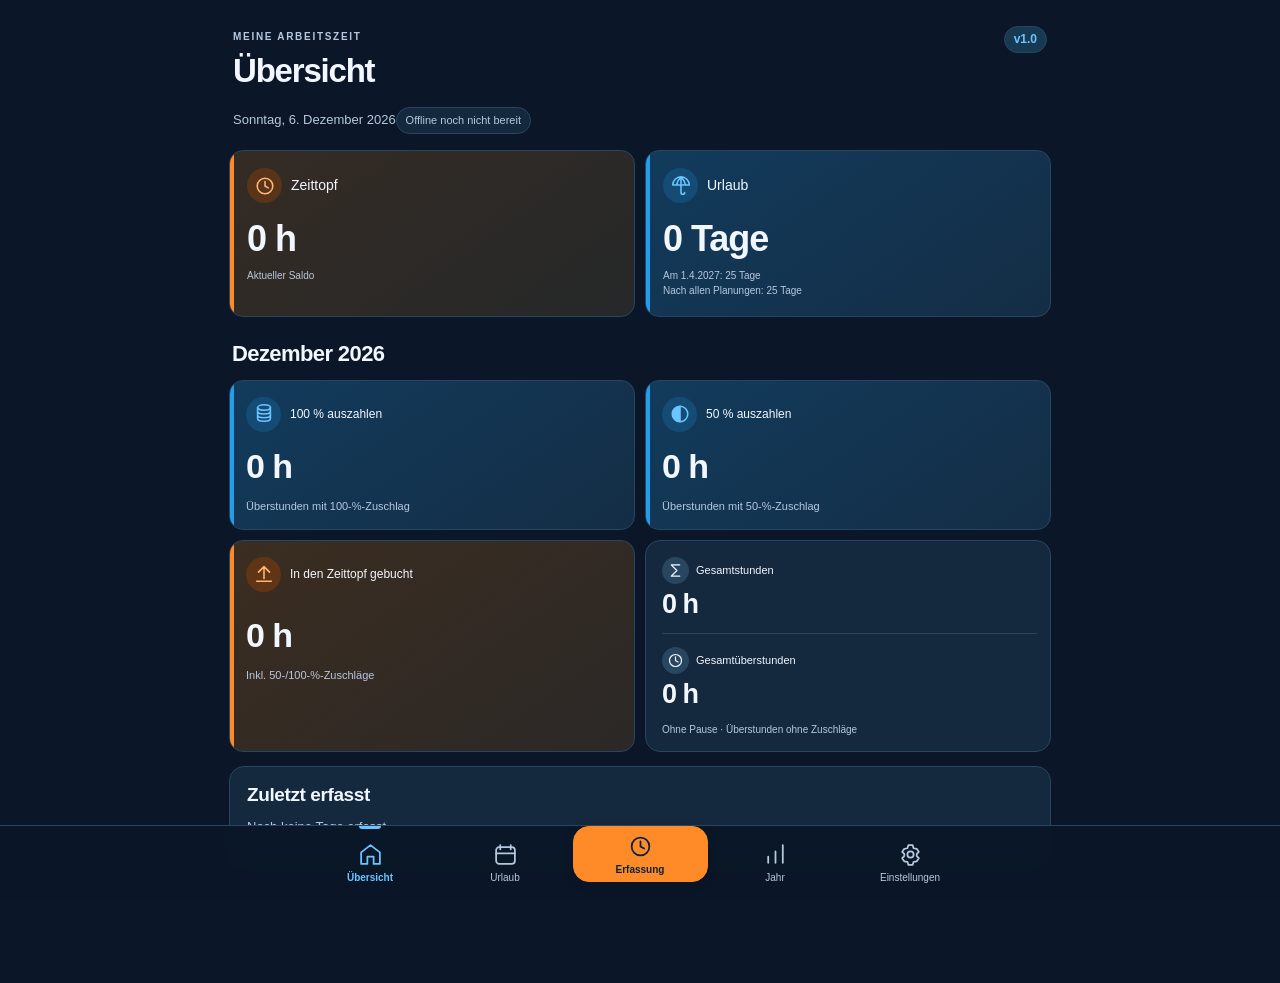
==== index.html @ 36e24fa6 "Add files via upload" ====
<!doctype html><html lang="de"><head><meta charset="utf-8"><meta name="viewport" content="width=device-width,initial-scale=1,viewport-fit=cover"><meta name="theme-color" content="#0b1728"><title>Meine Arbeitszeit</title><link rel="stylesheet" href="style.css?v=2acd9553e2eb"><meta name="apple-mobile-web-app-capable" content="yes"><meta name="mobile-web-app-capable" content="yes"><meta name="apple-mobile-web-app-title" content="Meine Arbeitszeit"><meta name="apple-mobile-web-app-status-bar-style" content="default"><link rel="manifest" href="manifest.webmanifest"><link rel="apple-touch-icon" sizes="180x180" href="apple-touch-icon.png"><link rel="icon" type="image/svg+xml" href="icon.svg"></head><body><header><small>MEINE ARBEITSZEIT</small><span class="app-version" id="appVersion" aria-label="App-Version"></span><h1 id="heading">Übersicht</h1><small id="today"></small><div id="offlineSummary" class="offline-summary" role="status" aria-live="polite">Offline-Einrichtung wird geprüft</div></header><main><div id="pwaUpdate" class="notice pwa-update" hidden><p id="pwaUpdateText" role="status" aria-live="polite"></p><button type="button" id="applyPwaUpdate">Jetzt aktualisieren</button></div><div id="backupReminder" class="notice warning backup-reminder" hidden><p id="backupReminderText"></p><button type="button" class="secondary" id="openBackupReminder">Zur Datensicherung</button></div><div id="deleteStatus" class="notice success" role="status" aria-live="polite" hidden></div>
<section id="overview"><div class="grid"><div class="card balance-card"><div class="metric-title"><span class="icon-badge"><svg class="icon" viewBox="0 0 24 24" fill="none" stroke="currentColor" stroke-width="1.7" stroke-linecap="round" stroke-linejoin="round" aria-hidden="true"><circle cx="12" cy="12" r="8.5"/><path d="M12 7v5l3.5 2"/></svg></span>Zeittopf</div><div class="big" id="balance">0 h</div><div class="mini">Aktueller Saldo</div></div><div class="card balance-card vacation-balance"><div class="metric-title"><span class="icon-badge"><svg class="icon" viewBox="0 0 24 24" fill="none" stroke="currentColor" stroke-width="1.7" stroke-linecap="round" stroke-linejoin="round" aria-hidden="true"><path d="M3 11a9 9 0 0 1 18 0H3Zm9-9v17a2 2 0 0 0 4 0M7 11a17 17 0 0 1 5-9 17 17 0 0 1 5 9"/></svg></span>Urlaub</div><div class="big" id="vacCurrent">0 Tage</div><div class="mini" id="vacApril">01.04.: —</div><div class="mini" id="vacAfter">Nach allen Planungen: —</div></div></div>
<div class="month-summary" aria-labelledby="summaryMonth">
  <h2 id="summaryMonth">Dieser Monat</h2>
  <p class="mini">Geleistete Arbeitszeit und Überstunden im aktuellen Monat</p>
  <div class="grid" aria-live="polite">
    <div class="card pay-card"><div class="metric-title"><span class="icon-badge"><svg class="icon" viewBox="0 0 24 24" fill="none" stroke="currentColor" stroke-width="1.7" stroke-linecap="round" stroke-linejoin="round" aria-hidden="true"><ellipse cx="12" cy="5" rx="7" ry="3"/><path d="M5 5v12c0 1.7 3.1 3 7 3s7-1.3 7-3V5M5 9c0 1.7 3.1 3 7 3s7-1.3 7-3M5 13c0 1.7 3.1 3 7 3s7-1.3 7-3"/></svg></span><span>100 % auszahlen</span></div><div class="big" id="monthPay100">0 h</div><div class="mini">Überstunden mit 100-%-Zuschlag</div></div>
    <div class="card pay-card"><div class="metric-title"><span class="icon-badge"><svg class="icon" viewBox="0 0 24 24" fill="none" stroke="currentColor" stroke-width="1.7" stroke-linecap="round" stroke-linejoin="round" aria-hidden="true"><circle cx="12" cy="12" r="8.5"/><path d="M12 3.5v17"/><path d="M12 3.5a8.5 8.5 0 0 0 0 17Z" fill="currentColor" stroke="none"/></svg></span><span>50 % auszahlen</span></div><div class="big" id="monthPay50">0 h</div><div class="mini">Überstunden mit 50-%-Zuschlag</div></div>
    <div class="card credit-card"><div class="metric-title"><span class="icon-badge"><svg class="icon" viewBox="0 0 24 24" fill="none" stroke="currentColor" stroke-width="1.7" stroke-linecap="round" stroke-linejoin="round" aria-hidden="true"><path d="M12 17V4m-6 6 6-6 6 6M4 20h16"/></svg></span><span>In den Zeittopf gebucht</span></div><div class="big" id="monthTimeCredit">0 h</div><div class="mini">Inkl. 50-/100-%-Zuschläge</div></div>
    <div class="card totals-card"><div class="total-hours"><div><div class="metric-title"><span class="icon-badge"><svg class="icon" viewBox="0 0 24 24" fill="none" stroke="currentColor" stroke-width="1.7" stroke-linecap="round" stroke-linejoin="round" aria-hidden="true"><path d="M18 4H6l8 8-8 8h12"/></svg></span><span>Gesamtstunden</span></div><div class="big" id="monthWorked">0 h</div></div><div><div class="metric-title"><span class="icon-badge"><svg class="icon" viewBox="0 0 24 24" fill="none" stroke="currentColor" stroke-width="1.7" stroke-linecap="round" stroke-linejoin="round" aria-hidden="true"><circle cx="12" cy="12" r="8.5"/><path d="M12 7v5l3.5 2"/></svg></span><span>Gesamtüberstunden</span></div><div class="big" id="monthOvertime">0 h</div></div></div><div class="mini">Ohne Pause · Überstunden ohne Zuschläge</div></div>
  </div>
</div><div id="overviewWarning"></div><div class="card recent-card"><strong>Zuletzt erfasst</strong><div id="recent"></div></div></section>
<section id="entry" hidden><div class="card"><h3>Arbeitszeit erfassen</h3><form id="entryForm"><label>Datum</label><input type="date" id="entryDate" required><label>Tagesart</label><select id="entryType"><option value="Arbeit">Arbeit</option><option value="TU">TU – Urlaub</option><option value="ZA">ZA – Zeitausgleich</option><option value="KK">KK – Krankenstand</option><option value="KU">KU – Krankstand/Arbeitsunfall</option><option value="Feiertag">Feiertag</option><option value="Frei">Frei</option></select><div id="workFields"><div id="entryShiftHint" class="mini" aria-live="polite"></div><label>Arbeitsplatz</label><select id="entryWorkplace"></select><div class="split"><div><label>Beginn</label><input id="entryStart" type="time" value="06:00"></div><div><label>Ende</label><input id="entryEnd" type="time" value="14:00"></div></div><label>Pause (Minuten)</label><input type="number" min="0" max="600" id="entryBreak" value="18"><p class="mini">Ohne Häkchen: vollständige Gutschrift im Zeittopf inklusive Zuschlag. Bei 50:50 wird die ursprüngliche Stundenmenge halbiert.</p><div class="split payout-options"><fieldset><legend>Überstunden 50 %</legend><label><input type="checkbox" id="entryPay50"> Auszahlen</label><label><input type="checkbox" id="entrySplit50"> 50:50</label></fieldset><fieldset><legend>Überstunden 100 %</legend><label><input type="checkbox" id="entryPay100"> Auszahlen</label><label><input type="checkbox" id="entrySplit100"> 50:50</label></fieldset></div><details id="premiumRules" class="notice premium-rules"><summary>Deine Zuschlagsregeln</summary><div>Vor der Schicht vor 06:00 und nach der Schicht ab 22:00: 100 %. Die 11. und 12. Nettoarbeitsstunde: 100 %. Samstag: 50 %, über 50 Netto-Wochenstunden: 100 %. Sonntag und österreichische Feiertage: 100 %.<br>Montag bis Freitag ohne Feiertag: Die ersten 7 h 42 min Nettozeit sind Normalarbeitszeit, unabhängig vom Schichtbeginn. Nur darüber hinausgehende Zeit sind Überstunden; frühe Überstunden vor 06:00 erhalten 100 %. Unter 7 h 42 min wird die Fehlzeit vom Zeittopf abgezogen. An Samstagen, Sonntagen und Feiertagen gilt diese Mindestzeit nicht. Die Pause wird vorrangig innerhalb der regulären Schicht abgezogen. Freitag 22:00 bis Samstag 06:00 bleibt normale Freitagsarbeit. Samstag auf Sonntag gilt ab 00:00 ein Zuschlag von 100 %. Eine am Sonntag begonnene Schicht zählt bis zu ihrem Ende vollständig mit 100 %.</div></details><div class="split"><div><label>Überstunden 50 % (h)</label><input id="entry50" type="number" step="0.01" min="0" placeholder="Automatisch"></div><div><label>Überstunden 100 % (h)</label><input id="entry100" type="number" step="0.01" min="0" placeholder="Automatisch"></div></div></div><div id="entryCalculation" class="notice" aria-live="polite"></div><label>Bemerkung</label><textarea id="entryNote" rows="2"></textarea><div class="row" style="margin-top:14px"><button type="submit" id="entrySave">Tag speichern</button><button type="button" class="secondary" id="entryReset">Neu</button></div><div id="entryInfo" class="notice" hidden></div></form></div><div class="card"><h3>Gespeicherte Tage</h3><div id="entryList"></div></div></section>
<section id="vacation" hidden><div class="card" id="calendarCard"><div class="calendar-head"><button class="secondary" id="monthPrev" aria-label="Vorheriger Monat">‹</button><strong id="monthLabel"></strong><button class="secondary" id="monthNext" aria-label="Nächster Monat">›</button></div><div class="calendar-selection-toolbar"><button type="button" class="secondary" id="calendarMulti" aria-pressed="false">Mehrere Tage auswählen</button><button type="button" class="secondary" id="clearCalendarSelection" disabled>Auswahl leeren</button></div><p class="mini calendar-selection-help" id="calendarSelectionHelp"></p><div class="calendar" id="calendar"></div><div class="legend"><span><i style="background:var(--plan-bg)"></i>Geplant</span><span><i style="background:var(--used-bg)"></i>Erfasst</span><span><i style="background:var(--holiday-bg)"></i>Feiertag / arbeitsfrei</span><span>Markierung = aktuelle Auswahl</span></div><div id="calendarSelectionSummary" class="calendar-selection-summary" role="status" aria-live="polite"></div><div class="row" style="margin-top:12px"><button type="button" id="planSelected" disabled>Auswahl übernehmen</button><button type="button" class="secondary" id="removeSelected" disabled>Planungen entfernen</button></div><div id="calendarHolidays" class="calendar-holidays"></div><div id="chosenDate" class="notice">Wähle einen Tag im Kalender.</div></div><div class="card"><h3>Zeitraum auswählen</h3><div class="split"><div><label>Von</label><input type="date" id="planFrom"></div><div><label>Bis</label><input type="date" id="planTo"></div></div><fieldset class="plan-weekdays"><legend>Wochentage für die Zeitraum-Auswahl</legend><div class="plan-weekday-grid"><label><input type="checkbox" data-plan-weekday value="1" checked><span>Mo</span></label><label><input type="checkbox" data-plan-weekday value="2" checked><span>Di</span></label><label><input type="checkbox" data-plan-weekday value="3" checked><span>Mi</span></label><label><input type="checkbox" data-plan-weekday value="4" checked><span>Do</span></label><label><input type="checkbox" data-plan-weekday value="5" checked><span>Fr</span></label></div><div class="plan-weekday-presets"><button type="button" class="secondary" id="planWeekdaysAll">Mo–Fr</button><button type="button" class="secondary" id="planWeekdaysNone">Keine</button></div></fieldset><p class="mini">Wähle zuerst einen Zeitraum und die gewünschten Wochentage. Feiertage, Wochenenden sowie der 24. und 31. Dezember werden ausgenommen. Der Josefitag bleibt ein Arbeitstag. Passe die Auswahl anschließend im Kalender an und speichere sie mit „Auswahl übernehmen“. Vergangene Tage werden als Urlaub gebucht; zukünftige Tage werden geplant.</p><button type="button" id="planRange">Zeitraum auswählen</button><div id="planInfo" role="status" aria-live="polite"></div></div><div class="card"><strong>Deine Urlaubsprognosen</strong><div class="item"><span>Aktuell verfügbar</span><strong id="planCurrent"></strong></div><div class="item"><span id="aprilLabel">Zum nächsten 1. April</span><strong id="planApril"></strong></div><div class="item"><span>Nach allen Planungen</span><strong id="planAfter"></strong></div><div id="vacWarnings"></div></div></section>
<section id="year" hidden>
<div class="year-picker"><label for="yearSelect">Jahr auswählen</label><select id="yearSelect"></select></div>
<div class="card year-hero"><div class="metric-title" id="yearTotalLabel">Arbeitsstunden im Jahr</div><div class="big" id="yearTotalWorked">0 h</div><div class="muted" id="yearTotalOvertime">0 h Überstunden im Jahr</div><div class="mini" style="margin-top:10px">Gespeicherte Einträge · Arbeitsstunden ohne Pause · Überstunden ohne Zuschläge</div></div>
<div id="yearStats" class="year-stats"></div>
<div class="card"><h3>Monatsvergleich</h3><div class="year-switch" role="group" aria-label="Stundenart für den Monatsvergleich"><button type="button" id="yearMeasureWorked" data-year-measure="worked" aria-pressed="true">Arbeitsstunden</button><button type="button" id="yearMeasureOvertime" data-year-measure="overtime" aria-pressed="false">Überstunden</button></div><div id="yearBars" role="group" aria-label="Monate vergleichen"></div><div class="year-axis" aria-hidden="true"><span>0 h</span><span id="yearAxisMax">0 h</span></div><p class="mini">Tippe auf einen Monat für seine Details.</p><div id="yearMonthSummary" class="year-selection" aria-live="polite"></div></div>
<div class="card"><div class="year-details-head"><h3 id="yearEntriesHeading">Erfasste Tage</h3><span id="yearEntryCount" class="pill"></span></div><div id="yearEntries"></div></div>
</section>
<section id="settings" hidden><details class="card settings-panel" id="pwaCard"><summary><h3>App und Offline-Nutzung</h3></summary><div class="settings-panel-content"><p id="pwaLaunchMode" class="mini"></p><p id="pwaStatus" role="status" aria-live="polite">Offline-Einrichtung wird geprüft.</p><button type="button" class="secondary" id="checkPwaUpdates">Offline-Stand und Aktualisierung prüfen</button><h4>Auf dem iPhone einrichten</h4><ol class="pwa-instructions"><li>Vor dem ersten Wechsel eine Sicherungsdatei erstellen.</li><li>Die veröffentlichte App in Safari mit Internet öffnen und „Offline bereit“ abwarten.</li><li>In Safari über „Teilen“ → „Zum Home-Bildschirm“ hinzufügen. Falls angeboten, „Als Web-App öffnen“ aktivieren.</li><li>„Meine Arbeitszeit“ über das blau-orange Uhrsymbol einmal mit Internet öffnen und den Offline-Stand prüfen.</li><li>Gespeicherte Tage prüfen. Falls sie hier fehlen, die zuvor erstellte Sicherung wiederherstellen.</li></ol><p class="mini">Danach im Flugmodus schließen und erneut öffnen. Die Daten bleiben auf diesem Gerät. Datensicherung und Synchronisierung mit anderen Geräten sind davon unabhängig.</p></div></details><details class="card settings-panel"><summary><h3>Grundeinstellungen</h3></summary><div class="settings-panel-content"><label>Urlaubssaldo zum Startdatum (Tage)</label><input type="number" id="initialVacation" step="0.5" required><label>Startdatum der Salden</label><input type="date" id="startDate" required><label>Zeittopf zum Startdatum (Stunden)</label><input type="number" id="initialTime" step="0.01" required><label>Standardpause (Minuten)</label><input type="number" id="defaultBreak" min="0" max="600" required><label>Jährliche Urlaubsgutschrift am 1. April (Tage)</label><input type="number" id="annualVacation" min="0" step="0.5" required><label>Darstellung</label><select id="theme"><option value="light">Hell</option><option value="dark">Dunkel</option></select><button id="saveSettings" style="margin-top:14px">Einstellungen speichern</button></div></details><details class="card settings-panel"><summary><h3>Arbeitsplätze</h3></summary><div class="settings-panel-content"><div class="row"><input id="newWorkplace" placeholder="Neuer Arbeitsplatz"><button id="addWorkplace">Hinzufügen</button></div><div id="workplaceList"></div></div></details><details class="card settings-panel" id="shiftCard"><summary><h3>Wöchentlicher Schichtplan</h3></summary><div class="settings-panel-content">
<p class="muted">Wochenschicht wählen und bei Bedarf einzelne Tage anpassen. Beginn und Ende werden in der Zeiterfassung automatisch vorgeschlagen.</p>
<label for="shiftDate">Kalenderwoche auswählen – Datum in der Woche</label><input id="shiftDate" type="date" required>
<div class="calendar-head" style="margin-top:12px"><button type="button" class="secondary" id="shiftPrev" aria-label="Vorherige Woche">‹</button><strong id="shiftWeekLabel"></strong><button type="button" class="secondary" id="shiftNext" aria-label="Nächste Woche">›</button></div>
<div id="shiftRange" class="mini"></div>
<label for="shiftWorkplace">Arbeitsplatz für die gesamte Woche</label><select id="shiftWorkplace"></select><p class="mini">Vorgabe für neue Einträge; bereits erfasste Tage bleiben unverändert. Im einzelnen Eintrag änderbar.</p><label for="shiftSelect">Schicht für die gesamte Woche</label><select id="shiftSelect"></select>
<details style="margin-top:16px"><summary style="cursor:pointer;min-height:44px;padding:10px 0">Einzelne Wochentage anpassen</summary><div id="shiftDayFields"></div></details>
<button type="button" id="saveShift" style="margin-top:12px">Wochenplan speichern</button><div id="shiftInfo" class="notice" role="status"></div>
<h4>Eigene Schicht hinzufügen</h4><div class="split"><div><label for="customShiftStart">Beginn</label><input type="time" id="customShiftStart"></div><div><label for="customShiftEnd">Ende</label><input type="time" id="customShiftEnd"></div></div>
<button type="button" class="secondary" id="addCustomShift" style="margin-top:12px">Schicht hinzufügen</button><div id="customShiftInfo" class="mini" role="status" style="margin-top:8px"></div>
<h4>Gespeicherte Wochen</h4><div id="shiftList"></div></div></details><details class="card settings-panel"><summary><h3>Zusätzliche Urlaubsgutschrift</h3></summary><div class="settings-panel-content"><div class="split"><div><label>Datum</label><input type="date" id="creditDate"></div><div><label>Tage (+/−)</label><input type="number" step="0.5" id="creditDays" value="1"></div></div><button id="addCredit" style="margin-top:12px">Buchen</button><div id="creditList"></div></div></details><details class="card settings-panel" id="reportCard"><summary><h3>Export und Drucken</h3></summary><div class="settings-panel-content">
<p class="mini">Arbeitszeiten, Überstunden, Urlaub, Zeitausgleich und Zeittopf für den gewünschten Zeitraum ausgeben.</p>
<label for="reportPeriod">Zeitraum</label><select id="reportPeriod"><option value="week">Woche</option><option value="month" selected>Monat</option><option value="year">Jahr</option><option value="range">Freier Zeitraum</option><option value="all">Alle gespeicherten Daten</option></select>
<div class="report-controls" id="reportControls-week" hidden><label for="reportWeekDate">Ein Tag in der gewünschten Kalenderwoche</label><input type="date" id="reportWeekDate"></div>
<div class="report-controls" id="reportControls-month"><label for="reportMonth">Monat auswählen</label><input type="month" id="reportMonth"></div>
<div class="report-controls" id="reportControls-year" hidden><label for="reportYear">Jahr auswählen</label><input type="number" id="reportYear" min="1900" max="9999" step="1"></div>
<div class="report-controls" id="reportControls-range" hidden><div class="split"><div><label for="reportFrom">Von</label><input type="date" id="reportFrom"></div><div><label for="reportTo">Bis</label><input type="date" id="reportTo"></div></div></div>
<div class="mini report-range-info" id="reportRangeInfo" aria-live="polite"></div>
<label for="reportCsvFormat">CSV-Format für Excel</label><select id="reportCsvFormat"><option value="at">Österreich: Dezimalkomma, Semikolon</option><option value="international">International: Dezimalpunkt, Komma</option></select>
<div class="row" style="margin-top:14px"><button type="button" id="exportExcel">Excel exportieren (.xlsx)</button><button type="button" class="secondary" id="exportCsv">CSV exportieren</button><button type="button" class="secondary" id="printData">Drucken</button></div>
<p class="mini">Excel enthält gestaltete Monatsblätter und eine Jahresübersicht nach deiner Vorlage. CSV bleibt für eigene Auswertungen verfügbar. Für eine vollständige Wiederherstellung verwende weiterhin „Alle Daten sichern“.</p>
<div id="reportStatus" class="notice" role="status" aria-live="polite" hidden></div>
</div></details><details class="card settings-panel" id="backupCard"><summary><h3>Datensicherung und Wiederherstellung</h3></summary><div class="settings-panel-content"><div class="backup-created"><span>Sicherungsdatei zuletzt erstellt</span><strong id="lastBackupCreatedAt" role="status" aria-live="polite">Noch kein Zeitpunkt gespeichert</strong><p class="mini backup-folder-display" id="lastBackupFolderHint">Ordnerhinweis: Noch nicht hinterlegt</p><p class="mini">Zeigt die Erstellung und Übergabe zum Download oder an die Teilenfunktion an. Bitte den Download abschließen; die App kann die dauerhafte Ablage in Dateien oder iCloud nicht bestätigen.</p></div>
<p class="mini">Die Sicherung enthält alle gespeicherten Einträge, Planungen und Einstellungen.</p>
<button type="button" class="backup-create" id="exportData">Datensicherung erstellen</button>
<details class="backup-folder-editor"><summary>Ordnerhinweis bearbeiten</summary><label for="backupFolderHint">Hinweis zum Sicherungsordner</label><input type="text" id="backupFolderHint" maxlength="240" placeholder="z. B. iCloud Drive → Arbeitszeit → Sicherung"><button type="button" class="secondary" id="saveBackupFolder">Ordnerhinweis speichern</button><p class="mini">Dieser Hinweis merkt deinen gewünschten Speicherort. Beim Sichern wählst du den Ordner selbst unter „Dateien“; die App hat keinen direkten Zugriff darauf.</p></details>

<p class="mini">Auf dem iPhone „In Dateien sichern“ wählen. Die Datei heißt „arbeitszeit-sicherung.json“. Falls Teilen nicht verfügbar ist, wird sie heruntergeladen. Den Zielordner wählst du selbst; gegebenenfalls das Ersetzen bestätigen.</p>
<label for="importData">Sicherung wiederherstellen</label>
<input id="importData" type="file" accept="application/json,.json">
<p class="mini">Die Datei wird zuerst geprüft. Erst nach deiner Bestätigung ersetzt sie die aktuellen Daten. Auch bisherige Sicherungsdateien dieser App werden unterstützt.</p>
<h4>Interne Wiederherstellung</h4><p class="mini">Zwei Stände auf diesem Gerät: aktueller und vorheriger gespeicherter Stand. Sie schützen vor einzelnen Änderungen, ersetzen aber keine externe Sicherungsdatei. Werden Website-Daten gelöscht oder geht das Gerät verloren, können auch diese Stände verloren gehen.</p><p id="recoveryStatus" role="status" aria-live="polite">Zusätzlicher Speicher wird geprüft.</p><p class="mini" id="recoverycurrentDate"></p><button type="button" class="secondary" id="restorecurrent" disabled>Aktuellen internen Stand wiederherstellen</button><p class="mini" id="recoverypreviousDate"></p><button type="button" class="secondary" id="restoreprevious" disabled>Vorherigen internen Stand wiederherstellen</button><button type="button" class="secondary backup-download" id="checkRecoveryStorage">Interne Stände prüfen</button><div id="backupStatus" class="notice" role="status" aria-live="polite" hidden></div>
</div></details><details class="card reset-card settings-panel"><summary><h3>Alle Daten löschen</h3></summary><div class="settings-panel-content">
<p class="mini">Entfernt sämtliche Einstellungen und Eingaben dieser App auf diesem Gerät: auch bereits gebuchte Tage, Überstunden, Urlaub, Zeitausgleich, Urlaubsplanungen, Salden, Arbeitsplätze und alle Schichtpläne.</p>
<p class="mini">Auch beide internen Wiederherstellungsstände und der Ordnerhinweis werden entfernt. Danach startet die App mit den ursprünglichen Standardwerten. Bereits heruntergeladene Sicherungsdateien bleiben erhalten.</p>
<button type="button" class="danger" id="resetData">Daten löschen</button>
</div></details><footer class="app-credit" id="appCredit"><p>Erstellt mit ChatGPT durch Christopher Rottensteiner</p><small id="creatorVersion">Version v1.0</small></footer></section>
</main><nav class="tabs"><button data-tab="overview" class="active"><span><svg class="icon" viewBox="0 0 24 24" fill="none" stroke="currentColor" stroke-width="1.7" stroke-linecap="round" stroke-linejoin="round" aria-hidden="true"><path d="m3 10 9-7 9 7v11h-6v-7H9v7H3Z"/></svg></span>Übersicht</button><button data-tab="vacation"><span><svg class="icon" viewBox="0 0 24 24" fill="none" stroke="currentColor" stroke-width="1.7" stroke-linecap="round" stroke-linejoin="round" aria-hidden="true"><rect x="3" y="5" width="18" height="16" rx="3"/><path d="M7 3v4m10-4v4M3 11h18"/></svg></span>Urlaub</button><button class="entry-primary" data-tab="entry"><span><svg class="icon" viewBox="0 0 24 24" fill="none" stroke="currentColor" stroke-width="1.7" stroke-linecap="round" stroke-linejoin="round" aria-hidden="true"><circle cx="12" cy="12" r="8.5"/><path d="M12 7v5l3.5 2"/></svg></span>Erfassung</button><button data-tab="year"><span><svg class="icon" viewBox="0 0 24 24" fill="none" stroke="currentColor" stroke-width="1.7" stroke-linecap="round" stroke-linejoin="round" aria-hidden="true"><path d="M5 20v-6m7 6V9m7 11V3"/></svg></span>Jahr</button><button data-tab="settings"><span><svg class="icon" viewBox="0 0 24 24" fill="none" stroke="currentColor" stroke-width="1.7" stroke-linecap="round" stroke-linejoin="round" aria-hidden="true"><path d="m10 3-1 3-3 .5-2 3 2 2v2l-2 2 2 3 3 .5 1 3h4l1-3 3-.5 2-3-2-2v-2l2-2-2-3-3-.5-1-3Z"/><circle cx="12" cy="12" r="3"/></svg></span>Einstellungen</button></nav><dialog class="reset-dialog" id="resetDataDialog" aria-labelledby="resetDataTitle" aria-describedby="resetDataDescription">
<h3 id="resetDataTitle">Wirklich alles löschen?</h3>
<p id="resetDataDescription">Möchtest du wirklich alle Einstellungen und eingegebenen Daten inklusive bereits gebuchter Tage sowie beide internen Wiederherstellungsstände löschen?</p>
<p>Auch Urlaub, Zeitausgleich, Überstunden, Urlaubsplanungen, Salden, Urlaubsgutschriften, Arbeitsplätze sowie Wochen-, Tages- und eigene Schichten werden entfernt. Die App wird auf ihre Standardwerte zurückgesetzt.</p>
<p>Das Löschen kann nur mit einer zuvor gespeicherten Sicherungsdatei rückgängig gemacht werden.</p>
<div id="resetDataError" class="notice warning" role="alert" hidden></div>
<div class="row"><button type="button" class="secondary" id="cancelResetData" autofocus>Abbrechen</button><button type="button" class="danger" id="confirmResetData">Alles löschen</button></div>
</dialog><div id="printToolbar" hidden><div class="row"><button type="button" id="closePrintPreview" class="secondary">Zurück</button><button type="button" id="nativePrint">Drucken / PDF</button><button type="button" id="savePdf" class="secondary">PDF speichern</button><button type="button" id="sharePdf" class="secondary">PDF teilen</button></div><p id="printPreviewInfo"></p><p class="mini">Auf dem iPhone kannst du die PDF speichern oder über „PDF teilen“ weitergeben und drucken. Falls der Druckdialog in der Home-Bildschirm-App nicht öffnet, nutze die PDF oder öffne die App in Safari.</p><div id="pdfStatus" role="status" aria-live="polite"></div></div><article id="printReport" aria-label="Arbeitszeitnachweis"></article><script src="vendor/pdf-lib.min.js"></script><script src="app.js?v=7159957ecab4"></script></body></html>
---- style.css ----
:root{font-family:-apple-system,BlinkMacSystemFont,'Segoe UI',sans-serif;color-scheme:light;
--bg:#f3f6fa;--card:#fff;--ink:#073f75;--sub:#4d6682;--line:#d5e2ee;
--accent:#00549b;--soft:#e5f1fc;--green:#166244;--red:#ad2941;--button-ink:#fff;
--plan-bg:#ddecff;--plan-ink:#154b83;--used-bg:#ffead8;--used-ink:#884000;
--warning-bg:#fff0df;--warning-ink:#823c04;--success-bg:#eaf4ff;--success-ink:#174b7c;
--danger-bg:#ffeaee;--danger-ink:#ae2344;
--balance-bg:linear-gradient(145deg,#fff3e7,#fffaf5);--pay-bg:linear-gradient(145deg,#eaf5ff,#f8fcff);--credit-bg:linear-gradient(145deg,#fff0df,#fffbf5);
--icon-bg:#ffdfbf;--pay-icon-bg:#cce8ff;--credit-icon-bg:#ffe0bd;
--edge:#e56700;--pay-edge:#167bc3;--credit-edge:#e56700;
--nav-bg:rgba(255,255,255,.97);--field-bg:#f8fafd;--shadow:0 5px 20px rgba(7,63,117,.035);
--orange:#f47708;--orange-ink:#8f3f00;--orange-button-ink:#08223d;--blue-icon:#00549b}
*{box-sizing:border-box}body{margin:0;background:var(--bg);color:var(--ink);-webkit-tap-highlight-color:transparent}body.dark{color-scheme:dark;
--bg:#0b1728;--card:#14283e;--ink:#f2f7ff;--sub:#b6c8df;--line:#294660;
--accent:#6ac5ff;--soft:#173951;--green:#a2e7c4;--red:#ff9db1;--button-ink:#08223d;
--plan-bg:#173e67;--plan-ink:#d1e7ff;--used-bg:#50351f;--used-ink:#ffdab2;
--warning-bg:#493020;--warning-ink:#ffdab3;--success-bg:#183951;--success-ink:#c9e8ff;
--danger-bg:#47283b;--danger-ink:#ffb4c5;
--balance-bg:linear-gradient(145deg,#352b24,#252829);--pay-bg:linear-gradient(145deg,#123b5c,#142d45);--credit-bg:linear-gradient(145deg,#3b2d20,#2b2827);
--icon-bg:#5a3418;--pay-icon-bg:#144c76;--credit-icon-bg:#5f3515;
--edge:#ff8b28;--pay-edge:#229eea;--credit-edge:#ff8b28;
--nav-bg:rgba(11,23,40,.97);--field-bg:#102338;--shadow:none;
--orange:#ff8b28;--orange-ink:#ffb875;--orange-button-ink:#08223d;--blue-icon:#6ac5ff}
header{max-width:850px;margin:auto;padding:max(26px,env(safe-area-inset-top)) 18px 16px}header small{color:var(--sub);font-size:13px}header>small:first-child{font-size:10px;letter-spacing:1.7px;font-weight:650}h1{font-size:33px;letter-spacing:-1.2px;line-height:1.15;margin:8px 0 7px;font-weight:750}h3{font-size:19px;margin:0 0 16px;letter-spacing:-.3px}h4{font-size:16px}main{max-width:850px;margin:auto;padding:0 14px calc(106px + env(safe-area-inset-bottom))}.card{background:var(--card);border:1px solid var(--line);border-radius:15px;padding:17px;margin:12px 0;box-shadow:var(--shadow)}.grid{display:grid;grid-template-columns:repeat(2,minmax(0,1fr));gap:10px}.grid .card{margin:0;min-width:0}.muted{color:var(--sub);font-size:13px}.big{font-size:33px;line-height:1.15;letter-spacing:-1px;font-weight:750;font-variant-numeric:tabular-nums;margin:12px 0}.mini{font-size:11px;color:var(--sub);line-height:1.55}.section-title{font-size:19px;margin:24px 4px 12px}.icon{width:24px;height:24px;flex-shrink:0;vertical-align:middle}.icon-badge{display:inline-flex;align-items:center;justify-content:center;width:35px;height:35px;border-radius:50%;background:var(--icon-bg);color:var(--ink);flex-shrink:0}.icon-badge .icon{width:22px;height:22px}.metric-title{display:flex;gap:9px;align-items:center;font-size:12px;line-height:1.4;color:var(--ink);font-weight:500}.balance-card,.pay-card,.credit-card{position:relative;overflow:hidden;border-radius:14px}.balance-card{background:var(--balance-bg);border-color:var(--line)}.balance-card:before,.pay-card:before,.credit-card:before{content:'';position:absolute;inset:0 auto 0 0;width:4px;background:var(--edge)}.balance-card.vacation-balance:before{background:var(--credit-edge)}.balance-card .big{font-size:clamp(25px,7.8vw,36px);margin:15px 0 8px;white-space:nowrap}.balance-card .metric-title{font-size:14px}.balance-card .mini{font-size:10px}.month-summary{margin-top:24px}.month-summary h2{font-size:22px;letter-spacing:-.6px;margin:0 3px 13px}.month-summary>.mini{display:none}.month-summary .card{padding:16px 13px 14px 16px}.pay-card{background:var(--pay-bg)}.pay-card:before{background:var(--pay-edge)}.pay-card .icon-badge{background:var(--pay-icon-bg)}.credit-card{background:var(--credit-bg)}.credit-card:before{background:var(--credit-edge)}.credit-card .icon-badge{background:var(--credit-icon-bg)}.month-summary .big{font-size:34px;margin:15px 0 0}.month-summary .mini{margin-top:12px}.total-hours{display:flex;flex-direction:column;gap:13px}.total-hours>div+div{border-top:1px solid var(--line);padding-top:13px}.total-hours .metric-title{gap:7px;font-size:11px}.total-hours .icon-badge{width:27px;height:27px;background:var(--line)}.total-hours .icon{width:17px;height:17px}.total-hours .big{font-size:27px;margin:5px 0 0}.credit-card .big{margin-top:24px}.totals-card .mini{font-size:10px}
label{font-size:13px;color:var(--sub);display:block;margin:12px 0 6px}input,select,textarea,button{font:inherit}input,select,textarea{font-size:16px;width:100%;border:1px solid var(--line);border-radius:10px;background:var(--field-bg);color:var(--ink);padding:12px;min-height:46px}input[type=checkbox]{width:auto;min-height:auto}input::placeholder,textarea::placeholder{color:var(--sub);opacity:.8}button{border:0;border-radius:10px;background:var(--accent);color:var(--button-ink);padding:12px 15px;min-height:46px;cursor:pointer;font-weight:600}button.secondary{background:var(--soft);color:var(--accent)}button.danger{background:var(--danger-bg);color:var(--danger-ink)}button:disabled{opacity:.5;cursor:default}button:focus-visible,input:focus-visible,select:focus-visible,textarea:focus-visible{outline:2px solid var(--accent);outline-offset:3px}.row{display:flex;gap:10px;align-items:center;flex-wrap:wrap}.row>*{flex:1;min-width:0}.tabs{position:fixed;bottom:0;left:0;right:0;background:var(--nav-bg);backdrop-filter:blur(16px);-webkit-backdrop-filter:blur(16px);border-top:1px solid var(--line);display:flex;justify-content:center;padding:8px 3px max(10px,env(safe-area-inset-bottom));z-index:5}.tabs button{position:relative;background:none;color:var(--sub);font-size:10px;font-weight:500;flex:1;max-width:135px;padding:6px 1px;min-height:56px}.tabs button.active{color:var(--accent);font-weight:650}.tabs button.active:before{content:'';position:absolute;width:22px;height:3px;top:-8px;left:calc(50% - 11px);background:var(--accent);border-radius:0 0 4px 4px}.tabs span{display:block;margin-bottom:5px}.tabs .icon{width:25px;height:25px}section[hidden]{display:none!important}.pill{display:inline-block;background:var(--soft);color:var(--accent);padding:5px 9px;border-radius:30px;font-size:12px}.notice{border-radius:11px;padding:12px;margin-top:12px;background:var(--soft);font-size:13px;line-height:1.5}.warning{background:var(--warning-bg);color:var(--warning-ink)}.success{background:var(--success-bg);color:var(--success-ink)}.calendar-head{display:flex;align-items:center;justify-content:space-between;margin:0 0 10px}.calendar-head button{flex:0 0 auto;min-width:44px;font-size:20px}.calendar{display:grid;grid-template-columns:repeat(7,minmax(0,1fr));gap:4px}.weekday{text-align:center;font-size:11px;color:var(--sub);padding:8px 0}.day{background:var(--field-bg);color:var(--ink);border:1px solid var(--line);padding:3px;min-height:46px;border-radius:9px;font-size:13px;position:relative;font-weight:500}.day.empty{visibility:hidden}.day.plan{background:var(--plan-bg);color:var(--plan-ink)}.day.used{background:var(--used-bg);color:var(--used-ink)}.day.selected{outline:2px solid var(--accent);outline-offset:1px}.day .dot{display:block;font-size:9px;margin-top:3px}.legend{display:flex;gap:12px;font-size:11px;color:var(--sub);margin:12px 0;flex-wrap:wrap}.legend i{display:inline-block;width:9px;height:9px;border-radius:3px;margin-right:4px}.item{padding:12px 0;border-bottom:1px solid var(--line);display:flex;justify-content:space-between;gap:10px;align-items:center}.item:last-child{border:0}.item small{color:var(--sub)}.item button{min-height:44px;padding:8px 10px;font-size:12px}.kpi{font-weight:700}.split{display:grid;grid-template-columns:1fr 1fr;gap:10px}.recent-card{margin-top:14px}.recent-card>strong{font-size:19px;letter-spacing:-.4px;display:block;margin-bottom:7px}.recent-entry{display:flex;align-items:center;justify-content:space-between;gap:10px;width:100%;text-align:left;background:none;color:var(--ink);font-size:13px;font-weight:500;border-radius:0;padding:13px 0;border-bottom:1px solid var(--line)}.recent-entry:last-child{border-bottom:0}.recent-entry .icon-badge{width:32px;height:32px;background:var(--soft)}.recent-date{display:flex;align-items:center;gap:10px}.recent-time{color:var(--sub);font-variant-numeric:tabular-nums}.recent-entry>.icon{width:15px;color:var(--sub)}@media(max-width:380px){header{padding-left:16px;padding-right:16px}.card{padding:14px}.balance-card{padding:14px 11px 14px 14px}.metric-title{gap:7px;font-size:11px}.balance-card .metric-title{font-size:13px}.balance-card .big{font-size:27px}.month-summary .card{padding:14px 10px 14px 14px}.month-summary .big{font-size:31px}.total-hours .big{font-size:25px}.total-hours .metric-title{font-size:10px;gap:5px}.tabs button{font-size:9px}.day{min-height:44px;font-size:12px}.icon-badge{width:31px;height:31px}}

/* Jahresübersicht – Monatsvergleich */
.year-picker{display:flex;gap:12px;align-items:center;margin:14px 4px}.year-picker label{margin:0;flex:1}.year-picker select{width:130px}
.year-hero{background:var(--pay-bg);border-left:4px solid var(--pay-edge);padding:21px}.year-hero .big{font-size:38px;margin:12px 0 8px}.year-hero .metric-title{font-size:14px}
.year-stats{display:grid;grid-template-columns:repeat(4,minmax(0,1fr));gap:8px;padding:12px 3px 18px}.year-stat strong{display:block;font-size:20px;font-weight:750;font-variant-numeric:tabular-nums}.year-stat span{display:block;color:var(--sub);font-size:11px;line-height:1.4}
.year-switch{display:flex;gap:4px;background:var(--field-bg);border-radius:11px;padding:4px;margin:0 0 15px}.year-switch button{flex:1;min-width:0;padding:10px 4px;background:none;color:var(--sub);font-size:13px}.year-switch button[aria-pressed=true]{background:var(--accent);color:var(--button-ink)}
.year-bar-row{display:grid;grid-template-columns:34px minmax(0,1fr) 90px;gap:10px;align-items:center;width:100%;min-height:44px;text-align:left;padding:9px 0;background:none;color:var(--ink);border-radius:6px;font-size:13px;font-weight:500}.year-bar-row[aria-pressed=true]{color:var(--accent)}.year-bar-row[aria-pressed=true] .year-bar-month{font-weight:750}.year-bar-value{text-align:right;font-variant-numeric:tabular-nums;font-size:12px;overflow-wrap:anywhere}
.year-bar-track{height:15px;background:var(--line);border-radius:4px;overflow:hidden}.year-bar-fill{display:block;height:100%;background:var(--accent);border-radius:4px;transition:width .2s ease}.year-bar-row.no-entries .year-bar-month{color:var(--sub)}
.year-axis{display:flex;justify-content:space-between;margin:7px 100px 0 44px;color:var(--sub);font-size:11px}.year-selection{border-top:1px solid var(--line);padding-top:14px;margin-top:15px;font-size:13px;line-height:1.6}.year-selection strong{display:block;margin-bottom:5px;font-size:16px}.year-selection span{display:block;color:var(--sub)}
.year-entry{width:100%;display:flex;justify-content:space-between;align-items:center;gap:12px;background:none;color:var(--ink);text-align:left;border-bottom:1px solid var(--line);border-radius:0;padding:13px 0;font-size:13px;font-weight:500}.year-entry:last-child{border-bottom:0}.year-entry small{display:block;color:var(--sub);font-size:12px;margin-top:5px;line-height:1.5}.year-entry-arrow{color:var(--accent);font-size:20px}.year-details-head{display:flex;align-items:center;justify-content:space-between;gap:8px}.year-details-head h3{margin-bottom:0}.year-details-head .pill{flex-shrink:0}
@media(max-width:380px){.year-stats{grid-template-columns:repeat(2,minmax(0,1fr));gap:12px}.year-bar-row{grid-template-columns:30px minmax(0,1fr) 80px;gap:8px}.year-axis{margin-right:88px;margin-left:38px}.year-switch button{font-size:12px}.year-hero .big{font-size:34px}}
@media(prefers-reduced-motion:reduce){.year-bar-fill{transition:none}}
.calculation-grid{display:grid;grid-template-columns:1fr 1fr;gap:10px}.calculation-grid strong{display:block;font-size:22px;font-variant-numeric:tabular-nums;margin:4px 0}.calculation-segment{padding:9px 0;border-bottom:1px solid var(--line);font-size:12px;line-height:1.6}.calculation-segment:last-child{border-bottom:0}.calculation-segment span{display:block;color:var(--sub)}.calculation-heading{font-size:15px;margin:0 0 12px}.calculation-amount{font-size:15px;margin-top:12px}.calculation-hours{font-variant-numeric:tabular-nums}
/* Separate touch targets for editing and deleting a recorded day. */
.recorded-entry-row{display:flex;align-items:center;gap:8px;border-bottom:1px solid var(--line)}
.recorded-entry-row:last-child{border-bottom:0}
.recorded-entry-row>.recent-entry,.recorded-entry-row>.year-entry{flex:1;min-width:0;width:auto;border-bottom:0}
.recorded-entry-row>.recent-entry{flex-wrap:wrap;gap:6px 8px}
.recorded-entry-row>.recent-entry>.icon{display:none}
.recorded-entry-row>.year-entry>span:first-child{min-width:0;overflow-wrap:anywhere}
.entry-delete,.item .entry-delete{display:inline-flex;align-items:center;justify-content:center;flex:0 0 44px;width:44px;min-width:44px;min-height:44px;padding:10px}
.entry-delete .icon{width:22px;height:22px;pointer-events:none}
.entry-list-text{flex:1;min-width:0;overflow-wrap:anywhere}
.entry-actions{display:flex;align-items:center;gap:6px;flex-shrink:0}
#deleteStatus{max-width:822px;margin:0 auto 12px}

/* App reset confirmation uses the current light/dark palette. */
.reset-card{border-color:var(--danger-ink)}
.reset-dialog{width:min(440px,calc(100% - 28px));max-height:calc(100dvh - 32px);overflow:auto;margin:auto;padding:22px;background:var(--card);color:var(--ink);border:1px solid var(--line);border-radius:15px;box-shadow:0 16px 60px rgba(0,0,0,.3)}
.reset-dialog::backdrop{background:rgba(0,0,0,.62)}
.reset-dialog p{font-size:14px;line-height:1.6}
.reset-dialog .row{margin-top:20px}
.reset-dialog .row button{flex:1;min-width:120px}

/* Version of the loaded app, independent of saved user data. */
.app-version{float:right;display:inline-block;padding:4px 9px;border:1px solid var(--line);border-radius:20px;background:var(--soft);color:var(--accent);font-size:12px;font-weight:650;line-height:1.4;font-variant-numeric:tabular-nums}
:root{--holiday-bg:#fff0dc;--holiday-ink:#7c4700;--holiday-edge:#d29026}
body.dark{--holiday-bg:#41321b;--holiday-ink:#ffda94;--holiday-edge:#bd9144}
.day.holiday{background:var(--holiday-bg);color:var(--holiday-ink);border-color:var(--holiday-edge)}
.calendar-holidays{margin-top:15px;padding-top:13px;border-top:1px solid var(--line);font-size:12px;line-height:1.6;color:var(--sub)}
.calendar-holidays>strong{color:var(--ink)}
.calendar-holidays ul{list-style:none;padding:0;margin:7px 0 0}
.calendar-holidays li{padding:4px 0}
.calendar-holidays li strong{color:var(--ink)}

.calendar-selection-toolbar{display:flex;flex-wrap:wrap;gap:8px;margin:10px 0}
.calendar-selection-toolbar button{flex:1;min-width:110px;font-size:12px;padding:10px 8px}
.calendar-selection-toolbar button[aria-pressed=true]{background:var(--accent);color:var(--button-ink)}
.calendar-selection-help{margin:10px 0;line-height:1.6}
.calendar-selection-summary{line-height:1.6;font-size:13px;margin:13px 0;color:var(--ink);font-weight:600}
.calendar{-webkit-user-select:none;user-select:none}
.plan-weekdays{margin:15px 0;padding:0;border:0;min-width:0}
.plan-weekdays legend{font-size:13px;color:var(--sub);margin-bottom:8px}
.plan-weekday-grid{display:grid;grid-template-columns:repeat(5,minmax(0,1fr));gap:5px}
.plan-weekday-grid label{display:flex;flex-direction:column;align-items:center;justify-content:center;gap:7px;min-height:64px;margin:0;background:var(--field-bg);border:1px solid var(--line);border-radius:9px;color:var(--ink);cursor:pointer}
.plan-weekday-grid label:has(input:checked){background:var(--soft);border-color:var(--accent)}
.plan-weekday-grid input{margin:0;width:18px;height:18px;min-height:0;accent-color:var(--accent)}
.plan-weekday-presets{display:flex;gap:8px;margin-top:9px}
.plan-weekday-presets button{font-size:12px;padding:8px 12px}

.report-controls[hidden]{display:none!important}
.report-controls{margin:12px 0}
.report-range-info{line-height:1.6;margin:12px 0}
#printReport{display:none}
@page{size:A4 landscape;margin:12mm}
@media print{
 html:has(body.printing-report){background:white!important;color-scheme:light!important}
 body.printing-report{background:white!important;color:black!important;color-scheme:light!important}
 body.printing-report>:not(#printReport){display:none!important}
 body.printing-report #printReport{display:block!important;font-family:Arial,sans-serif;font-size:9pt;color:#172b30;background:white}
 #printReport .report-heading{display:flex;justify-content:space-between;align-items:start;gap:15px;padding:0 0 10px;max-width:none;margin:0;border-bottom:2px solid #00549b}
 #printReport .report-heading h1{font-size:20pt;letter-spacing:-.4px;margin:0 0 5px}
 #printReport .report-heading p{font-size:10pt;margin:0}
 #printReport .report-heading>span{font-size:10pt;font-weight:bold;white-space:nowrap}
 #printReport .report-totals{padding:8px 0 10px;font-size:9pt;line-height:1.5}
 #printReport .report-totals p{margin:4px 0}
 #printReport .report-table{width:100%;table-layout:fixed;border-collapse:separate;border-spacing:0;font-size:8pt;line-height:1.4}
 #printReport .report-table th{background:#eaf4ff;text-align:left;font-size:8pt;border-bottom:1px solid #78908e;padding:7px 5px}
 #printReport .report-table td{vertical-align:top;padding:7px 5px;border-bottom:1px solid #d1dddb;overflow-wrap:anywhere;break-inside:avoid;page-break-inside:avoid}
 #printReport .report-table small{font-size:7pt;color:#43585d}
 #printReport .report-table thead{display:table-header-group;break-inside:avoid;break-after:avoid}
 #printReport .report-table tr{break-inside:avoid;page-break-inside:avoid}
 #printReport .report-number{text-align:right;font-variant-numeric:tabular-nums}
 #printReport .report-note{white-space:pre-wrap}
 #printReport .report-error td{background:#fff2e9}
 #printReport .report-error-note{border:1px solid #a94921;padding:8px;color:#7d3011}
 #printReport .report-footer{margin-top:14px;font-size:7pt;line-height:1.5;color:#43585d}
}

/* v0.6: central entry action, premium disclosure and independent payout modes. */
.tabs .entry-primary{transform:translateY(-8px);border:1px solid var(--accent);background:var(--soft);color:var(--accent);border-radius:16px;font-weight:700;box-shadow:0 3px 12px rgba(0,0,0,.12)}
.tabs .entry-primary.active{background:var(--accent);color:var(--button-ink)}
.tabs .entry-primary.active:before{display:none}
.payout-options fieldset{border:1px solid var(--line);border-radius:10px;margin:0;min-width:0;padding:8px 10px}
.payout-options legend{font-size:13px;padding:0 4px}
.payout-options label{display:flex;gap:10px;align-items:center;min-height:44px;margin:0;color:var(--ink);font-size:15px}
.payout-options input{width:22px;height:22px;accent-color:var(--accent)}
.premium-rules summary{cursor:pointer;min-height:44px;display:list-item;padding:10px 0;font-weight:600}
.premium-rules>div{padding-top:8px}
.year-stats{grid-template-columns:repeat(auto-fit,minmax(110px,1fr))}
@media screen{
 body.report-preview{padding:0;background:white;color:#172b30;color-scheme:light}
 body.report-preview>:not(#printReport):not(#printToolbar){display:none!important}
 body.report-preview #printToolbar{display:block;position:sticky;top:0;z-index:10;padding:12px;background:var(--card);color:var(--ink);border-bottom:1px solid var(--line)}
 body.report-preview #printReport{display:block;overflow-x:auto;padding:16px;font:13px Arial,sans-serif;background:white;color:#172b30}
 #printReport .report-table{border-collapse:collapse;width:100%;min-width:1050px;font-size:12px}
 #printReport .report-table th,#printReport .report-table td{padding:8px;border-bottom:1px solid #d1dddb;vertical-align:top;overflow-wrap:anywhere}
 #printReport .report-table th{text-align:left;background:#eaf4ff}
 #printReport .report-table small{font-size:11px}
 #printReport .report-note{white-space:pre-wrap}
 #printReport .report-heading{display:flex;justify-content:space-between;gap:15px;padding:0;border-bottom:2px solid #00549b;max-width:none;color:inherit;background:white}
 #printReport .report-totals{line-height:1.6}
 #printReport .report-footer{font-size:11px;margin-top:16px}
}

/* v0.7: approved blue/orange colors and native settings disclosures. */
:root{--holiday-bg:#e7effa;--holiday-ink:#184d82;--holiday-edge:#a9c6e2}
body.dark{--holiday-bg:#203c59;--holiday-ink:#d8eaff;--holiday-edge:#42698d}
.vacation-balance{background:var(--pay-bg)}
.balance-card.vacation-balance:before{background:var(--pay-edge)}
.balance-card .icon-badge,.credit-card .icon-badge{color:var(--orange-ink)}
.vacation-balance .icon-badge{background:var(--pay-icon-bg);color:var(--blue-icon)}
.pay-card .icon-badge{color:var(--blue-icon)}
.tabs .entry-primary{background:var(--orange);color:var(--orange-button-ink);border-color:var(--orange)}
.tabs .entry-primary.active{background:var(--orange);color:var(--orange-button-ink)}
details.settings-panel{padding:0;overflow:hidden}
details.settings-panel>summary{display:flex;align-items:center;justify-content:space-between;gap:12px;list-style:none;cursor:pointer;min-height:64px;padding:17px;-webkit-tap-highlight-color:transparent}
details.settings-panel>summary::-webkit-details-marker{display:none}
details.settings-panel>summary:after{content:'›';font-size:28px;line-height:1;color:var(--accent);flex-shrink:0;transform:rotate(0deg)}
details.settings-panel[open]>summary:after{transform:rotate(90deg)}
details.settings-panel>summary h3{margin:0;font-size:19px;overflow-wrap:anywhere}
details.settings-panel[open]>summary{border-bottom:1px solid var(--line)}
details.settings-panel>.settings-panel-content{padding:0 17px 17px}
details.settings-panel>summary:focus-visible{outline:2px solid var(--accent);outline-offset:-4px;border-radius:14px}
.backup-created{margin-top:14px;padding:12px;background:var(--soft);border-radius:10px}
.backup-created>span{display:block;font-size:12px;color:var(--sub)}
.backup-created>strong{display:block;margin-top:6px;font-size:16px;overflow-wrap:anywhere}
.backup-created .mini{margin-bottom:0}
.split{grid-template-columns:repeat(2,minmax(0,1fr))}
.split>*{min-width:0}
@media(max-width:380px){details.settings-panel>summary{padding:14px}details.settings-panel>.settings-panel-content{padding:0 14px 14px}}

/* v0.8 offline status; no change to existing cards or navigation. */
.offline-summary{display:inline-block;margin-top:10px;padding:5px 9px;border:1px solid var(--line);border-radius:20px;color:var(--sub);background:var(--card);font-size:11px;line-height:1.4}
.pwa-update{margin:0 0 14px;border:1px solid var(--accent)}
.pwa-update p{margin:0 0 10px}
.pwa-instructions{padding-left:22px;font-size:13px;line-height:1.6}
.pwa-instructions li+li{margin-top:8px}
#pwaStatus{font-size:13px;line-height:1.6;overflow-wrap:anywhere}
#checkPwaUpdates{max-width:100%;white-space:normal}
[hidden]{display:none!important}

/* v0.9: backup actions remain readable on narrow iPhones. */
#backupCard button{white-space:normal;overflow-wrap:anywhere;max-width:100%}#backupCard .backup-download,#backupCard #shareBackup{display:block;margin-top:12px;width:100%}#backupFolderHint{width:100%;min-width:0}#recoveryStatus{font-size:.9rem;overflow-wrap:anywhere}.backup-reminder p{margin-top:0}.backup-reminder button{max-width:100%;white-space:normal}

/* v0.9.1: one backup action, folder note alongside last creation time. */
#backupCard .backup-create{display:block;width:100%;margin:12px 0}.backup-folder-display{overflow-wrap:anywhere}.backup-folder-editor{margin:14px 0}.backup-folder-editor>summary{cursor:pointer;min-height:44px;display:list-item;padding:12px 0;font-size:.9rem;font-weight:600}.backup-folder-editor[open]>summary{margin-bottom:4px}

/* v1.0: creator credit belongs only to Settings, above the bottom navigation. */
.app-credit{margin:26px 4px 10px;padding:18px 10px 0;border-top:1px solid var(--line);text-align:center;color:var(--sub);font-size:12px;line-height:1.6;overflow-wrap:anywhere}.app-credit p{margin:0 0 5px}.app-credit small{font-size:11px}@media print{.app-credit{display:none!important}}
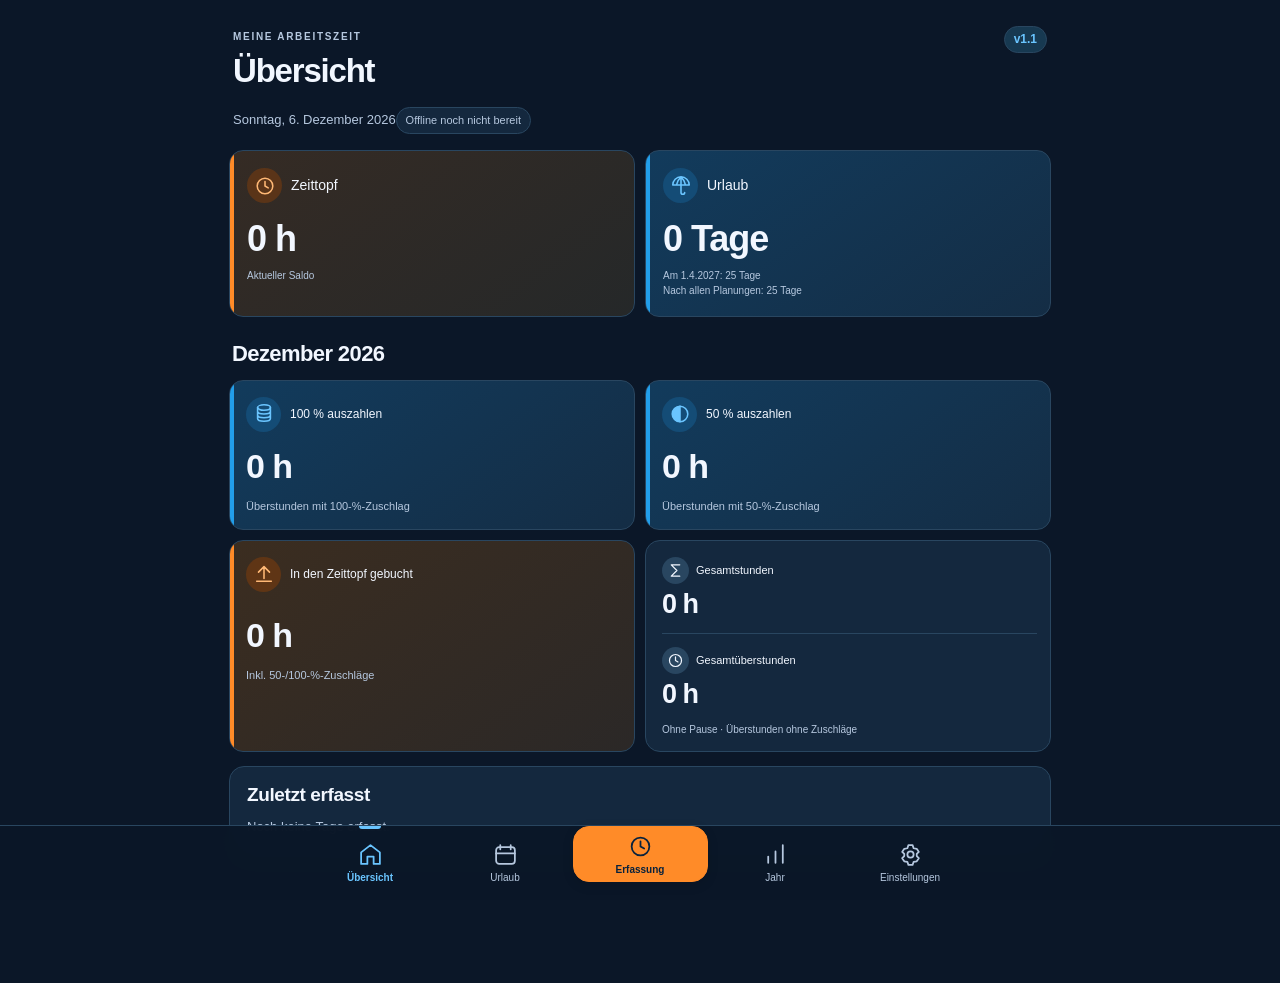
==== commit 4d128ca6: "Add files via upload" ====
--- a/index.html
+++ b/index.html
@@ -10,7 +10,7 @@
     <div class="card totals-card"><div class="total-hours"><div><div class="metric-title"><span class="icon-badge"><svg class="icon" viewBox="0 0 24 24" fill="none" stroke="currentColor" stroke-width="1.7" stroke-linecap="round" stroke-linejoin="round" aria-hidden="true"><path d="M18 4H6l8 8-8 8h12"/></svg></span><span>Gesamtstunden</span></div><div class="big" id="monthWorked">0 h</div></div><div><div class="metric-title"><span class="icon-badge"><svg class="icon" viewBox="0 0 24 24" fill="none" stroke="currentColor" stroke-width="1.7" stroke-linecap="round" stroke-linejoin="round" aria-hidden="true"><circle cx="12" cy="12" r="8.5"/><path d="M12 7v5l3.5 2"/></svg></span><span>Gesamtüberstunden</span></div><div class="big" id="monthOvertime">0 h</div></div></div><div class="mini">Ohne Pause · Überstunden ohne Zuschläge</div></div>
   </div>
 </div><div id="overviewWarning"></div><div class="card recent-card"><strong>Zuletzt erfasst</strong><div id="recent"></div></div></section>
-<section id="entry" hidden><div class="card"><h3>Arbeitszeit erfassen</h3><form id="entryForm"><label>Datum</label><input type="date" id="entryDate" required><label>Tagesart</label><select id="entryType"><option value="Arbeit">Arbeit</option><option value="TU">TU – Urlaub</option><option value="ZA">ZA – Zeitausgleich</option><option value="KK">KK – Krankenstand</option><option value="KU">KU – Krankstand/Arbeitsunfall</option><option value="Feiertag">Feiertag</option><option value="Frei">Frei</option></select><div id="workFields"><div id="entryShiftHint" class="mini" aria-live="polite"></div><label>Arbeitsplatz</label><select id="entryWorkplace"></select><div class="split"><div><label>Beginn</label><input id="entryStart" type="time" value="06:00"></div><div><label>Ende</label><input id="entryEnd" type="time" value="14:00"></div></div><label>Pause (Minuten)</label><input type="number" min="0" max="600" id="entryBreak" value="18"><p class="mini">Ohne Häkchen: vollständige Gutschrift im Zeittopf inklusive Zuschlag. Bei 50:50 wird die ursprüngliche Stundenmenge halbiert.</p><div class="split payout-options"><fieldset><legend>Überstunden 50 %</legend><label><input type="checkbox" id="entryPay50"> Auszahlen</label><label><input type="checkbox" id="entrySplit50"> 50:50</label></fieldset><fieldset><legend>Überstunden 100 %</legend><label><input type="checkbox" id="entryPay100"> Auszahlen</label><label><input type="checkbox" id="entrySplit100"> 50:50</label></fieldset></div><details id="premiumRules" class="notice premium-rules"><summary>Deine Zuschlagsregeln</summary><div>Vor der Schicht vor 06:00 und nach der Schicht ab 22:00: 100 %. Die 11. und 12. Nettoarbeitsstunde: 100 %. Samstag: 50 %, über 50 Netto-Wochenstunden: 100 %. Sonntag und österreichische Feiertage: 100 %.<br>Montag bis Freitag ohne Feiertag: Die ersten 7 h 42 min Nettozeit sind Normalarbeitszeit, unabhängig vom Schichtbeginn. Nur darüber hinausgehende Zeit sind Überstunden; frühe Überstunden vor 06:00 erhalten 100 %. Unter 7 h 42 min wird die Fehlzeit vom Zeittopf abgezogen. An Samstagen, Sonntagen und Feiertagen gilt diese Mindestzeit nicht. Die Pause wird vorrangig innerhalb der regulären Schicht abgezogen. Freitag 22:00 bis Samstag 06:00 bleibt normale Freitagsarbeit. Samstag auf Sonntag gilt ab 00:00 ein Zuschlag von 100 %. Eine am Sonntag begonnene Schicht zählt bis zu ihrem Ende vollständig mit 100 %.</div></details><div class="split"><div><label>Überstunden 50 % (h)</label><input id="entry50" type="number" step="0.01" min="0" placeholder="Automatisch"></div><div><label>Überstunden 100 % (h)</label><input id="entry100" type="number" step="0.01" min="0" placeholder="Automatisch"></div></div></div><div id="entryCalculation" class="notice" aria-live="polite"></div><label>Bemerkung</label><textarea id="entryNote" rows="2"></textarea><div class="row" style="margin-top:14px"><button type="submit" id="entrySave">Tag speichern</button><button type="button" class="secondary" id="entryReset">Neu</button></div><div id="entryInfo" class="notice" hidden></div></form></div><div class="card"><h3>Gespeicherte Tage</h3><div id="entryList"></div></div></section>
+<section id="entry" hidden><div class="card"><h3>Arbeitszeit erfassen</h3><form id="entryForm"><label>Datum</label><input type="date" id="entryDate" required><label>Tagesart</label><select id="entryType"><option value="Arbeit">Arbeit</option><option value="TU">TU – Urlaub</option><option value="ZA">ZA – Zeitausgleich</option><option value="KK">KK – Krankenstand</option><option value="KU">KU – Krankstand/Arbeitsunfall</option><option value="Feiertag">Feiertag</option><option value="Frei">Frei</option></select><div id="workFields"><div id="entryShiftHint" class="mini" aria-live="polite"></div><label>Arbeitsplatz</label><select id="entryWorkplace"></select><div class="split"><div><label>Beginn</label><input id="entryStart" type="time" value="06:00"></div><div><label>Ende</label><input id="entryEnd" type="time" value="14:00"></div></div><label>Pause (Minuten)</label><input type="number" min="0" max="600" id="entryBreak" value="18"><label for="entryBreakStart">Pausenbeginn (optional)</label><input id="entryBreakStart" type="time"><p class="mini">Mit Uhrzeit wird die Pause genau dort abgezogen. Ohne Uhrzeit bleibt die bisherige rechnerische Zuordnung innerhalb der Schicht bestehen.</p><p class="mini">Ohne Häkchen: vollständige Gutschrift im Zeittopf inklusive Zuschlag. Bei 50:50 wird die ursprüngliche Stundenmenge halbiert.</p><div class="split payout-options"><fieldset><legend>Überstunden 50 %</legend><label><input type="checkbox" id="entryPay50"> Auszahlen</label><label><input type="checkbox" id="entrySplit50"> 50:50</label></fieldset><fieldset><legend>Überstunden 100 %</legend><label><input type="checkbox" id="entryPay100"> Auszahlen</label><label><input type="checkbox" id="entrySplit100"> 50:50</label></fieldset></div><details id="premiumRules" class="notice premium-rules"><summary>Deine Zuschlagsregeln</summary><div>Montag bis Freitag ohne Feiertag: Ab der dritten Überstunde des Tages 100 %. Bereits mit 100 % bewertete frühe Überstunden zählen zu den ersten zwei Überstunden mit. Überstunden zwischen 20:00 und 06:00 sowie nach der Nachtschicht: 100 %. Überstunden über 50 Netto-Wochenstunden: 100 %. Samstag: grundsätzlich 50 %, ab der 11. Nettoarbeitsstunde 100 %. Sonntag und österreichische Feiertage: 100 %.<br>Die tägliche Normalarbeitszeit beträgt weiterhin 7 h 42 min. Nur der Nettoüberschuss wird als Überstunde gebucht; frühe Überstunden werden zuerst zugeordnet. Unter 7 h 42 min wird die Fehlzeit vom Zeittopf abgezogen. An Samstagen, Sonntagen und Feiertagen gilt diese Mindestzeit nicht. Ein angegebener Pausenbeginn bestimmt den genauen Abzug; ohne Uhrzeit wird die Pause wie bisher vorrangig innerhalb der regulären Schicht abgezogen. Freitag 22:00 bis Samstag 06:00 bleibt normale Freitagsarbeit. Samstag auf Sonntag gilt ab 00:00 ein Zuschlag von 100 %. Eine am Sonntag begonnene Schicht zählt bis zu ihrem Ende vollständig mit 100 %.</div></details><div class="split"><div><label>Überstunden 50 % (h)</label><input id="entry50" type="number" step="0.01" min="0" placeholder="Automatisch"></div><div><label>Überstunden 100 % (h)</label><input id="entry100" type="number" step="0.01" min="0" placeholder="Automatisch"></div></div></div><div id="entryCalculation" class="notice" aria-live="polite"></div><label>Bemerkung</label><textarea id="entryNote" rows="2"></textarea><div class="row" style="margin-top:14px"><button type="submit" id="entrySave">Tag speichern</button><button type="button" class="secondary" id="entryReset">Neu</button></div><div id="entryInfo" class="notice" hidden></div></form></div><div class="card"><h3>Gespeicherte Tage</h3><div id="entryList"></div></div></section>
 <section id="vacation" hidden><div class="card" id="calendarCard"><div class="calendar-head"><button class="secondary" id="monthPrev" aria-label="Vorheriger Monat">‹</button><strong id="monthLabel"></strong><button class="secondary" id="monthNext" aria-label="Nächster Monat">›</button></div><div class="calendar-selection-toolbar"><button type="button" class="secondary" id="calendarMulti" aria-pressed="false">Mehrere Tage auswählen</button><button type="button" class="secondary" id="clearCalendarSelection" disabled>Auswahl leeren</button></div><p class="mini calendar-selection-help" id="calendarSelectionHelp"></p><div class="calendar" id="calendar"></div><div class="legend"><span><i style="background:var(--plan-bg)"></i>Geplant</span><span><i style="background:var(--used-bg)"></i>Erfasst</span><span><i style="background:var(--holiday-bg)"></i>Feiertag / arbeitsfrei</span><span>Markierung = aktuelle Auswahl</span></div><div id="calendarSelectionSummary" class="calendar-selection-summary" role="status" aria-live="polite"></div><div class="row" style="margin-top:12px"><button type="button" id="planSelected" disabled>Auswahl übernehmen</button><button type="button" class="secondary" id="removeSelected" disabled>Planungen entfernen</button></div><div id="calendarHolidays" class="calendar-holidays"></div><div id="chosenDate" class="notice">Wähle einen Tag im Kalender.</div></div><div class="card"><h3>Zeitraum auswählen</h3><div class="split"><div><label>Von</label><input type="date" id="planFrom"></div><div><label>Bis</label><input type="date" id="planTo"></div></div><fieldset class="plan-weekdays"><legend>Wochentage für die Zeitraum-Auswahl</legend><div class="plan-weekday-grid"><label><input type="checkbox" data-plan-weekday value="1" checked><span>Mo</span></label><label><input type="checkbox" data-plan-weekday value="2" checked><span>Di</span></label><label><input type="checkbox" data-plan-weekday value="3" checked><span>Mi</span></label><label><input type="checkbox" data-plan-weekday value="4" checked><span>Do</span></label><label><input type="checkbox" data-plan-weekday value="5" checked><span>Fr</span></label></div><div class="plan-weekday-presets"><button type="button" class="secondary" id="planWeekdaysAll">Mo–Fr</button><button type="button" class="secondary" id="planWeekdaysNone">Keine</button></div></fieldset><p class="mini">Wähle zuerst einen Zeitraum und die gewünschten Wochentage. Feiertage, Wochenenden sowie der 24. und 31. Dezember werden ausgenommen. Der Josefitag bleibt ein Arbeitstag. Passe die Auswahl anschließend im Kalender an und speichere sie mit „Auswahl übernehmen“. Vergangene Tage werden als Urlaub gebucht; zukünftige Tage werden geplant.</p><button type="button" id="planRange">Zeitraum auswählen</button><div id="planInfo" role="status" aria-live="polite"></div></div><div class="card"><strong>Deine Urlaubsprognosen</strong><div class="item"><span>Aktuell verfügbar</span><strong id="planCurrent"></strong></div><div class="item"><span id="aprilLabel">Zum nächsten 1. April</span><strong id="planApril"></strong></div><div class="item"><span>Nach allen Planungen</span><strong id="planAfter"></strong></div><div id="vacWarnings"></div></div></section>
 <section id="year" hidden>
 <div class="year-picker"><label for="yearSelect">Jahr auswählen</label><select id="yearSelect"></select></div>
@@ -63,4 +63,4 @@
 <p>Das Löschen kann nur mit einer zuvor gespeicherten Sicherungsdatei rückgängig gemacht werden.</p>
 <div id="resetDataError" class="notice warning" role="alert" hidden></div>
 <div class="row"><button type="button" class="secondary" id="cancelResetData" autofocus>Abbrechen</button><button type="button" class="danger" id="confirmResetData">Alles löschen</button></div>
-</dialog><div id="printToolbar" hidden><div class="row"><button type="button" id="closePrintPreview" class="secondary">Zurück</button><button type="button" id="nativePrint">Drucken / PDF</button><button type="button" id="savePdf" class="secondary">PDF speichern</button><button type="button" id="sharePdf" class="secondary">PDF teilen</button></div><p id="printPreviewInfo"></p><p class="mini">Auf dem iPhone kannst du die PDF speichern oder über „PDF teilen“ weitergeben und drucken. Falls der Druckdialog in der Home-Bildschirm-App nicht öffnet, nutze die PDF oder öffne die App in Safari.</p><div id="pdfStatus" role="status" aria-live="polite"></div></div><article id="printReport" aria-label="Arbeitszeitnachweis"></article><script src="vendor/pdf-lib.min.js"></script><script src="app.js?v=7159957ecab4"></script></body></html>
+</dialog><div id="printToolbar" hidden><div class="row"><button type="button" id="closePrintPreview" class="secondary">Zurück</button><button type="button" id="nativePrint">Drucken / PDF</button><button type="button" id="savePdf" class="secondary">PDF speichern</button><button type="button" id="sharePdf" class="secondary">PDF teilen</button></div><p id="printPreviewInfo"></p><p class="mini">Auf dem iPhone kannst du die PDF speichern oder über „PDF teilen“ weitergeben und drucken. Falls der Druckdialog in der Home-Bildschirm-App nicht öffnet, nutze die PDF oder öffne die App in Safari.</p><div id="pdfStatus" role="status" aria-live="polite"></div></div><article id="printReport" aria-label="Arbeitszeitnachweis"></article><script src="vendor/pdf-lib.min.js"></script><script src="app.js?v=901093e7881b"></script></body></html>
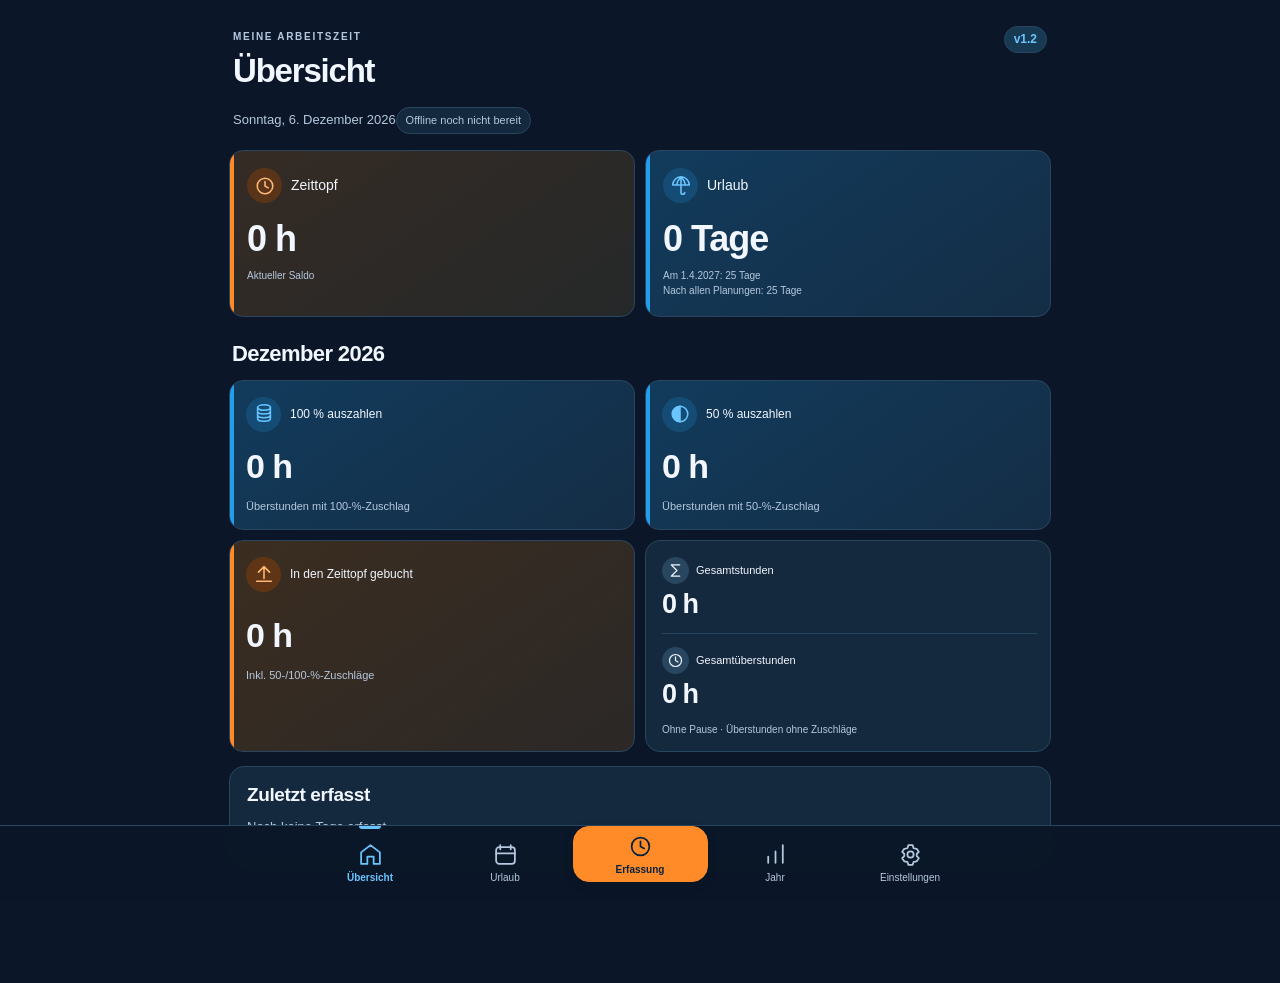
==== commit 9451c75c: "Add files via upload" ====
--- a/index.html
+++ b/index.html
@@ -1,4 +1,4 @@
-<!doctype html><html lang="de"><head><meta charset="utf-8"><meta name="viewport" content="width=device-width,initial-scale=1,viewport-fit=cover"><meta name="theme-color" content="#0b1728"><title>Meine Arbeitszeit</title><link rel="stylesheet" href="style.css?v=2acd9553e2eb"><meta name="apple-mobile-web-app-capable" content="yes"><meta name="mobile-web-app-capable" content="yes"><meta name="apple-mobile-web-app-title" content="Meine Arbeitszeit"><meta name="apple-mobile-web-app-status-bar-style" content="default"><link rel="manifest" href="manifest.webmanifest"><link rel="apple-touch-icon" sizes="180x180" href="apple-touch-icon.png"><link rel="icon" type="image/svg+xml" href="icon.svg"></head><body><header><small>MEINE ARBEITSZEIT</small><span class="app-version" id="appVersion" aria-label="App-Version"></span><h1 id="heading">Übersicht</h1><small id="today"></small><div id="offlineSummary" class="offline-summary" role="status" aria-live="polite">Offline-Einrichtung wird geprüft</div></header><main><div id="pwaUpdate" class="notice pwa-update" hidden><p id="pwaUpdateText" role="status" aria-live="polite"></p><button type="button" id="applyPwaUpdate">Jetzt aktualisieren</button></div><div id="backupReminder" class="notice warning backup-reminder" hidden><p id="backupReminderText"></p><button type="button" class="secondary" id="openBackupReminder">Zur Datensicherung</button></div><div id="deleteStatus" class="notice success" role="status" aria-live="polite" hidden></div>
+<!doctype html><html lang="de"><head><meta charset="utf-8"><meta name="viewport" content="width=device-width,initial-scale=1,viewport-fit=cover"><meta name="theme-color" content="#0b1728"><title>Meine Arbeitszeit</title><link rel="stylesheet" href="style.css?v=1c49e1c92c94"><meta name="apple-mobile-web-app-capable" content="yes"><meta name="mobile-web-app-capable" content="yes"><meta name="apple-mobile-web-app-title" content="Meine Arbeitszeit"><meta name="apple-mobile-web-app-status-bar-style" content="default"><link rel="manifest" href="manifest.webmanifest"><link rel="apple-touch-icon" sizes="180x180" href="apple-touch-icon.png"><link rel="icon" type="image/svg+xml" href="icon.svg"></head><body><header><small>MEINE ARBEITSZEIT</small><span class="app-version" id="appVersion" aria-label="App-Version"></span><h1 id="heading">Übersicht</h1><small id="today"></small><div id="offlineSummary" class="offline-summary" role="status" aria-live="polite">Offline-Einrichtung wird geprüft</div></header><main><div id="pwaUpdate" class="notice pwa-update" hidden><p id="pwaUpdateText" role="status" aria-live="polite"></p><button type="button" id="applyPwaUpdate">Jetzt aktualisieren</button></div><div id="backupReminder" class="notice warning backup-reminder" hidden><p id="backupReminderText"></p><button type="button" class="secondary" id="openBackupReminder">Zur Datensicherung</button></div><div id="deleteStatus" class="notice success" role="status" aria-live="polite" hidden></div>
 <section id="overview"><div class="grid"><div class="card balance-card"><div class="metric-title"><span class="icon-badge"><svg class="icon" viewBox="0 0 24 24" fill="none" stroke="currentColor" stroke-width="1.7" stroke-linecap="round" stroke-linejoin="round" aria-hidden="true"><circle cx="12" cy="12" r="8.5"/><path d="M12 7v5l3.5 2"/></svg></span>Zeittopf</div><div class="big" id="balance">0 h</div><div class="mini">Aktueller Saldo</div></div><div class="card balance-card vacation-balance"><div class="metric-title"><span class="icon-badge"><svg class="icon" viewBox="0 0 24 24" fill="none" stroke="currentColor" stroke-width="1.7" stroke-linecap="round" stroke-linejoin="round" aria-hidden="true"><path d="M3 11a9 9 0 0 1 18 0H3Zm9-9v17a2 2 0 0 0 4 0M7 11a17 17 0 0 1 5-9 17 17 0 0 1 5 9"/></svg></span>Urlaub</div><div class="big" id="vacCurrent">0 Tage</div><div class="mini" id="vacApril">01.04.: —</div><div class="mini" id="vacAfter">Nach allen Planungen: —</div></div></div>
 <div class="month-summary" aria-labelledby="summaryMonth">
   <h2 id="summaryMonth">Dieser Monat</h2>
@@ -19,17 +19,47 @@
 <div class="card"><h3>Monatsvergleich</h3><div class="year-switch" role="group" aria-label="Stundenart für den Monatsvergleich"><button type="button" id="yearMeasureWorked" data-year-measure="worked" aria-pressed="true">Arbeitsstunden</button><button type="button" id="yearMeasureOvertime" data-year-measure="overtime" aria-pressed="false">Überstunden</button></div><div id="yearBars" role="group" aria-label="Monate vergleichen"></div><div class="year-axis" aria-hidden="true"><span>0 h</span><span id="yearAxisMax">0 h</span></div><p class="mini">Tippe auf einen Monat für seine Details.</p><div id="yearMonthSummary" class="year-selection" aria-live="polite"></div></div>
 <div class="card"><div class="year-details-head"><h3 id="yearEntriesHeading">Erfasste Tage</h3><span id="yearEntryCount" class="pill"></span></div><div id="yearEntries"></div></div>
 </section>
-<section id="settings" hidden><details class="card settings-panel" id="pwaCard"><summary><h3>App und Offline-Nutzung</h3></summary><div class="settings-panel-content"><p id="pwaLaunchMode" class="mini"></p><p id="pwaStatus" role="status" aria-live="polite">Offline-Einrichtung wird geprüft.</p><button type="button" class="secondary" id="checkPwaUpdates">Offline-Stand und Aktualisierung prüfen</button><h4>Auf dem iPhone einrichten</h4><ol class="pwa-instructions"><li>Vor dem ersten Wechsel eine Sicherungsdatei erstellen.</li><li>Die veröffentlichte App in Safari mit Internet öffnen und „Offline bereit“ abwarten.</li><li>In Safari über „Teilen“ → „Zum Home-Bildschirm“ hinzufügen. Falls angeboten, „Als Web-App öffnen“ aktivieren.</li><li>„Meine Arbeitszeit“ über das blau-orange Uhrsymbol einmal mit Internet öffnen und den Offline-Stand prüfen.</li><li>Gespeicherte Tage prüfen. Falls sie hier fehlen, die zuvor erstellte Sicherung wiederherstellen.</li></ol><p class="mini">Danach im Flugmodus schließen und erneut öffnen. Die Daten bleiben auf diesem Gerät. Datensicherung und Synchronisierung mit anderen Geräten sind davon unabhängig.</p></div></details><details class="card settings-panel"><summary><h3>Grundeinstellungen</h3></summary><div class="settings-panel-content"><label>Urlaubssaldo zum Startdatum (Tage)</label><input type="number" id="initialVacation" step="0.5" required><label>Startdatum der Salden</label><input type="date" id="startDate" required><label>Zeittopf zum Startdatum (Stunden)</label><input type="number" id="initialTime" step="0.01" required><label>Standardpause (Minuten)</label><input type="number" id="defaultBreak" min="0" max="600" required><label>Jährliche Urlaubsgutschrift am 1. April (Tage)</label><input type="number" id="annualVacation" min="0" step="0.5" required><label>Darstellung</label><select id="theme"><option value="light">Hell</option><option value="dark">Dunkel</option></select><button id="saveSettings" style="margin-top:14px">Einstellungen speichern</button></div></details><details class="card settings-panel"><summary><h3>Arbeitsplätze</h3></summary><div class="settings-panel-content"><div class="row"><input id="newWorkplace" placeholder="Neuer Arbeitsplatz"><button id="addWorkplace">Hinzufügen</button></div><div id="workplaceList"></div></div></details><details class="card settings-panel" id="shiftCard"><summary><h3>Wöchentlicher Schichtplan</h3></summary><div class="settings-panel-content">
-<p class="muted">Wochenschicht wählen und bei Bedarf einzelne Tage anpassen. Beginn und Ende werden in der Zeiterfassung automatisch vorgeschlagen.</p>
-<label for="shiftDate">Kalenderwoche auswählen – Datum in der Woche</label><input id="shiftDate" type="date" required>
-<div class="calendar-head" style="margin-top:12px"><button type="button" class="secondary" id="shiftPrev" aria-label="Vorherige Woche">‹</button><strong id="shiftWeekLabel"></strong><button type="button" class="secondary" id="shiftNext" aria-label="Nächste Woche">›</button></div>
-<div id="shiftRange" class="mini"></div>
-<label for="shiftWorkplace">Arbeitsplatz für die gesamte Woche</label><select id="shiftWorkplace"></select><p class="mini">Vorgabe für neue Einträge; bereits erfasste Tage bleiben unverändert. Im einzelnen Eintrag änderbar.</p><label for="shiftSelect">Schicht für die gesamte Woche</label><select id="shiftSelect"></select>
-<details style="margin-top:16px"><summary style="cursor:pointer;min-height:44px;padding:10px 0">Einzelne Wochentage anpassen</summary><div id="shiftDayFields"></div></details>
-<button type="button" id="saveShift" style="margin-top:12px">Wochenplan speichern</button><div id="shiftInfo" class="notice" role="status"></div>
-<h4>Eigene Schicht hinzufügen</h4><div class="split"><div><label for="customShiftStart">Beginn</label><input type="time" id="customShiftStart"></div><div><label for="customShiftEnd">Ende</label><input type="time" id="customShiftEnd"></div></div>
-<button type="button" class="secondary" id="addCustomShift" style="margin-top:12px">Schicht hinzufügen</button><div id="customShiftInfo" class="mini" role="status" style="margin-top:8px"></div>
-<h4>Gespeicherte Wochen</h4><div id="shiftList"></div></div></details><details class="card settings-panel"><summary><h3>Zusätzliche Urlaubsgutschrift</h3></summary><div class="settings-panel-content"><div class="split"><div><label>Datum</label><input type="date" id="creditDate"></div><div><label>Tage (+/−)</label><input type="number" step="0.5" id="creditDays" value="1"></div></div><button id="addCredit" style="margin-top:12px">Buchen</button><div id="creditList"></div></div></details><details class="card settings-panel" id="reportCard"><summary><h3>Export und Drucken</h3></summary><div class="settings-panel-content">
+<section id="settings" hidden><details class="card settings-panel" id="pwaCard"><summary><h3>App und Offline-Nutzung</h3></summary><div class="settings-panel-content"><p id="pwaLaunchMode" class="mini"></p><p id="pwaStatus" role="status" aria-live="polite">Offline-Einrichtung wird geprüft.</p><button type="button" class="secondary" id="checkPwaUpdates">Offline-Stand und Aktualisierung prüfen</button><h4>Auf dem iPhone einrichten</h4><ol class="pwa-instructions"><li>Vor dem ersten Wechsel eine Sicherungsdatei erstellen.</li><li>Die veröffentlichte App in Safari mit Internet öffnen und „Offline bereit“ abwarten.</li><li>In Safari über „Teilen“ → „Zum Home-Bildschirm“ hinzufügen. Falls angeboten, „Als Web-App öffnen“ aktivieren.</li><li>„Meine Arbeitszeit“ über das blau-orange Uhrsymbol einmal mit Internet öffnen und den Offline-Stand prüfen.</li><li>Gespeicherte Tage prüfen. Falls sie hier fehlen, die zuvor erstellte Sicherung wiederherstellen.</li></ol><p class="mini">Danach im Flugmodus schließen und erneut öffnen. Die Daten bleiben auf diesem Gerät. Datensicherung und Synchronisierung mit anderen Geräten sind davon unabhängig.</p></div></details><details class="card settings-panel"><summary><h3>Grundeinstellungen</h3></summary><div class="settings-panel-content"><label>Urlaubssaldo zum Startdatum (Tage)</label><input type="number" id="initialVacation" step="0.5" required><label>Startdatum der Salden</label><input type="date" id="startDate" required><label>Zeittopf zum Startdatum (Stunden)</label><input type="number" id="initialTime" step="0.01" required><label>Standardpause (Minuten)</label><input type="number" id="defaultBreak" min="0" max="600" required><label>Jährliche Urlaubsgutschrift am 1. April (Tage)</label><input type="number" id="annualVacation" min="0" step="0.5" required><label>Darstellung</label><select id="theme"><option value="light">Hell</option><option value="dark">Dunkel</option></select><button id="saveSettings" style="margin-top:14px">Einstellungen speichern</button></div></details><details class="card settings-panel"><summary><h3>Arbeitsplätze</h3></summary><div class="settings-panel-content"><div class="row"><input id="newWorkplace" placeholder="Neuer Arbeitsplatz"><button id="addWorkplace">Hinzufügen</button></div><div id="workplaceList"></div></div></details><details class="card settings-panel" id="shiftCard"><summary><h3>Schichten &amp; Rhythmus</h3></summary><div class="settings-panel-content">
+<div class="planning-tabs" role="tablist" aria-label="Schichtplanung">
+<button type="button" id="planTab-templates" role="tab" aria-controls="planPanel-templates" aria-selected="false" data-planning-tab="templates">Vorlagen</button>
+<button type="button" id="planTab-rhythm" role="tab" aria-controls="planPanel-rhythm" aria-selected="false" data-planning-tab="rhythm">Rhythmus</button>
+<button type="button" id="planTab-weeks" role="tab" aria-controls="planPanel-weeks" aria-selected="true" data-planning-tab="weeks">Wochen</button>
+</div>
+<div id="planPanel-weeks" role="tabpanel" aria-labelledby="planTab-weeks">
+<h4>Deine nächsten Wochen</h4><p class="mini">Montag bis Freitag · Vorgaben für die Erfassung, keine automatischen Buchungen.</p>
+<label for="shiftDate">Woche auswählen</label><input id="shiftDate" type="date">
+<div class="planning-week-navigation"><button type="button" class="secondary" id="shiftPrev" aria-label="Vorherige vier Wochen">‹ Zurück</button><button type="button" class="secondary" id="shiftToday">Diese Woche</button><button type="button" class="secondary" id="shiftNext" aria-label="Nächste vier Wochen">Weiter ›</button></div>
+<div id="planningWeeks"></div>
+<p class="mini">Eine Wochenänderung gilt nur für diese Woche. Arbeitsplatz auswählen ist optional und unabhängig vom Rhythmus. Gespeicherte Tage bleiben unverändert.</p>
+</div>
+<div id="planPanel-rhythm" role="tabpanel" aria-labelledby="planTab-rhythm" hidden>
+<h4>Dein wiederkehrender Rhythmus</h4><form id="rhythmForm">
+<label for="rhythmLength">Rhythmuslänge</label><select id="rhythmLength"><option value="1">1 Woche · immer dieselbe Schicht</option><option value="2">2 Wochen</option><option value="3">3 Wochen</option><option value="4">4 Wochen</option></select>
+<label for="rhythmStart">Gültig ab · Datum in Woche 1</label><input id="rhythmStart" type="date" required>
+<p id="rhythmWeekHint" class="mini"></p><div id="rhythmFields"></div>
+<button type="submit" style="margin-top:14px">Rhythmus speichern</button></form>
+<p class="mini" style="margin-top:12px">Nach der letzten Rhythmuswoche folgt wieder Woche 1. Urlaub, Krankenstand und Zeitausgleich verschieben den Rhythmus nicht. Frühere Wochen behalten ihren bisherigen Plan.</p>
+<details class="planning-history"><summary>Gültige Rhythmusstände</summary><div id="rhythmHistory"></div></details>
+</div>
+<div id="planPanel-templates" role="tabpanel" aria-labelledby="planTab-templates" hidden>
+<h4>Deine Schichtvorlagen</h4><div id="planningTemplates"></div>
+<button type="button" class="secondary" id="newShiftTemplate">Neue Schichtvorlage</button>
+<form id="templateForm" class="planning-template-editor" hidden>
+<input id="templateEditingId" type="hidden"><h4 id="templateEditorTitle">Schichtvorlage</h4>
+<label for="templateName">Name</label><input id="templateName" maxlength="80" required>
+<div class="split"><div><label for="templateStart">Beginn</label><input id="templateStart" type="time" required></div><div><label for="templateEnd">Ende</label><input id="templateEnd" type="time" required></div></div>
+<div class="split"><div><label for="templateBreakStart">Pausenbeginn</label><input id="templateBreakStart" type="time"></div><div><label for="templateBreak">Pause (Minuten)</label><input id="templateBreak" type="number" min="0" max="600" step="1" required></div></div>
+<label for="templateValidFrom">Gültig ab</label><input id="templateValidFrom" type="date" required>
+<p class="mini">Eine neue Fassung gilt erst ab diesem Datum. Frühere Fassungen und erfasste Arbeitszeiten bleiben erhalten.</p>
+<div class="planning-editor-actions"><button type="submit">Vorlage speichern</button><button type="button" class="secondary" id="cancelShiftTemplate">Schließen</button><button type="button" class="secondary" id="archiveShiftTemplate" hidden>Ab Datum deaktivieren</button></div>
+<p class="mini">Deaktivierte Vorlagen bleiben in bestehenden Plänen erhalten; für neue Zuordnungen werden sie ausgeblendet.</p>
+<details class="planning-history"><summary>Frühere Fassungen</summary><div id="templateHistory"></div></details>
+</form>
+</div>
+<div class="planning-rule-note"><strong>Deine Überstundenregeln bleiben erhalten.</strong><p class="mini">Schicht und Pause werden in der Tageserfassung vorgeschlagen. Änderungen dort gelten nur für den einzelnen Eintrag.</p></div>
+<div id="planningStatus" class="notice" role="status" aria-live="polite" hidden></div>
+</div></details>
+<details class="card settings-panel"><summary><h3>Zusätzliche Urlaubsgutschrift</h3></summary><div class="settings-panel-content"><div class="split"><div><label>Datum</label><input type="date" id="creditDate"></div><div><label>Tage (+/−)</label><input type="number" step="0.5" id="creditDays" value="1"></div></div><button id="addCredit" style="margin-top:12px">Buchen</button><div id="creditList"></div></div></details><details class="card settings-panel" id="reportCard"><summary><h3>Export und Drucken</h3></summary><div class="settings-panel-content">
 <p class="mini">Arbeitszeiten, Überstunden, Urlaub, Zeitausgleich und Zeittopf für den gewünschten Zeitraum ausgeben.</p>
 <label for="reportPeriod">Zeitraum</label><select id="reportPeriod"><option value="week">Woche</option><option value="month" selected>Monat</option><option value="year">Jahr</option><option value="range">Freier Zeitraum</option><option value="all">Alle gespeicherten Daten</option></select>
 <div class="report-controls" id="reportControls-week" hidden><label for="reportWeekDate">Ein Tag in der gewünschten Kalenderwoche</label><input type="date" id="reportWeekDate"></div>
@@ -55,7 +85,7 @@
 <p class="mini">Entfernt sämtliche Einstellungen und Eingaben dieser App auf diesem Gerät: auch bereits gebuchte Tage, Überstunden, Urlaub, Zeitausgleich, Urlaubsplanungen, Salden, Arbeitsplätze und alle Schichtpläne.</p>
 <p class="mini">Auch beide internen Wiederherstellungsstände und der Ordnerhinweis werden entfernt. Danach startet die App mit den ursprünglichen Standardwerten. Bereits heruntergeladene Sicherungsdateien bleiben erhalten.</p>
 <button type="button" class="danger" id="resetData">Daten löschen</button>
-</div></details><footer class="app-credit" id="appCredit"><p>Erstellt mit ChatGPT durch Christopher Rottensteiner</p><small id="creatorVersion">Version v1.0</small></footer></section>
+</div></details><footer class="app-credit" id="appCredit"><p>Erstellt mit ChatGPT durch Christopher Rottensteiner</p><small id="creatorVersion">Version v1.2</small></footer></section>
 </main><nav class="tabs"><button data-tab="overview" class="active"><span><svg class="icon" viewBox="0 0 24 24" fill="none" stroke="currentColor" stroke-width="1.7" stroke-linecap="round" stroke-linejoin="round" aria-hidden="true"><path d="m3 10 9-7 9 7v11h-6v-7H9v7H3Z"/></svg></span>Übersicht</button><button data-tab="vacation"><span><svg class="icon" viewBox="0 0 24 24" fill="none" stroke="currentColor" stroke-width="1.7" stroke-linecap="round" stroke-linejoin="round" aria-hidden="true"><rect x="3" y="5" width="18" height="16" rx="3"/><path d="M7 3v4m10-4v4M3 11h18"/></svg></span>Urlaub</button><button class="entry-primary" data-tab="entry"><span><svg class="icon" viewBox="0 0 24 24" fill="none" stroke="currentColor" stroke-width="1.7" stroke-linecap="round" stroke-linejoin="round" aria-hidden="true"><circle cx="12" cy="12" r="8.5"/><path d="M12 7v5l3.5 2"/></svg></span>Erfassung</button><button data-tab="year"><span><svg class="icon" viewBox="0 0 24 24" fill="none" stroke="currentColor" stroke-width="1.7" stroke-linecap="round" stroke-linejoin="round" aria-hidden="true"><path d="M5 20v-6m7 6V9m7 11V3"/></svg></span>Jahr</button><button data-tab="settings"><span><svg class="icon" viewBox="0 0 24 24" fill="none" stroke="currentColor" stroke-width="1.7" stroke-linecap="round" stroke-linejoin="round" aria-hidden="true"><path d="m10 3-1 3-3 .5-2 3 2 2v2l-2 2 2 3 3 .5 1 3h4l1-3 3-.5 2-3-2-2v-2l2-2-2-3-3-.5-1-3Z"/><circle cx="12" cy="12" r="3"/></svg></span>Einstellungen</button></nav><dialog class="reset-dialog" id="resetDataDialog" aria-labelledby="resetDataTitle" aria-describedby="resetDataDescription">
 <h3 id="resetDataTitle">Wirklich alles löschen?</h3>
 <p id="resetDataDescription">Möchtest du wirklich alle Einstellungen und eingegebenen Daten inklusive bereits gebuchter Tage sowie beide internen Wiederherstellungsstände löschen?</p>
@@ -63,4 +93,4 @@
 <p>Das Löschen kann nur mit einer zuvor gespeicherten Sicherungsdatei rückgängig gemacht werden.</p>
 <div id="resetDataError" class="notice warning" role="alert" hidden></div>
 <div class="row"><button type="button" class="secondary" id="cancelResetData" autofocus>Abbrechen</button><button type="button" class="danger" id="confirmResetData">Alles löschen</button></div>
-</dialog><div id="printToolbar" hidden><div class="row"><button type="button" id="closePrintPreview" class="secondary">Zurück</button><button type="button" id="nativePrint">Drucken / PDF</button><button type="button" id="savePdf" class="secondary">PDF speichern</button><button type="button" id="sharePdf" class="secondary">PDF teilen</button></div><p id="printPreviewInfo"></p><p class="mini">Auf dem iPhone kannst du die PDF speichern oder über „PDF teilen“ weitergeben und drucken. Falls der Druckdialog in der Home-Bildschirm-App nicht öffnet, nutze die PDF oder öffne die App in Safari.</p><div id="pdfStatus" role="status" aria-live="polite"></div></div><article id="printReport" aria-label="Arbeitszeitnachweis"></article><script src="vendor/pdf-lib.min.js"></script><script src="app.js?v=901093e7881b"></script></body></html>
+</dialog><div id="printToolbar" hidden><div class="row"><button type="button" id="closePrintPreview" class="secondary">Zurück</button><button type="button" id="nativePrint">Drucken / PDF</button><button type="button" id="savePdf" class="secondary">PDF speichern</button><button type="button" id="sharePdf" class="secondary">PDF teilen</button></div><p id="printPreviewInfo"></p><p class="mini">Auf dem iPhone kannst du die PDF speichern oder über „PDF teilen“ weitergeben und drucken. Falls der Druckdialog in der Home-Bildschirm-App nicht öffnet, nutze die PDF oder öffne die App in Safari.</p><div id="pdfStatus" role="status" aria-live="polite"></div></div><article id="printReport" aria-label="Arbeitszeitnachweis"></article><script src="vendor/pdf-lib.min.js"></script><script src="app.js?v=30972b47353f"></script></body></html>
--- a/style.css
+++ b/style.css
@@ -183,3 +183,26 @@
 
 /* v1.0: creator credit belongs only to Settings, above the bottom navigation. */
 .app-credit{margin:26px 4px 10px;padding:18px 10px 0;border-top:1px solid var(--line);text-align:center;color:var(--sub);font-size:12px;line-height:1.6;overflow-wrap:anywhere}.app-credit p{margin:0 0 5px}.app-credit small{font-size:11px}@media print{.app-credit{display:none!important}}
+
+/* v1.2 uses the existing palette and navigation. */
+.planning-tabs{display:flex;gap:4px;padding:4px;border:1px solid var(--line);border-radius:12px;background:var(--soft);margin-bottom:18px}
+.planning-tabs button{flex:1;min-width:0;padding:10px 5px;min-height:44px;background:transparent;color:var(--sub);border:0;border-radius:8px}
+.planning-tabs button[aria-selected=true]{background:var(--accent);color:var(--button-ink)}
+.planning-week-navigation{display:flex;gap:6px;justify-content:space-between;margin:12px 0 16px;flex-wrap:wrap}
+.planning-week-navigation button{flex:1;min-width:70px;padding:10px 6px}.planning-week-navigation #shiftToday{flex:1.3}
+.planning-week-card{border:1px solid var(--line);border-radius:14px;padding:14px;margin:10px 0;background:var(--card)}
+.planning-week-card.is-current{border-left:4px solid var(--accent)}
+.planning-week-title{display:flex;justify-content:space-between;align-items:center;gap:8px;flex-wrap:wrap;margin-bottom:10px}
+.planning-current{font-size:11px;color:var(--accent);background:var(--soft);padding:3px 7px;border-radius:6px}
+.planning-choice{display:grid;grid-template-columns:minmax(70px,.8fr) minmax(0,1.4fr);gap:10px;align-items:center;margin:8px 0}
+.planning-choice label{margin:0;font-size:12px}
+.planning-choice select{margin:0;min-width:0;width:100%;font-size:16px}
+.planning-week-info{overflow-wrap:anywhere;margin-top:9px}
+.planning-template-row{display:flex;align-items:center;justify-content:space-between;gap:10px;border-bottom:1px solid var(--line);padding:12px 0;overflow-wrap:anywhere}
+.planning-template-row>div{min-width:0}.planning-template-row button{flex-shrink:0;min-height:44px}
+.planning-template-editor{border-top:1px solid var(--line);margin-top:18px;padding-top:4px}
+.planning-editor-actions{display:flex;gap:8px;flex-wrap:wrap;margin-top:14px}.planning-editor-actions button{flex:1;min-width:115px}
+.planning-rule-note{padding:13px;border-radius:12px;background:var(--soft);margin-top:18px;font-size:13px}.planning-rule-note p{margin:6px 0 0}
+.planning-history{margin-top:15px}.planning-history summary{min-height:44px;padding:10px 0;cursor:pointer}.planning-history .mini{padding:8px 0;border-bottom:1px solid var(--line)}
+.planning-rhythm-row{display:grid;grid-template-columns:80px minmax(0,1fr);gap:12px;align-items:center;margin-top:12px}.planning-rhythm-row label{margin:0}
+@media(max-width:360px){.planning-week-card{padding:11px}.planning-choice{gap:6px}}
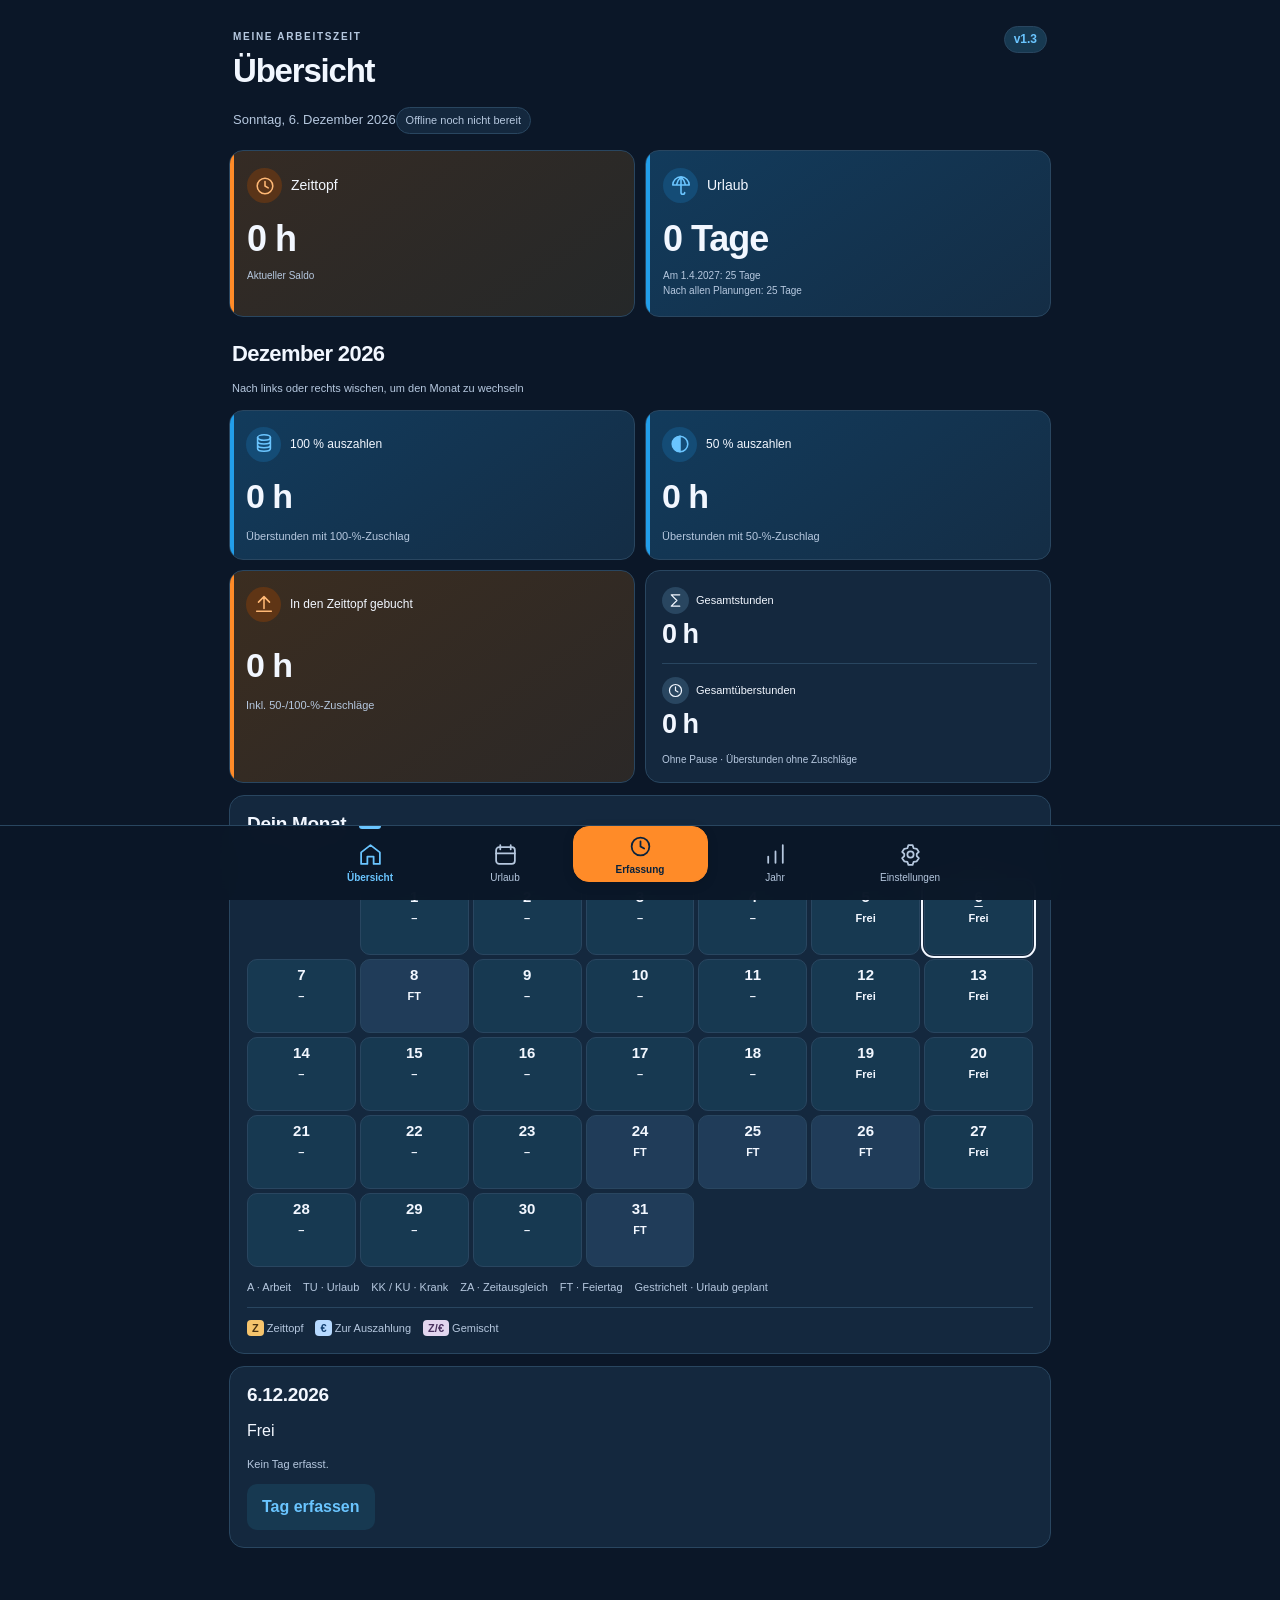
==== commit b19e0107: "Add files via upload" ====
--- a/index.html
+++ b/index.html
@@ -1,15 +1,15 @@
-<!doctype html><html lang="de"><head><meta charset="utf-8"><meta name="viewport" content="width=device-width,initial-scale=1,viewport-fit=cover"><meta name="theme-color" content="#0b1728"><title>Meine Arbeitszeit</title><link rel="stylesheet" href="style.css?v=1c49e1c92c94"><meta name="apple-mobile-web-app-capable" content="yes"><meta name="mobile-web-app-capable" content="yes"><meta name="apple-mobile-web-app-title" content="Meine Arbeitszeit"><meta name="apple-mobile-web-app-status-bar-style" content="default"><link rel="manifest" href="manifest.webmanifest"><link rel="apple-touch-icon" sizes="180x180" href="apple-touch-icon.png"><link rel="icon" type="image/svg+xml" href="icon.svg"></head><body><header><small>MEINE ARBEITSZEIT</small><span class="app-version" id="appVersion" aria-label="App-Version"></span><h1 id="heading">Übersicht</h1><small id="today"></small><div id="offlineSummary" class="offline-summary" role="status" aria-live="polite">Offline-Einrichtung wird geprüft</div></header><main><div id="pwaUpdate" class="notice pwa-update" hidden><p id="pwaUpdateText" role="status" aria-live="polite"></p><button type="button" id="applyPwaUpdate">Jetzt aktualisieren</button></div><div id="backupReminder" class="notice warning backup-reminder" hidden><p id="backupReminderText"></p><button type="button" class="secondary" id="openBackupReminder">Zur Datensicherung</button></div><div id="deleteStatus" class="notice success" role="status" aria-live="polite" hidden></div>
+<!doctype html><html lang="de"><head><meta charset="utf-8"><meta name="viewport" content="width=device-width,initial-scale=1,viewport-fit=cover"><meta name="theme-color" content="#0b1728"><title>Meine Arbeitszeit</title><link rel="stylesheet" href="style.css?v=8e766b3183d4"><meta name="apple-mobile-web-app-capable" content="yes"><meta name="mobile-web-app-capable" content="yes"><meta name="apple-mobile-web-app-title" content="Meine Arbeitszeit"><meta name="apple-mobile-web-app-status-bar-style" content="default"><link rel="manifest" href="manifest.webmanifest"><link rel="apple-touch-icon" sizes="180x180" href="apple-touch-icon.png"><link rel="icon" type="image/svg+xml" href="icon.svg"></head><body><header><small>MEINE ARBEITSZEIT</small><span class="app-version" id="appVersion" aria-label="App-Version"></span><h1 id="heading">Übersicht</h1><small id="today"></small><div id="offlineSummary" class="offline-summary" role="status" aria-live="polite">Offline-Einrichtung wird geprüft</div></header><main><div id="pwaUpdate" class="notice pwa-update" hidden><p id="pwaUpdateText" role="status" aria-live="polite"></p><button type="button" id="applyPwaUpdate">Jetzt aktualisieren</button></div><div id="backupReminder" class="notice warning backup-reminder" hidden><p id="backupReminderText"></p><button type="button" class="secondary" id="openBackupReminder">Zur Datensicherung</button></div><div id="deleteStatus" class="notice success" role="status" aria-live="polite" hidden></div>
 <section id="overview"><div class="grid"><div class="card balance-card"><div class="metric-title"><span class="icon-badge"><svg class="icon" viewBox="0 0 24 24" fill="none" stroke="currentColor" stroke-width="1.7" stroke-linecap="round" stroke-linejoin="round" aria-hidden="true"><circle cx="12" cy="12" r="8.5"/><path d="M12 7v5l3.5 2"/></svg></span>Zeittopf</div><div class="big" id="balance">0 h</div><div class="mini">Aktueller Saldo</div></div><div class="card balance-card vacation-balance"><div class="metric-title"><span class="icon-badge"><svg class="icon" viewBox="0 0 24 24" fill="none" stroke="currentColor" stroke-width="1.7" stroke-linecap="round" stroke-linejoin="round" aria-hidden="true"><path d="M3 11a9 9 0 0 1 18 0H3Zm9-9v17a2 2 0 0 0 4 0M7 11a17 17 0 0 1 5-9 17 17 0 0 1 5 9"/></svg></span>Urlaub</div><div class="big" id="vacCurrent">0 Tage</div><div class="mini" id="vacApril">01.04.: —</div><div class="mini" id="vacAfter">Nach allen Planungen: —</div></div></div>
-<div class="month-summary" aria-labelledby="summaryMonth">
+<div id="overviewMonths" tabindex="0" aria-label="Monatsübersicht. Nach links oder rechts wischen oder Pfeiltasten verwenden."><div class="month-summary" aria-labelledby="summaryMonth">
   <h2 id="summaryMonth">Dieser Monat</h2>
-  <p class="mini">Geleistete Arbeitszeit und Überstunden im aktuellen Monat</p>
+  <p class="mini">Nach links oder rechts wischen, um den Monat zu wechseln</p>
   <div class="grid" aria-live="polite">
     <div class="card pay-card"><div class="metric-title"><span class="icon-badge"><svg class="icon" viewBox="0 0 24 24" fill="none" stroke="currentColor" stroke-width="1.7" stroke-linecap="round" stroke-linejoin="round" aria-hidden="true"><ellipse cx="12" cy="5" rx="7" ry="3"/><path d="M5 5v12c0 1.7 3.1 3 7 3s7-1.3 7-3V5M5 9c0 1.7 3.1 3 7 3s7-1.3 7-3M5 13c0 1.7 3.1 3 7 3s7-1.3 7-3"/></svg></span><span>100 % auszahlen</span></div><div class="big" id="monthPay100">0 h</div><div class="mini">Überstunden mit 100-%-Zuschlag</div></div>
     <div class="card pay-card"><div class="metric-title"><span class="icon-badge"><svg class="icon" viewBox="0 0 24 24" fill="none" stroke="currentColor" stroke-width="1.7" stroke-linecap="round" stroke-linejoin="round" aria-hidden="true"><circle cx="12" cy="12" r="8.5"/><path d="M12 3.5v17"/><path d="M12 3.5a8.5 8.5 0 0 0 0 17Z" fill="currentColor" stroke="none"/></svg></span><span>50 % auszahlen</span></div><div class="big" id="monthPay50">0 h</div><div class="mini">Überstunden mit 50-%-Zuschlag</div></div>
     <div class="card credit-card"><div class="metric-title"><span class="icon-badge"><svg class="icon" viewBox="0 0 24 24" fill="none" stroke="currentColor" stroke-width="1.7" stroke-linecap="round" stroke-linejoin="round" aria-hidden="true"><path d="M12 17V4m-6 6 6-6 6 6M4 20h16"/></svg></span><span>In den Zeittopf gebucht</span></div><div class="big" id="monthTimeCredit">0 h</div><div class="mini">Inkl. 50-/100-%-Zuschläge</div></div>
     <div class="card totals-card"><div class="total-hours"><div><div class="metric-title"><span class="icon-badge"><svg class="icon" viewBox="0 0 24 24" fill="none" stroke="currentColor" stroke-width="1.7" stroke-linecap="round" stroke-linejoin="round" aria-hidden="true"><path d="M18 4H6l8 8-8 8h12"/></svg></span><span>Gesamtstunden</span></div><div class="big" id="monthWorked">0 h</div></div><div><div class="metric-title"><span class="icon-badge"><svg class="icon" viewBox="0 0 24 24" fill="none" stroke="currentColor" stroke-width="1.7" stroke-linecap="round" stroke-linejoin="round" aria-hidden="true"><circle cx="12" cy="12" r="8.5"/><path d="M12 7v5l3.5 2"/></svg></span><span>Gesamtüberstunden</span></div><div class="big" id="monthOvertime">0 h</div></div></div><div class="mini">Ohne Pause · Überstunden ohne Zuschläge</div></div>
   </div>
-</div><div id="overviewWarning"></div><div class="card recent-card"><strong>Zuletzt erfasst</strong><div id="recent"></div></div></section>
+</div><div id="overviewWarning"></div><div class="card ov-calendar-card"><h3>Dein Monat</h3><div id="overviewCalendar" class="ov-calendar" aria-label="Monatskalender"></div><div class="ov-legend"><span>A · Arbeit</span><span>TU · Urlaub</span><span>KK / KU · Krank</span><span>ZA · Zeitausgleich</span><span>FT · Feiertag</span><span>Gestrichelt · Urlaub geplant</span></div><div class="ov-legend ov-booking-legend"><span><b class="ov-booking-time">Z</b> Zeittopf</span><span><b class="ov-booking-pay">€</b> Zur Auszahlung</span><span><b class="ov-booking-mixed">Z/€</b> Gemischt</span></div></div><div class="card" id="overviewDayDetails" aria-live="polite"></div></div></section>
 <section id="entry" hidden><div class="card"><h3>Arbeitszeit erfassen</h3><form id="entryForm"><label>Datum</label><input type="date" id="entryDate" required><label>Tagesart</label><select id="entryType"><option value="Arbeit">Arbeit</option><option value="TU">TU – Urlaub</option><option value="ZA">ZA – Zeitausgleich</option><option value="KK">KK – Krankenstand</option><option value="KU">KU – Krankstand/Arbeitsunfall</option><option value="Feiertag">Feiertag</option><option value="Frei">Frei</option></select><div id="workFields"><div id="entryShiftHint" class="mini" aria-live="polite"></div><label>Arbeitsplatz</label><select id="entryWorkplace"></select><div class="split"><div><label>Beginn</label><input id="entryStart" type="time" value="06:00"></div><div><label>Ende</label><input id="entryEnd" type="time" value="14:00"></div></div><label>Pause (Minuten)</label><input type="number" min="0" max="600" id="entryBreak" value="18"><label for="entryBreakStart">Pausenbeginn (optional)</label><input id="entryBreakStart" type="time"><p class="mini">Mit Uhrzeit wird die Pause genau dort abgezogen. Ohne Uhrzeit bleibt die bisherige rechnerische Zuordnung innerhalb der Schicht bestehen.</p><p class="mini">Ohne Häkchen: vollständige Gutschrift im Zeittopf inklusive Zuschlag. Bei 50:50 wird die ursprüngliche Stundenmenge halbiert.</p><div class="split payout-options"><fieldset><legend>Überstunden 50 %</legend><label><input type="checkbox" id="entryPay50"> Auszahlen</label><label><input type="checkbox" id="entrySplit50"> 50:50</label></fieldset><fieldset><legend>Überstunden 100 %</legend><label><input type="checkbox" id="entryPay100"> Auszahlen</label><label><input type="checkbox" id="entrySplit100"> 50:50</label></fieldset></div><details id="premiumRules" class="notice premium-rules"><summary>Deine Zuschlagsregeln</summary><div>Montag bis Freitag ohne Feiertag: Ab der dritten Überstunde des Tages 100 %. Bereits mit 100 % bewertete frühe Überstunden zählen zu den ersten zwei Überstunden mit. Überstunden zwischen 20:00 und 06:00 sowie nach der Nachtschicht: 100 %. Überstunden über 50 Netto-Wochenstunden: 100 %. Samstag: grundsätzlich 50 %, ab der 11. Nettoarbeitsstunde 100 %. Sonntag und österreichische Feiertage: 100 %.<br>Die tägliche Normalarbeitszeit beträgt weiterhin 7 h 42 min. Nur der Nettoüberschuss wird als Überstunde gebucht; frühe Überstunden werden zuerst zugeordnet. Unter 7 h 42 min wird die Fehlzeit vom Zeittopf abgezogen. An Samstagen, Sonntagen und Feiertagen gilt diese Mindestzeit nicht. Ein angegebener Pausenbeginn bestimmt den genauen Abzug; ohne Uhrzeit wird die Pause wie bisher vorrangig innerhalb der regulären Schicht abgezogen. Freitag 22:00 bis Samstag 06:00 bleibt normale Freitagsarbeit. Samstag auf Sonntag gilt ab 00:00 ein Zuschlag von 100 %. Eine am Sonntag begonnene Schicht zählt bis zu ihrem Ende vollständig mit 100 %.</div></details><div class="split"><div><label>Überstunden 50 % (h)</label><input id="entry50" type="number" step="0.01" min="0" placeholder="Automatisch"></div><div><label>Überstunden 100 % (h)</label><input id="entry100" type="number" step="0.01" min="0" placeholder="Automatisch"></div></div></div><div id="entryCalculation" class="notice" aria-live="polite"></div><label>Bemerkung</label><textarea id="entryNote" rows="2"></textarea><div class="row" style="margin-top:14px"><button type="submit" id="entrySave">Tag speichern</button><button type="button" class="secondary" id="entryReset">Neu</button></div><div id="entryInfo" class="notice" hidden></div></form></div><div class="card"><h3>Gespeicherte Tage</h3><div id="entryList"></div></div></section>
 <section id="vacation" hidden><div class="card" id="calendarCard"><div class="calendar-head"><button class="secondary" id="monthPrev" aria-label="Vorheriger Monat">‹</button><strong id="monthLabel"></strong><button class="secondary" id="monthNext" aria-label="Nächster Monat">›</button></div><div class="calendar-selection-toolbar"><button type="button" class="secondary" id="calendarMulti" aria-pressed="false">Mehrere Tage auswählen</button><button type="button" class="secondary" id="clearCalendarSelection" disabled>Auswahl leeren</button></div><p class="mini calendar-selection-help" id="calendarSelectionHelp"></p><div class="calendar" id="calendar"></div><div class="legend"><span><i style="background:var(--plan-bg)"></i>Geplant</span><span><i style="background:var(--used-bg)"></i>Erfasst</span><span><i style="background:var(--holiday-bg)"></i>Feiertag / arbeitsfrei</span><span>Markierung = aktuelle Auswahl</span></div><div id="calendarSelectionSummary" class="calendar-selection-summary" role="status" aria-live="polite"></div><div class="row" style="margin-top:12px"><button type="button" id="planSelected" disabled>Auswahl übernehmen</button><button type="button" class="secondary" id="removeSelected" disabled>Planungen entfernen</button></div><div id="calendarHolidays" class="calendar-holidays"></div><div id="chosenDate" class="notice">Wähle einen Tag im Kalender.</div></div><div class="card"><h3>Zeitraum auswählen</h3><div class="split"><div><label>Von</label><input type="date" id="planFrom"></div><div><label>Bis</label><input type="date" id="planTo"></div></div><fieldset class="plan-weekdays"><legend>Wochentage für die Zeitraum-Auswahl</legend><div class="plan-weekday-grid"><label><input type="checkbox" data-plan-weekday value="1" checked><span>Mo</span></label><label><input type="checkbox" data-plan-weekday value="2" checked><span>Di</span></label><label><input type="checkbox" data-plan-weekday value="3" checked><span>Mi</span></label><label><input type="checkbox" data-plan-weekday value="4" checked><span>Do</span></label><label><input type="checkbox" data-plan-weekday value="5" checked><span>Fr</span></label></div><div class="plan-weekday-presets"><button type="button" class="secondary" id="planWeekdaysAll">Mo–Fr</button><button type="button" class="secondary" id="planWeekdaysNone">Keine</button></div></fieldset><p class="mini">Wähle zuerst einen Zeitraum und die gewünschten Wochentage. Feiertage, Wochenenden sowie der 24. und 31. Dezember werden ausgenommen. Der Josefitag bleibt ein Arbeitstag. Passe die Auswahl anschließend im Kalender an und speichere sie mit „Auswahl übernehmen“. Vergangene Tage werden als Urlaub gebucht; zukünftige Tage werden geplant.</p><button type="button" id="planRange">Zeitraum auswählen</button><div id="planInfo" role="status" aria-live="polite"></div></div><div class="card"><strong>Deine Urlaubsprognosen</strong><div class="item"><span>Aktuell verfügbar</span><strong id="planCurrent"></strong></div><div class="item"><span id="aprilLabel">Zum nächsten 1. April</span><strong id="planApril"></strong></div><div class="item"><span>Nach allen Planungen</span><strong id="planAfter"></strong></div><div id="vacWarnings"></div></div></section>
 <section id="year" hidden>
@@ -93,4 +93,4 @@
 <p>Das Löschen kann nur mit einer zuvor gespeicherten Sicherungsdatei rückgängig gemacht werden.</p>
 <div id="resetDataError" class="notice warning" role="alert" hidden></div>
 <div class="row"><button type="button" class="secondary" id="cancelResetData" autofocus>Abbrechen</button><button type="button" class="danger" id="confirmResetData">Alles löschen</button></div>
-</dialog><div id="printToolbar" hidden><div class="row"><button type="button" id="closePrintPreview" class="secondary">Zurück</button><button type="button" id="nativePrint">Drucken / PDF</button><button type="button" id="savePdf" class="secondary">PDF speichern</button><button type="button" id="sharePdf" class="secondary">PDF teilen</button></div><p id="printPreviewInfo"></p><p class="mini">Auf dem iPhone kannst du die PDF speichern oder über „PDF teilen“ weitergeben und drucken. Falls der Druckdialog in der Home-Bildschirm-App nicht öffnet, nutze die PDF oder öffne die App in Safari.</p><div id="pdfStatus" role="status" aria-live="polite"></div></div><article id="printReport" aria-label="Arbeitszeitnachweis"></article><script src="vendor/pdf-lib.min.js"></script><script src="app.js?v=30972b47353f"></script></body></html>
+</dialog><div id="printToolbar" hidden><div class="row"><button type="button" id="closePrintPreview" class="secondary">Zurück</button><button type="button" id="nativePrint">Drucken / PDF</button><button type="button" id="savePdf" class="secondary">PDF speichern</button><button type="button" id="sharePdf" class="secondary">PDF teilen</button></div><p id="printPreviewInfo"></p><p class="mini">Auf dem iPhone kannst du die PDF speichern oder über „PDF teilen“ weitergeben und drucken. Falls der Druckdialog in der Home-Bildschirm-App nicht öffnet, nutze die PDF oder öffne die App in Safari.</p><div id="pdfStatus" role="status" aria-live="polite"></div></div><article id="printReport" aria-label="Arbeitszeitnachweis"></article><script src="vendor/pdf-lib.min.js"></script><script src="app.js?v=7401e7cd7173"></script></body></html>
--- a/style.css
+++ b/style.css
@@ -206,3 +206,7 @@
 .planning-history{margin-top:15px}.planning-history summary{min-height:44px;padding:10px 0;cursor:pointer}.planning-history .mini{padding:8px 0;border-bottom:1px solid var(--line)}
 .planning-rhythm-row{display:grid;grid-template-columns:80px minmax(0,1fr);gap:12px;align-items:center;margin-top:12px}.planning-rhythm-row label{margin:0}
 @media(max-width:360px){.planning-week-card{padding:11px}.planning-choice{gap:6px}}
+
+#overviewMonths{touch-action:pan-y;outline-offset:4px}.ov-calendar{display:grid;grid-template-columns:repeat(7,minmax(0,1fr));gap:4px}.ov-weekday{text-align:center;font-size:12px;color:var(--sub);padding:6px 0}.ov-day{min-width:0;min-height:74px;padding:6px 1px;display:flex;flex-direction:column;align-items:center;justify-content:space-between;border:1px solid var(--line);border-radius:10px;color:var(--ink);background:var(--soft);font-size:11px;gap:3px}.ov-day strong{font-size:15px}.ov-work{background:#e1f4e9;color:#155534}.ov-vacation{background:#deecff;color:#124c8d}.ov-sick{background:#ffe4e9;color:#90243d}.ov-za{background:#fff0db;color:#805016}.ov-holiday{background:var(--holiday-bg);color:var(--ink)}.ov-planned{background:transparent;border:2px dashed #568ec0;color:var(--ink)}.dark .ov-work{background:#153b30;color:#bce8ce}.dark .ov-vacation{background:#183859;color:#b9dcff}.dark .ov-sick{background:#482534;color:#ffbdca}.dark .ov-za{background:#49371f;color:#ffdc9d}.ov-today strong{text-decoration:underline;text-underline-offset:4px}.ov-day[aria-pressed=true]{outline:2px solid var(--ink);outline-offset:1px}.ov-booking{min-height:17px;font-size:10px;line-height:17px;padding:0 3px;border-radius:5px;font-weight:700}.ov-booking-time{background:#f6c46c;color:#493111}.ov-booking-pay{background:#b6d9ff;color:#123f70}.ov-booking-mixed{background:#e2d6ef;color:#48305e}.ov-legend{display:flex;gap:8px 12px;flex-wrap:wrap;font-size:11px;color:var(--sub);margin-top:14px}.ov-booking-legend{border-top:1px solid var(--line);padding-top:12px}.ov-booking-legend b{display:inline-block;padding:2px 5px;border-radius:4px}.ov-detail-grid{display:grid;grid-template-columns:1fr 1fr;gap:12px}.ov-detail-grid span{font-size:12px;color:var(--sub)}.ov-detail-grid strong{display:block;color:var(--ink);font-size:20px;margin-top:3px}.ov-booking-details{border-top:1px solid var(--line);margin-top:15px}.ov-calendar-card h3{margin-top:0}#overviewDayDetails p{overflow-wrap:anywhere}@media(max-width:350px){.ov-day{min-height:68px;border-radius:7px}.ov-calendar{gap:3px}.ov-day strong{font-size:14px}.ov-booking{font-size:9px}}
+
+#overviewMonths .month-summary>.mini{display:block;margin:0 3px 13px}
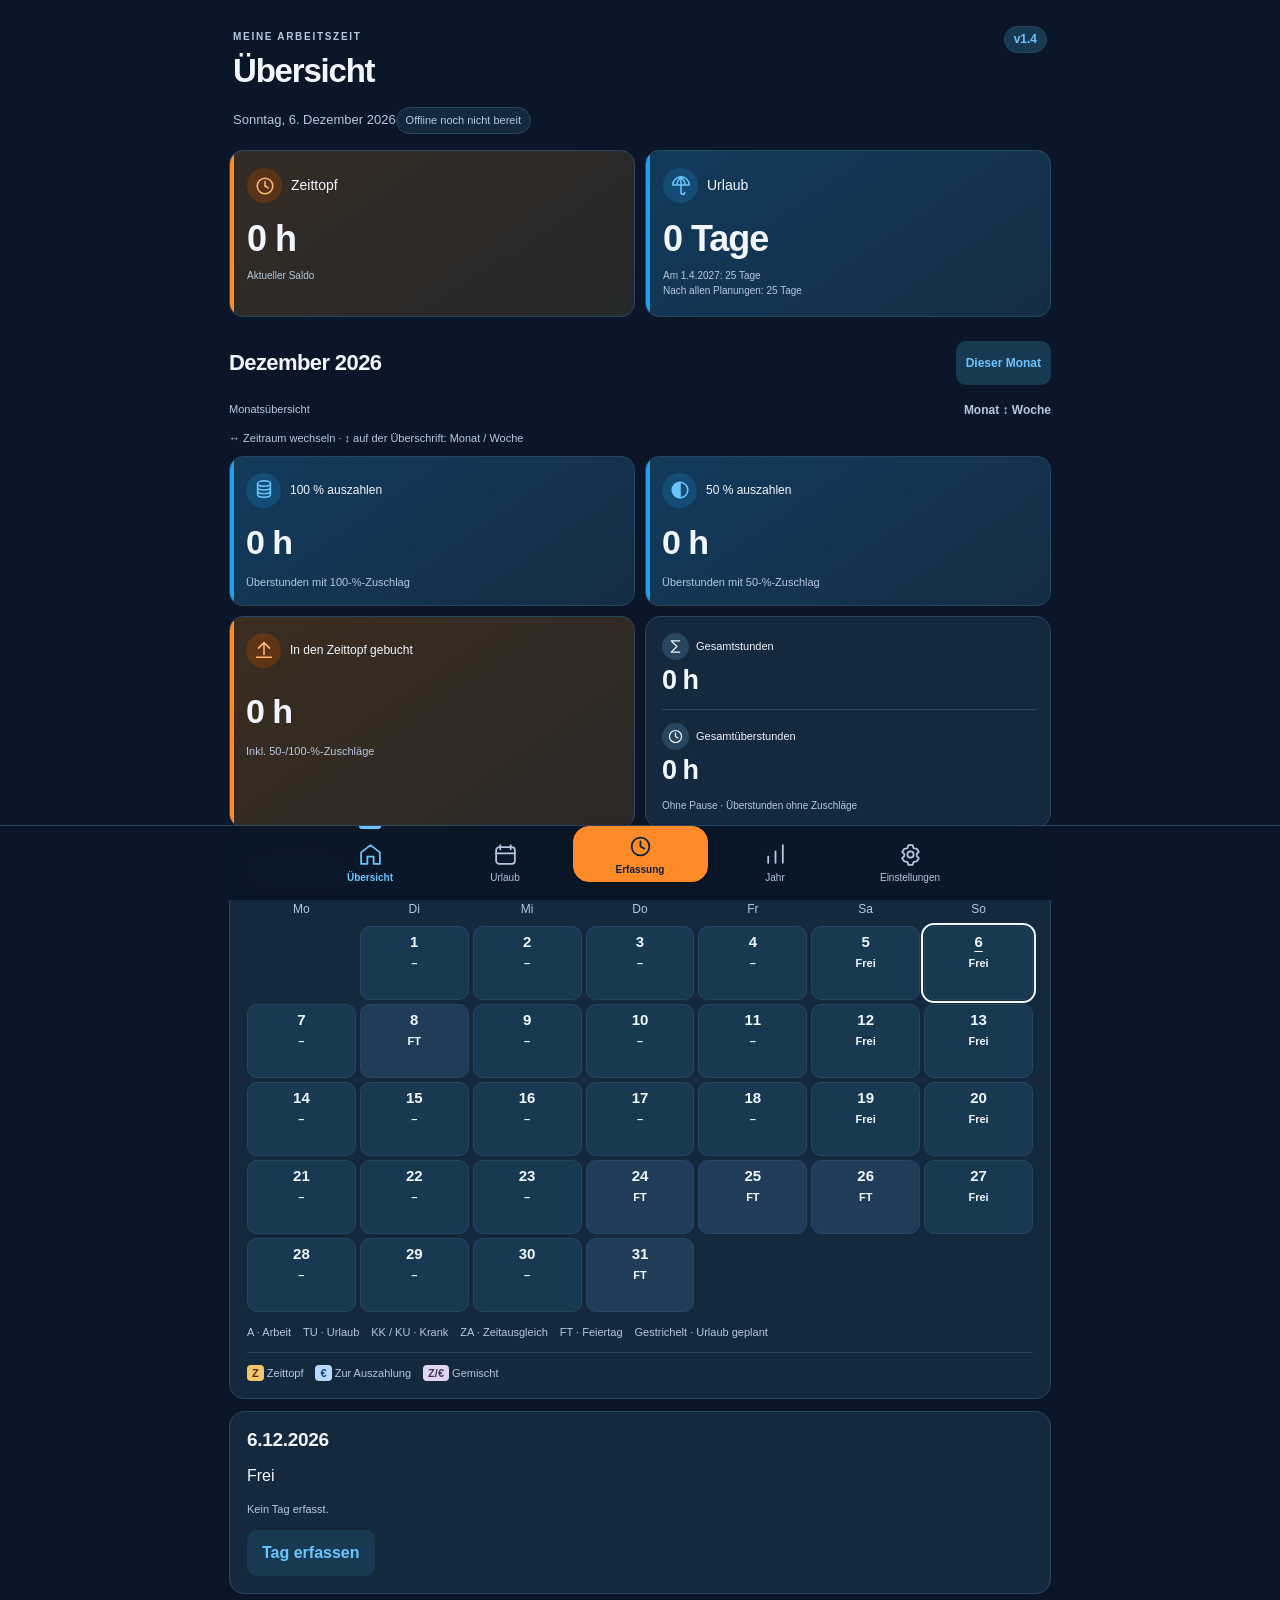
==== commit 56f664b9: "Add files via upload" ====
--- a/index.html
+++ b/index.html
@@ -1,21 +1,20 @@
-<!doctype html><html lang="de"><head><meta charset="utf-8"><meta name="viewport" content="width=device-width,initial-scale=1,viewport-fit=cover"><meta name="theme-color" content="#0b1728"><title>Meine Arbeitszeit</title><link rel="stylesheet" href="style.css?v=8e766b3183d4"><meta name="apple-mobile-web-app-capable" content="yes"><meta name="mobile-web-app-capable" content="yes"><meta name="apple-mobile-web-app-title" content="Meine Arbeitszeit"><meta name="apple-mobile-web-app-status-bar-style" content="default"><link rel="manifest" href="manifest.webmanifest"><link rel="apple-touch-icon" sizes="180x180" href="apple-touch-icon.png"><link rel="icon" type="image/svg+xml" href="icon.svg"></head><body><header><small>MEINE ARBEITSZEIT</small><span class="app-version" id="appVersion" aria-label="App-Version"></span><h1 id="heading">Übersicht</h1><small id="today"></small><div id="offlineSummary" class="offline-summary" role="status" aria-live="polite">Offline-Einrichtung wird geprüft</div></header><main><div id="pwaUpdate" class="notice pwa-update" hidden><p id="pwaUpdateText" role="status" aria-live="polite"></p><button type="button" id="applyPwaUpdate">Jetzt aktualisieren</button></div><div id="backupReminder" class="notice warning backup-reminder" hidden><p id="backupReminderText"></p><button type="button" class="secondary" id="openBackupReminder">Zur Datensicherung</button></div><div id="deleteStatus" class="notice success" role="status" aria-live="polite" hidden></div>
+<!doctype html><html lang="de"><head><meta charset="utf-8"><meta name="viewport" content="width=device-width,initial-scale=1,viewport-fit=cover"><meta name="theme-color" content="#0b1728"><title>Meine Arbeitszeit</title><link rel="stylesheet" href="style.css?v=f8b6969bfe0f"><meta name="apple-mobile-web-app-capable" content="yes"><meta name="mobile-web-app-capable" content="yes"><meta name="apple-mobile-web-app-title" content="Meine Arbeitszeit"><meta name="apple-mobile-web-app-status-bar-style" content="default"><link rel="manifest" href="manifest.webmanifest"><link rel="apple-touch-icon" sizes="180x180" href="apple-touch-icon.png"><link rel="icon" type="image/svg+xml" href="icon.svg"></head><body><header><small>MEINE ARBEITSZEIT</small><span class="app-version" id="appVersion" aria-label="App-Version"></span><h1 id="heading">Übersicht</h1><small id="today"></small><div id="offlineSummary" class="offline-summary" role="status" aria-live="polite">Offline-Einrichtung wird geprüft</div></header><main><div id="pwaUpdate" class="notice pwa-update" hidden><p id="pwaUpdateText" role="status" aria-live="polite"></p><button type="button" id="applyPwaUpdate">Jetzt aktualisieren</button></div><div id="backupReminder" class="notice warning backup-reminder" hidden><p id="backupReminderText"></p><button type="button" class="secondary" id="openBackupReminder">Zur Datensicherung</button></div><div id="deleteStatus" class="notice success" role="status" aria-live="polite" hidden></div>
 <section id="overview"><div class="grid"><div class="card balance-card"><div class="metric-title"><span class="icon-badge"><svg class="icon" viewBox="0 0 24 24" fill="none" stroke="currentColor" stroke-width="1.7" stroke-linecap="round" stroke-linejoin="round" aria-hidden="true"><circle cx="12" cy="12" r="8.5"/><path d="M12 7v5l3.5 2"/></svg></span>Zeittopf</div><div class="big" id="balance">0 h</div><div class="mini">Aktueller Saldo</div></div><div class="card balance-card vacation-balance"><div class="metric-title"><span class="icon-badge"><svg class="icon" viewBox="0 0 24 24" fill="none" stroke="currentColor" stroke-width="1.7" stroke-linecap="round" stroke-linejoin="round" aria-hidden="true"><path d="M3 11a9 9 0 0 1 18 0H3Zm9-9v17a2 2 0 0 0 4 0M7 11a17 17 0 0 1 5-9 17 17 0 0 1 5 9"/></svg></span>Urlaub</div><div class="big" id="vacCurrent">0 Tage</div><div class="mini" id="vacApril">01.04.: —</div><div class="mini" id="vacAfter">Nach allen Planungen: —</div></div></div>
-<div id="overviewMonths" tabindex="0" aria-label="Monatsübersicht. Nach links oder rechts wischen oder Pfeiltasten verwenden."><div class="month-summary" aria-labelledby="summaryMonth">
-  <h2 id="summaryMonth">Dieser Monat</h2>
-  <p class="mini">Nach links oder rechts wischen, um den Monat zu wechseln</p>
+<div id="overviewMonths" tabindex="0" aria-label="Monats- und Wochenübersicht. Links/rechts: Zeitraum. Oben/unten: Woche/Monat."><div class="month-summary" aria-labelledby="summaryMonth">
+<div id="overviewPeriodHead"><div class="overview-period-headline"><h2 id="summaryMonth" aria-live="polite">Dieser Monat</h2><button type="button" class="secondary" id="overviewCurrent">Dieser Monat</button></div><div class="overview-period-controls"><p class="mini" id="overviewPeriodRange"></p><button type="button" id="overviewModeToggle" aria-pressed="false" aria-label="Zwischen Monats- und Wochenansicht wechseln">Monat ↕ Woche</button></div><p class="overview-gesture-help">↔ Zeitraum wechseln · ↕ auf der Überschrift: Monat / Woche</p></div>
   <div class="grid" aria-live="polite">
     <div class="card pay-card"><div class="metric-title"><span class="icon-badge"><svg class="icon" viewBox="0 0 24 24" fill="none" stroke="currentColor" stroke-width="1.7" stroke-linecap="round" stroke-linejoin="round" aria-hidden="true"><ellipse cx="12" cy="5" rx="7" ry="3"/><path d="M5 5v12c0 1.7 3.1 3 7 3s7-1.3 7-3V5M5 9c0 1.7 3.1 3 7 3s7-1.3 7-3M5 13c0 1.7 3.1 3 7 3s7-1.3 7-3"/></svg></span><span>100 % auszahlen</span></div><div class="big" id="monthPay100">0 h</div><div class="mini">Überstunden mit 100-%-Zuschlag</div></div>
     <div class="card pay-card"><div class="metric-title"><span class="icon-badge"><svg class="icon" viewBox="0 0 24 24" fill="none" stroke="currentColor" stroke-width="1.7" stroke-linecap="round" stroke-linejoin="round" aria-hidden="true"><circle cx="12" cy="12" r="8.5"/><path d="M12 3.5v17"/><path d="M12 3.5a8.5 8.5 0 0 0 0 17Z" fill="currentColor" stroke="none"/></svg></span><span>50 % auszahlen</span></div><div class="big" id="monthPay50">0 h</div><div class="mini">Überstunden mit 50-%-Zuschlag</div></div>
     <div class="card credit-card"><div class="metric-title"><span class="icon-badge"><svg class="icon" viewBox="0 0 24 24" fill="none" stroke="currentColor" stroke-width="1.7" stroke-linecap="round" stroke-linejoin="round" aria-hidden="true"><path d="M12 17V4m-6 6 6-6 6 6M4 20h16"/></svg></span><span>In den Zeittopf gebucht</span></div><div class="big" id="monthTimeCredit">0 h</div><div class="mini">Inkl. 50-/100-%-Zuschläge</div></div>
     <div class="card totals-card"><div class="total-hours"><div><div class="metric-title"><span class="icon-badge"><svg class="icon" viewBox="0 0 24 24" fill="none" stroke="currentColor" stroke-width="1.7" stroke-linecap="round" stroke-linejoin="round" aria-hidden="true"><path d="M18 4H6l8 8-8 8h12"/></svg></span><span>Gesamtstunden</span></div><div class="big" id="monthWorked">0 h</div></div><div><div class="metric-title"><span class="icon-badge"><svg class="icon" viewBox="0 0 24 24" fill="none" stroke="currentColor" stroke-width="1.7" stroke-linecap="round" stroke-linejoin="round" aria-hidden="true"><circle cx="12" cy="12" r="8.5"/><path d="M12 7v5l3.5 2"/></svg></span><span>Gesamtüberstunden</span></div><div class="big" id="monthOvertime">0 h</div></div></div><div class="mini">Ohne Pause · Überstunden ohne Zuschläge</div></div>
   </div>
-</div><div id="overviewWarning"></div><div class="card ov-calendar-card"><h3>Dein Monat</h3><div id="overviewCalendar" class="ov-calendar" aria-label="Monatskalender"></div><div class="ov-legend"><span>A · Arbeit</span><span>TU · Urlaub</span><span>KK / KU · Krank</span><span>ZA · Zeitausgleich</span><span>FT · Feiertag</span><span>Gestrichelt · Urlaub geplant</span></div><div class="ov-legend ov-booking-legend"><span><b class="ov-booking-time">Z</b> Zeittopf</span><span><b class="ov-booking-pay">€</b> Zur Auszahlung</span><span><b class="ov-booking-mixed">Z/€</b> Gemischt</span></div></div><div class="card" id="overviewDayDetails" aria-live="polite"></div></div></section>
+<p class="mini" id="overviewWeekInfo" aria-live="polite" hidden></p></div><div id="overviewWarning"></div><div class="card ov-calendar-card"><h3 id="overviewCalendarTitle">Dein Monat</h3><div id="overviewCalendar" class="ov-calendar" aria-label="Monatskalender"></div><div class="ov-legend"><span>A · Arbeit</span><span>TU · Urlaub</span><span>KK / KU · Krank</span><span>ZA · Zeitausgleich</span><span>FT · Feiertag</span><span>Gestrichelt · Urlaub geplant</span></div><div class="ov-legend ov-booking-legend"><span><b class="ov-booking-time">Z</b> Zeittopf</span><span><b class="ov-booking-pay">€</b> Zur Auszahlung</span><span><b class="ov-booking-mixed">Z/€</b> Gemischt</span></div></div><div class="card" id="overviewDayDetails" aria-live="polite"></div></div></section>
 <section id="entry" hidden><div class="card"><h3>Arbeitszeit erfassen</h3><form id="entryForm"><label>Datum</label><input type="date" id="entryDate" required><label>Tagesart</label><select id="entryType"><option value="Arbeit">Arbeit</option><option value="TU">TU – Urlaub</option><option value="ZA">ZA – Zeitausgleich</option><option value="KK">KK – Krankenstand</option><option value="KU">KU – Krankstand/Arbeitsunfall</option><option value="Feiertag">Feiertag</option><option value="Frei">Frei</option></select><div id="workFields"><div id="entryShiftHint" class="mini" aria-live="polite"></div><label>Arbeitsplatz</label><select id="entryWorkplace"></select><div class="split"><div><label>Beginn</label><input id="entryStart" type="time" value="06:00"></div><div><label>Ende</label><input id="entryEnd" type="time" value="14:00"></div></div><label>Pause (Minuten)</label><input type="number" min="0" max="600" id="entryBreak" value="18"><label for="entryBreakStart">Pausenbeginn (optional)</label><input id="entryBreakStart" type="time"><p class="mini">Mit Uhrzeit wird die Pause genau dort abgezogen. Ohne Uhrzeit bleibt die bisherige rechnerische Zuordnung innerhalb der Schicht bestehen.</p><p class="mini">Ohne Häkchen: vollständige Gutschrift im Zeittopf inklusive Zuschlag. Bei 50:50 wird die ursprüngliche Stundenmenge halbiert.</p><div class="split payout-options"><fieldset><legend>Überstunden 50 %</legend><label><input type="checkbox" id="entryPay50"> Auszahlen</label><label><input type="checkbox" id="entrySplit50"> 50:50</label></fieldset><fieldset><legend>Überstunden 100 %</legend><label><input type="checkbox" id="entryPay100"> Auszahlen</label><label><input type="checkbox" id="entrySplit100"> 50:50</label></fieldset></div><details id="premiumRules" class="notice premium-rules"><summary>Deine Zuschlagsregeln</summary><div>Montag bis Freitag ohne Feiertag: Ab der dritten Überstunde des Tages 100 %. Bereits mit 100 % bewertete frühe Überstunden zählen zu den ersten zwei Überstunden mit. Überstunden zwischen 20:00 und 06:00 sowie nach der Nachtschicht: 100 %. Überstunden über 50 Netto-Wochenstunden: 100 %. Samstag: grundsätzlich 50 %, ab der 11. Nettoarbeitsstunde 100 %. Sonntag und österreichische Feiertage: 100 %.<br>Die tägliche Normalarbeitszeit beträgt weiterhin 7 h 42 min. Nur der Nettoüberschuss wird als Überstunde gebucht; frühe Überstunden werden zuerst zugeordnet. Unter 7 h 42 min wird die Fehlzeit vom Zeittopf abgezogen. An Samstagen, Sonntagen und Feiertagen gilt diese Mindestzeit nicht. Ein angegebener Pausenbeginn bestimmt den genauen Abzug; ohne Uhrzeit wird die Pause wie bisher vorrangig innerhalb der regulären Schicht abgezogen. Freitag 22:00 bis Samstag 06:00 bleibt normale Freitagsarbeit. Samstag auf Sonntag gilt ab 00:00 ein Zuschlag von 100 %. Eine am Sonntag begonnene Schicht zählt bis zu ihrem Ende vollständig mit 100 %.</div></details><div class="split"><div><label>Überstunden 50 % (h)</label><input id="entry50" type="number" step="0.01" min="0" placeholder="Automatisch"></div><div><label>Überstunden 100 % (h)</label><input id="entry100" type="number" step="0.01" min="0" placeholder="Automatisch"></div></div></div><div id="entryCalculation" class="notice" aria-live="polite"></div><label>Bemerkung</label><textarea id="entryNote" rows="2"></textarea><div class="row" style="margin-top:14px"><button type="submit" id="entrySave">Tag speichern</button><button type="button" class="secondary" id="entryReset">Neu</button></div><div id="entryInfo" class="notice" hidden></div></form></div><div class="card"><h3>Gespeicherte Tage</h3><div id="entryList"></div></div></section>
 <section id="vacation" hidden><div class="card" id="calendarCard"><div class="calendar-head"><button class="secondary" id="monthPrev" aria-label="Vorheriger Monat">‹</button><strong id="monthLabel"></strong><button class="secondary" id="monthNext" aria-label="Nächster Monat">›</button></div><div class="calendar-selection-toolbar"><button type="button" class="secondary" id="calendarMulti" aria-pressed="false">Mehrere Tage auswählen</button><button type="button" class="secondary" id="clearCalendarSelection" disabled>Auswahl leeren</button></div><p class="mini calendar-selection-help" id="calendarSelectionHelp"></p><div class="calendar" id="calendar"></div><div class="legend"><span><i style="background:var(--plan-bg)"></i>Geplant</span><span><i style="background:var(--used-bg)"></i>Erfasst</span><span><i style="background:var(--holiday-bg)"></i>Feiertag / arbeitsfrei</span><span>Markierung = aktuelle Auswahl</span></div><div id="calendarSelectionSummary" class="calendar-selection-summary" role="status" aria-live="polite"></div><div class="row" style="margin-top:12px"><button type="button" id="planSelected" disabled>Auswahl übernehmen</button><button type="button" class="secondary" id="removeSelected" disabled>Planungen entfernen</button></div><div id="calendarHolidays" class="calendar-holidays"></div><div id="chosenDate" class="notice">Wähle einen Tag im Kalender.</div></div><div class="card"><h3>Zeitraum auswählen</h3><div class="split"><div><label>Von</label><input type="date" id="planFrom"></div><div><label>Bis</label><input type="date" id="planTo"></div></div><fieldset class="plan-weekdays"><legend>Wochentage für die Zeitraum-Auswahl</legend><div class="plan-weekday-grid"><label><input type="checkbox" data-plan-weekday value="1" checked><span>Mo</span></label><label><input type="checkbox" data-plan-weekday value="2" checked><span>Di</span></label><label><input type="checkbox" data-plan-weekday value="3" checked><span>Mi</span></label><label><input type="checkbox" data-plan-weekday value="4" checked><span>Do</span></label><label><input type="checkbox" data-plan-weekday value="5" checked><span>Fr</span></label></div><div class="plan-weekday-presets"><button type="button" class="secondary" id="planWeekdaysAll">Mo–Fr</button><button type="button" class="secondary" id="planWeekdaysNone">Keine</button></div></fieldset><p class="mini">Wähle zuerst einen Zeitraum und die gewünschten Wochentage. Feiertage, Wochenenden sowie der 24. und 31. Dezember werden ausgenommen. Der Josefitag bleibt ein Arbeitstag. Passe die Auswahl anschließend im Kalender an und speichere sie mit „Auswahl übernehmen“. Vergangene Tage werden als Urlaub gebucht; zukünftige Tage werden geplant.</p><button type="button" id="planRange">Zeitraum auswählen</button><div id="planInfo" role="status" aria-live="polite"></div></div><div class="card"><strong>Deine Urlaubsprognosen</strong><div class="item"><span>Aktuell verfügbar</span><strong id="planCurrent"></strong></div><div class="item"><span id="aprilLabel">Zum nächsten 1. April</span><strong id="planApril"></strong></div><div class="item"><span>Nach allen Planungen</span><strong id="planAfter"></strong></div><div id="vacWarnings"></div></div></section>
 <section id="year" hidden>
 <div class="year-picker"><label for="yearSelect">Jahr auswählen</label><select id="yearSelect"></select></div>
 <div class="card year-hero"><div class="metric-title" id="yearTotalLabel">Arbeitsstunden im Jahr</div><div class="big" id="yearTotalWorked">0 h</div><div class="muted" id="yearTotalOvertime">0 h Überstunden im Jahr</div><div class="mini" style="margin-top:10px">Gespeicherte Einträge · Arbeitsstunden ohne Pause · Überstunden ohne Zuschläge</div></div>
-<div id="yearStats" class="year-stats"></div>
+<div id="yearStats" class="year-stats"></div><p class="mini special-work-note">Gearbeitete Samstage, Sonntage und gesetzliche Feiertage: bis heute, nach Schichtbeginn. Ein Feiertag am Wochenende zählt in beiden Kategorien.</p>
 <div class="card"><h3>Monatsvergleich</h3><div class="year-switch" role="group" aria-label="Stundenart für den Monatsvergleich"><button type="button" id="yearMeasureWorked" data-year-measure="worked" aria-pressed="true">Arbeitsstunden</button><button type="button" id="yearMeasureOvertime" data-year-measure="overtime" aria-pressed="false">Überstunden</button></div><div id="yearBars" role="group" aria-label="Monate vergleichen"></div><div class="year-axis" aria-hidden="true"><span>0 h</span><span id="yearAxisMax">0 h</span></div><p class="mini">Tippe auf einen Monat für seine Details.</p><div id="yearMonthSummary" class="year-selection" aria-live="polite"></div></div>
 <div class="card"><div class="year-details-head"><h3 id="yearEntriesHeading">Erfasste Tage</h3><span id="yearEntryCount" class="pill"></span></div><div id="yearEntries"></div></div>
 </section>
@@ -59,7 +58,15 @@
 <div class="planning-rule-note"><strong>Deine Überstundenregeln bleiben erhalten.</strong><p class="mini">Schicht und Pause werden in der Tageserfassung vorgeschlagen. Änderungen dort gelten nur für den einzelnen Eintrag.</p></div>
 <div id="planningStatus" class="notice" role="status" aria-live="polite" hidden></div>
 </div></details>
-<details class="card settings-panel"><summary><h3>Zusätzliche Urlaubsgutschrift</h3></summary><div class="settings-panel-content"><div class="split"><div><label>Datum</label><input type="date" id="creditDate"></div><div><label>Tage (+/−)</label><input type="number" step="0.5" id="creditDays" value="1"></div></div><button id="addCredit" style="margin-top:12px">Buchen</button><div id="creditList"></div></div></details><details class="card settings-panel" id="reportCard"><summary><h3>Export und Drucken</h3></summary><div class="settings-panel-content">
+<details class="card settings-panel" id="correctionCard"><summary><h3>Saldokorrektur</h3></summary><div class="settings-panel-content">
+<p class="mini">Zeittopf korrigieren oder Urlaubstage gutschreiben und abziehen. Arbeitszeiteinträge und Anfangssalden bleiben erhalten.</p>
+<form id="correctionForm"><div class="split"><div><label for="correctionDate">Buchungsdatum</label><input type="date" id="correctionDate" required></div><div><label for="correctionKind">Saldo</label><select id="correctionKind"><option value="time">Zeittopf</option><option value="vacation">Urlaub</option></select></div></div>
+<div class="split"><div><label for="correctionSign">Änderung</label><select id="correctionSign"><option value="plus">+ Hinzufügen</option><option value="minus">− Abziehen</option></select></div><div><label for="correctionAmount" id="correctionAmountLabel">Stunden (z. B. 5:30 oder 5,5)</label><input id="correctionAmount" type="text" inputmode="decimal" maxlength="16" required autocomplete="off"></div></div>
+<label for="correctionReason">Grund (optional)</label><textarea id="correctionReason" rows="2" maxlength="500"></textarea><button type="submit" id="saveCorrection" style="margin-top:12px">Korrektur buchen</button></form>
+<div id="correctionStatus" class="notice" role="status" aria-live="polite" hidden></div>
+<h4>Buchungshistorie</h4><p class="mini">Fehler mit „Gegenbuchen“ ausgleichen. Bisherige zusätzliche Urlaubsgutschriften sind hier enthalten. Die jährliche Gutschrift am 1. April bleibt in den Grundeinstellungen.</p><div id="correctionList"></div>
+</div></details>
+<details class="card settings-panel" id="reportCard"><summary><h3>Export und Drucken</h3></summary><div class="settings-panel-content">
 <p class="mini">Arbeitszeiten, Überstunden, Urlaub, Zeitausgleich und Zeittopf für den gewünschten Zeitraum ausgeben.</p>
 <label for="reportPeriod">Zeitraum</label><select id="reportPeriod"><option value="week">Woche</option><option value="month" selected>Monat</option><option value="year">Jahr</option><option value="range">Freier Zeitraum</option><option value="all">Alle gespeicherten Daten</option></select>
 <div class="report-controls" id="reportControls-week" hidden><label for="reportWeekDate">Ein Tag in der gewünschten Kalenderwoche</label><input type="date" id="reportWeekDate"></div>
@@ -93,4 +100,4 @@
 <p>Das Löschen kann nur mit einer zuvor gespeicherten Sicherungsdatei rückgängig gemacht werden.</p>
 <div id="resetDataError" class="notice warning" role="alert" hidden></div>
 <div class="row"><button type="button" class="secondary" id="cancelResetData" autofocus>Abbrechen</button><button type="button" class="danger" id="confirmResetData">Alles löschen</button></div>
-</dialog><div id="printToolbar" hidden><div class="row"><button type="button" id="closePrintPreview" class="secondary">Zurück</button><button type="button" id="nativePrint">Drucken / PDF</button><button type="button" id="savePdf" class="secondary">PDF speichern</button><button type="button" id="sharePdf" class="secondary">PDF teilen</button></div><p id="printPreviewInfo"></p><p class="mini">Auf dem iPhone kannst du die PDF speichern oder über „PDF teilen“ weitergeben und drucken. Falls der Druckdialog in der Home-Bildschirm-App nicht öffnet, nutze die PDF oder öffne die App in Safari.</p><div id="pdfStatus" role="status" aria-live="polite"></div></div><article id="printReport" aria-label="Arbeitszeitnachweis"></article><script src="vendor/pdf-lib.min.js"></script><script src="app.js?v=7401e7cd7173"></script></body></html>
+</dialog><div id="printToolbar" hidden><div class="row"><button type="button" id="closePrintPreview" class="secondary">Zurück</button><button type="button" id="nativePrint">Drucken / PDF</button><button type="button" id="savePdf" class="secondary">PDF speichern</button><button type="button" id="sharePdf" class="secondary">PDF teilen</button></div><p id="printPreviewInfo"></p><p class="mini">Auf dem iPhone kannst du die PDF speichern oder über „PDF teilen“ weitergeben und drucken. Falls der Druckdialog in der Home-Bildschirm-App nicht öffnet, nutze die PDF oder öffne die App in Safari.</p><div id="pdfStatus" role="status" aria-live="polite"></div></div><article id="printReport" aria-label="Arbeitszeitnachweis"></article><script src="vendor/pdf-lib.min.js"></script><script src="app.js?v=ee339af03805"></script></body></html>
--- a/style.css
+++ b/style.css
@@ -210,3 +210,18 @@
 #overviewMonths{touch-action:pan-y;outline-offset:4px}.ov-calendar{display:grid;grid-template-columns:repeat(7,minmax(0,1fr));gap:4px}.ov-weekday{text-align:center;font-size:12px;color:var(--sub);padding:6px 0}.ov-day{min-width:0;min-height:74px;padding:6px 1px;display:flex;flex-direction:column;align-items:center;justify-content:space-between;border:1px solid var(--line);border-radius:10px;color:var(--ink);background:var(--soft);font-size:11px;gap:3px}.ov-day strong{font-size:15px}.ov-work{background:#e1f4e9;color:#155534}.ov-vacation{background:#deecff;color:#124c8d}.ov-sick{background:#ffe4e9;color:#90243d}.ov-za{background:#fff0db;color:#805016}.ov-holiday{background:var(--holiday-bg);color:var(--ink)}.ov-planned{background:transparent;border:2px dashed #568ec0;color:var(--ink)}.dark .ov-work{background:#153b30;color:#bce8ce}.dark .ov-vacation{background:#183859;color:#b9dcff}.dark .ov-sick{background:#482534;color:#ffbdca}.dark .ov-za{background:#49371f;color:#ffdc9d}.ov-today strong{text-decoration:underline;text-underline-offset:4px}.ov-day[aria-pressed=true]{outline:2px solid var(--ink);outline-offset:1px}.ov-booking{min-height:17px;font-size:10px;line-height:17px;padding:0 3px;border-radius:5px;font-weight:700}.ov-booking-time{background:#f6c46c;color:#493111}.ov-booking-pay{background:#b6d9ff;color:#123f70}.ov-booking-mixed{background:#e2d6ef;color:#48305e}.ov-legend{display:flex;gap:8px 12px;flex-wrap:wrap;font-size:11px;color:var(--sub);margin-top:14px}.ov-booking-legend{border-top:1px solid var(--line);padding-top:12px}.ov-booking-legend b{display:inline-block;padding:2px 5px;border-radius:4px}.ov-detail-grid{display:grid;grid-template-columns:1fr 1fr;gap:12px}.ov-detail-grid span{font-size:12px;color:var(--sub)}.ov-detail-grid strong{display:block;color:var(--ink);font-size:20px;margin-top:3px}.ov-booking-details{border-top:1px solid var(--line);margin-top:15px}.ov-calendar-card h3{margin-top:0}#overviewDayDetails p{overflow-wrap:anywhere}@media(max-width:350px){.ov-day{min-height:68px;border-radius:7px}.ov-calendar{gap:3px}.ov-day strong{font-size:14px}.ov-booking{font-size:9px}}
 
 #overviewMonths .month-summary>.mini{display:block;margin:0 3px 13px}
+
+/* Keep the four existing summary tiles in their original two-column layout. */
+#overviewPeriodHead{touch-action:none;user-select:none;-webkit-user-select:none;margin-bottom:12px}
+.overview-period-headline{display:flex;align-items:center;justify-content:space-between;gap:10px}.overview-period-headline h2{margin:0;min-width:0}
+.overview-period-headline button{flex-shrink:0;font-size:12px;padding:8px 10px;min-height:44px}
+.overview-period-controls{display:flex;justify-content:space-between;align-items:center;gap:8px;margin-top:3px}.overview-period-controls .mini{margin:0;min-width:0}
+#overviewModeToggle{background:none;color:var(--sub);font-size:12px;padding:8px 0;min-height:44px;text-align:right}
+.overview-gesture-help{display:block;margin:0;color:var(--sub);font-size:11px}
+#overviewWeekInfo{margin:0 3px 14px;line-height:1.5}
+.ov-day.ov-in-week{box-shadow:inset 0 0 0 2px var(--orange-ink)}
+.correction-row{display:flex;align-items:center;gap:12px;justify-content:space-between;padding:14px 0;border-bottom:1px solid var(--line)}
+.correction-row>div{min-width:0;overflow-wrap:anywhere}.correction-row strong{display:block;font-size:13px}.correction-row small{color:var(--sub)}
+.correction-row p{margin:6px 0;font-size:13px}.correction-row button{flex-shrink:0;font-size:12px;padding:8px 10px;min-height:44px}.correction-value{display:block;font-size:20px;font-weight:700;font-variant-numeric:tabular-nums;margin-top:5px}
+#correctionForm label{line-height:1.5}#correctionList{margin-top:8px}.special-work-note{margin:0 3px 18px;line-height:1.5}
+@media(max-width:360px){.overview-period-headline{gap:6px}.overview-period-headline h2{font-size:20px}.overview-period-controls{flex-wrap:wrap}#overviewModeToggle{text-align:left}.correction-row{align-items:flex-start;flex-wrap:wrap}}
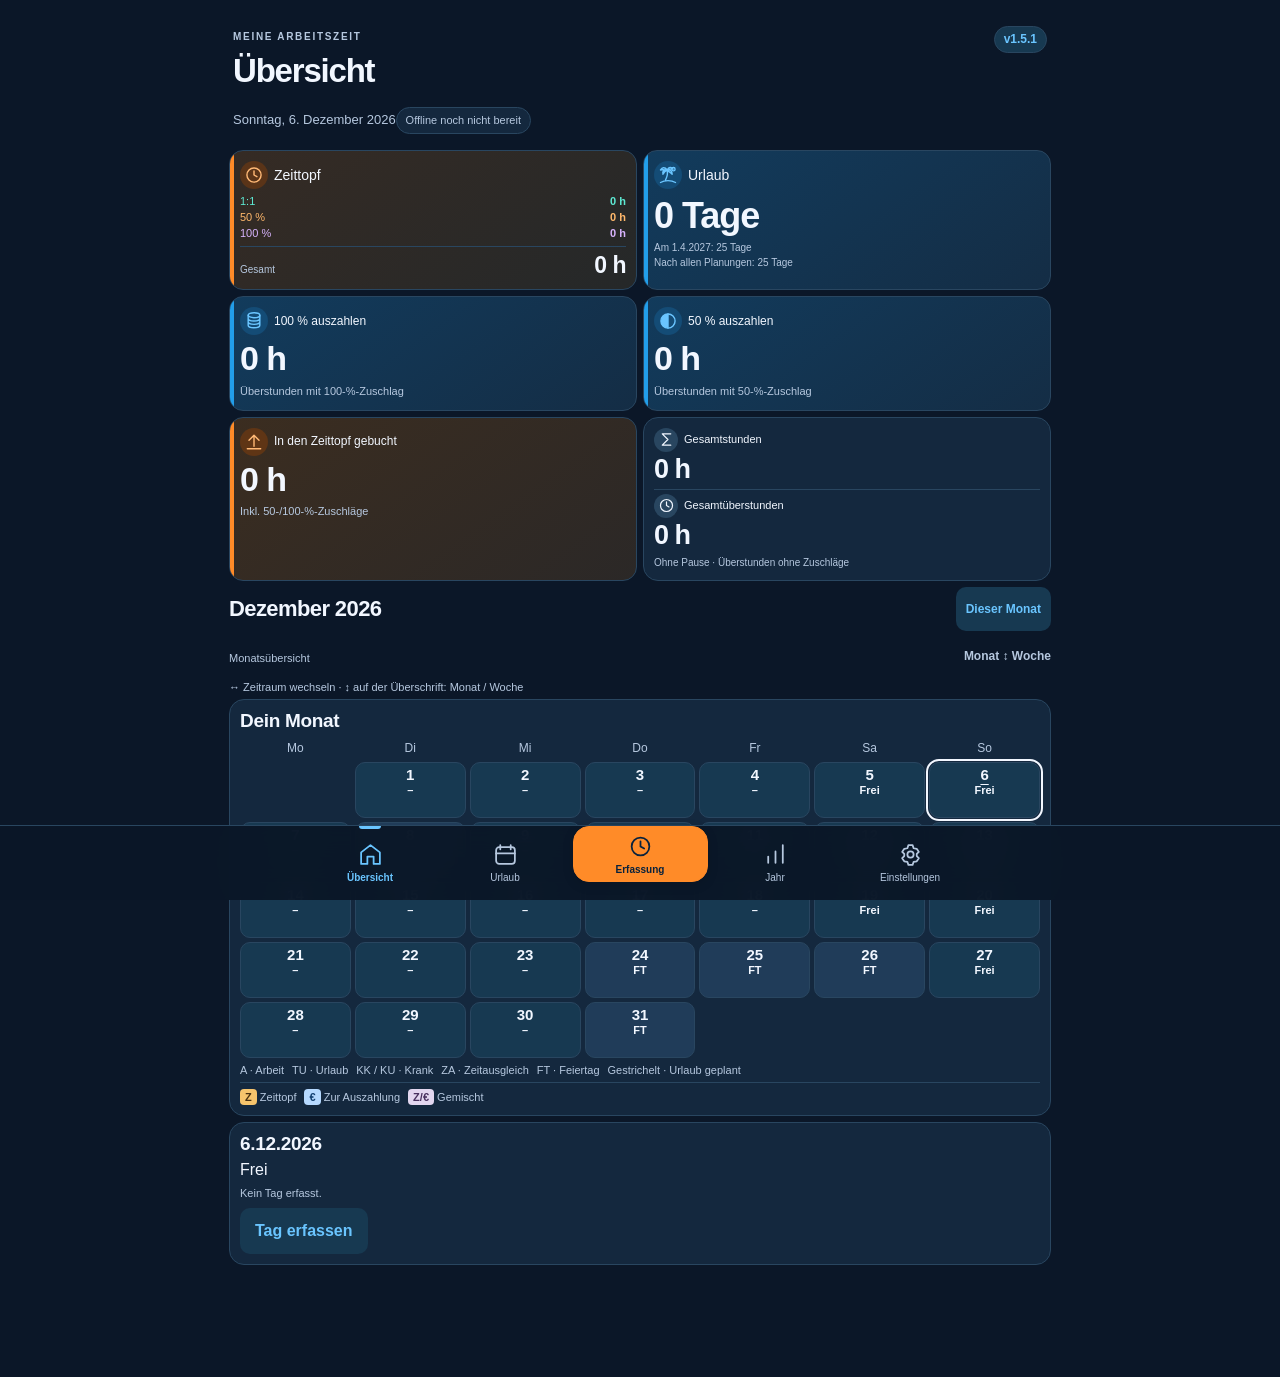
==== commit c92a97ae: "Add files via upload" ====
--- a/index.html
+++ b/index.html
@@ -1,14 +1,14 @@
-<!doctype html><html lang="de"><head><meta charset="utf-8"><meta name="viewport" content="width=device-width,initial-scale=1,viewport-fit=cover"><meta name="theme-color" content="#0b1728"><title>Meine Arbeitszeit</title><link rel="stylesheet" href="style.css?v=f8b6969bfe0f"><meta name="apple-mobile-web-app-capable" content="yes"><meta name="mobile-web-app-capable" content="yes"><meta name="apple-mobile-web-app-title" content="Meine Arbeitszeit"><meta name="apple-mobile-web-app-status-bar-style" content="default"><link rel="manifest" href="manifest.webmanifest"><link rel="apple-touch-icon" sizes="180x180" href="apple-touch-icon.png"><link rel="icon" type="image/svg+xml" href="icon.svg"></head><body><header><small>MEINE ARBEITSZEIT</small><span class="app-version" id="appVersion" aria-label="App-Version"></span><h1 id="heading">Übersicht</h1><small id="today"></small><div id="offlineSummary" class="offline-summary" role="status" aria-live="polite">Offline-Einrichtung wird geprüft</div></header><main><div id="pwaUpdate" class="notice pwa-update" hidden><p id="pwaUpdateText" role="status" aria-live="polite"></p><button type="button" id="applyPwaUpdate">Jetzt aktualisieren</button></div><div id="backupReminder" class="notice warning backup-reminder" hidden><p id="backupReminderText"></p><button type="button" class="secondary" id="openBackupReminder">Zur Datensicherung</button></div><div id="deleteStatus" class="notice success" role="status" aria-live="polite" hidden></div>
-<section id="overview"><div class="grid"><div class="card balance-card"><div class="metric-title"><span class="icon-badge"><svg class="icon" viewBox="0 0 24 24" fill="none" stroke="currentColor" stroke-width="1.7" stroke-linecap="round" stroke-linejoin="round" aria-hidden="true"><circle cx="12" cy="12" r="8.5"/><path d="M12 7v5l3.5 2"/></svg></span>Zeittopf</div><div class="big" id="balance">0 h</div><div class="mini">Aktueller Saldo</div></div><div class="card balance-card vacation-balance"><div class="metric-title"><span class="icon-badge"><svg class="icon" viewBox="0 0 24 24" fill="none" stroke="currentColor" stroke-width="1.7" stroke-linecap="round" stroke-linejoin="round" aria-hidden="true"><path d="M3 11a9 9 0 0 1 18 0H3Zm9-9v17a2 2 0 0 0 4 0M7 11a17 17 0 0 1 5-9 17 17 0 0 1 5 9"/></svg></span>Urlaub</div><div class="big" id="vacCurrent">0 Tage</div><div class="mini" id="vacApril">01.04.: —</div><div class="mini" id="vacAfter">Nach allen Planungen: —</div></div></div>
+<!doctype html><html lang="de"><head><meta charset="utf-8"><meta name="viewport" content="width=device-width,initial-scale=1,viewport-fit=cover"><meta name="theme-color" content="#0b1728"><title>Meine Arbeitszeit</title><link rel="stylesheet" href="style.css?v=1d35f071f0e6"><meta name="apple-mobile-web-app-capable" content="yes"><meta name="mobile-web-app-capable" content="yes"><meta name="apple-mobile-web-app-title" content="Meine Arbeitszeit"><meta name="apple-mobile-web-app-status-bar-style" content="default"><link rel="manifest" href="manifest.webmanifest"><link rel="apple-touch-icon" sizes="180x180" href="apple-touch-icon.png"><link rel="icon" type="image/svg+xml" href="icon.svg"></head><body><header><small>MEINE ARBEITSZEIT</small><span class="app-version" id="appVersion" aria-label="App-Version"></span><h1 id="heading">Übersicht</h1><small id="today"></small><div id="offlineSummary" class="offline-summary" role="status" aria-live="polite">Offline-Einrichtung wird geprüft</div></header><main><div id="pwaUpdate" class="notice pwa-update" hidden><p id="pwaUpdateText" role="status" aria-live="polite"></p><button type="button" id="applyPwaUpdate">Jetzt aktualisieren</button></div><div id="backupReminder" class="notice warning backup-reminder" hidden><p id="backupReminderText"></p><button type="button" class="secondary" id="openBackupReminder">Zur Datensicherung</button></div><div id="deleteStatus" class="notice success" role="status" aria-live="polite" hidden></div>
+<section id="overview"><div class="grid"><div class="card balance-card"><div class="metric-title"><span class="icon-badge"><svg class="icon" viewBox="0 0 24 24" fill="none" stroke="currentColor" stroke-width="1.7" stroke-linecap="round" stroke-linejoin="round" aria-hidden="true"><circle cx="12" cy="12" r="8.5"/><path d="M12 7v5l3.5 2"/></svg></span>Zeittopf</div><div class="time-pots" aria-label="Getrennte Zeittopfsalden"><div><span>1:1</span><strong id="balance11">0 h</strong></div><div><span>50 %</span><strong id="balance50">0 h</strong></div><div><span>100 %</span><strong id="balance100">0 h</strong></div></div><div class="time-total"><span>Gesamt</span><strong id="balance">0 h</strong></div></div><div class="card balance-card vacation-balance"><div class="metric-title"><span class="icon-badge"><svg class="icon" viewBox="0 0 24 24" fill="none" stroke="currentColor" stroke-width="1.7" stroke-linecap="round" stroke-linejoin="round" aria-hidden="true"><circle cx="18.5" cy="5" r="2"/><path d="M3 21c5-3 13-3 18 0M9 18c2-4 3-8 2-12M11 6C8 2 5 3 3 6c3-1 6 0 8 0Zm0 0c2-4 5-4 7-1-3-1-5 0-7 1Zm0 0c4-1 6 2 6 5-2-2-4-3-6-5Zm0 0C7 5 5 8 6 11c1-2 3-4 5-5Z"/></svg></span>Urlaub</div><div class="big" id="vacCurrent">0 Tage</div><div class="mini" id="vacApril">01.04.: —</div><div class="mini" id="vacAfter">Nach allen Planungen: —</div></div></div>
 <div id="overviewMonths" tabindex="0" aria-label="Monats- und Wochenübersicht. Links/rechts: Zeitraum. Oben/unten: Woche/Monat."><div class="month-summary" aria-labelledby="summaryMonth">
-<div id="overviewPeriodHead"><div class="overview-period-headline"><h2 id="summaryMonth" aria-live="polite">Dieser Monat</h2><button type="button" class="secondary" id="overviewCurrent">Dieser Monat</button></div><div class="overview-period-controls"><p class="mini" id="overviewPeriodRange"></p><button type="button" id="overviewModeToggle" aria-pressed="false" aria-label="Zwischen Monats- und Wochenansicht wechseln">Monat ↕ Woche</button></div><p class="overview-gesture-help">↔ Zeitraum wechseln · ↕ auf der Überschrift: Monat / Woche</p></div>
+
   <div class="grid" aria-live="polite">
     <div class="card pay-card"><div class="metric-title"><span class="icon-badge"><svg class="icon" viewBox="0 0 24 24" fill="none" stroke="currentColor" stroke-width="1.7" stroke-linecap="round" stroke-linejoin="round" aria-hidden="true"><ellipse cx="12" cy="5" rx="7" ry="3"/><path d="M5 5v12c0 1.7 3.1 3 7 3s7-1.3 7-3V5M5 9c0 1.7 3.1 3 7 3s7-1.3 7-3M5 13c0 1.7 3.1 3 7 3s7-1.3 7-3"/></svg></span><span>100 % auszahlen</span></div><div class="big" id="monthPay100">0 h</div><div class="mini">Überstunden mit 100-%-Zuschlag</div></div>
     <div class="card pay-card"><div class="metric-title"><span class="icon-badge"><svg class="icon" viewBox="0 0 24 24" fill="none" stroke="currentColor" stroke-width="1.7" stroke-linecap="round" stroke-linejoin="round" aria-hidden="true"><circle cx="12" cy="12" r="8.5"/><path d="M12 3.5v17"/><path d="M12 3.5a8.5 8.5 0 0 0 0 17Z" fill="currentColor" stroke="none"/></svg></span><span>50 % auszahlen</span></div><div class="big" id="monthPay50">0 h</div><div class="mini">Überstunden mit 50-%-Zuschlag</div></div>
     <div class="card credit-card"><div class="metric-title"><span class="icon-badge"><svg class="icon" viewBox="0 0 24 24" fill="none" stroke="currentColor" stroke-width="1.7" stroke-linecap="round" stroke-linejoin="round" aria-hidden="true"><path d="M12 17V4m-6 6 6-6 6 6M4 20h16"/></svg></span><span>In den Zeittopf gebucht</span></div><div class="big" id="monthTimeCredit">0 h</div><div class="mini">Inkl. 50-/100-%-Zuschläge</div></div>
-    <div class="card totals-card"><div class="total-hours"><div><div class="metric-title"><span class="icon-badge"><svg class="icon" viewBox="0 0 24 24" fill="none" stroke="currentColor" stroke-width="1.7" stroke-linecap="round" stroke-linejoin="round" aria-hidden="true"><path d="M18 4H6l8 8-8 8h12"/></svg></span><span>Gesamtstunden</span></div><div class="big" id="monthWorked">0 h</div></div><div><div class="metric-title"><span class="icon-badge"><svg class="icon" viewBox="0 0 24 24" fill="none" stroke="currentColor" stroke-width="1.7" stroke-linecap="round" stroke-linejoin="round" aria-hidden="true"><circle cx="12" cy="12" r="8.5"/><path d="M12 7v5l3.5 2"/></svg></span><span>Gesamtüberstunden</span></div><div class="big" id="monthOvertime">0 h</div></div></div><div class="mini">Ohne Pause · Überstunden ohne Zuschläge</div></div>
+    <div class="card totals-card"><div class="total-hours"><div><div class="metric-title"><span class="icon-badge"><svg class="icon" viewBox="0 0 24 24" fill="none" stroke="currentColor" stroke-width="1.7" stroke-linecap="round" stroke-linejoin="round" aria-hidden="true"><path d="M18 4H6l8 8-8 8h12"/></svg></span><span>Gesamtstunden</span></div><div class="big" id="monthWorked">0 h</div></div><div><div class="metric-title"><span class="icon-badge"><svg class="icon" viewBox="0 0 24 24" fill="none" stroke="currentColor" stroke-width="1.7" stroke-linecap="round" stroke-linejoin="round" aria-hidden="true"><circle cx="12" cy="12" r="8.5"/><path d="M12 7v5l3.5 2"/></svg></span><span>Gesamtüberstunden</span></div><div class="big" id="monthOvertime">0 h</div></div></div><div class="mini">Ohne Pause · Überstunden ohne Zuschläge</div><p class="mini" id="overviewWeekInfo" aria-live="polite" hidden></p></div>
   </div>
-<p class="mini" id="overviewWeekInfo" aria-live="polite" hidden></p></div><div id="overviewWarning"></div><div class="card ov-calendar-card"><h3 id="overviewCalendarTitle">Dein Monat</h3><div id="overviewCalendar" class="ov-calendar" aria-label="Monatskalender"></div><div class="ov-legend"><span>A · Arbeit</span><span>TU · Urlaub</span><span>KK / KU · Krank</span><span>ZA · Zeitausgleich</span><span>FT · Feiertag</span><span>Gestrichelt · Urlaub geplant</span></div><div class="ov-legend ov-booking-legend"><span><b class="ov-booking-time">Z</b> Zeittopf</span><span><b class="ov-booking-pay">€</b> Zur Auszahlung</span><span><b class="ov-booking-mixed">Z/€</b> Gemischt</span></div></div><div class="card" id="overviewDayDetails" aria-live="polite"></div></div></section>
+<div id="overviewPeriodHead"><div class="overview-period-headline"><h2 id="summaryMonth" aria-live="polite">Dieser Monat</h2><button type="button" class="secondary" id="overviewCurrent">Dieser Monat</button></div><div class="overview-period-controls"><p class="mini" id="overviewPeriodRange"></p><button type="button" id="overviewModeToggle" aria-pressed="false" aria-label="Zwischen Monats- und Wochenansicht wechseln">Monat ↕ Woche</button></div><p class="overview-gesture-help">↔ Zeitraum wechseln · ↕ auf der Überschrift: Monat / Woche</p></div></div><div id="overviewWarning"></div><div class="card ov-calendar-card"><h3 id="overviewCalendarTitle">Dein Monat</h3><div id="overviewCalendar" class="ov-calendar" aria-label="Monatskalender"></div><div class="ov-legend"><span>A · Arbeit</span><span>TU · Urlaub</span><span>KK / KU · Krank</span><span>ZA · Zeitausgleich</span><span>FT · Feiertag</span><span>Gestrichelt · Urlaub geplant</span></div><div class="ov-legend ov-booking-legend"><span><b class="ov-booking-time">Z</b> Zeittopf</span><span><b class="ov-booking-pay">€</b> Zur Auszahlung</span><span><b class="ov-booking-mixed">Z/€</b> Gemischt</span></div></div><div class="card" id="overviewDayDetails" aria-live="polite"></div></div></section>
 <section id="entry" hidden><div class="card"><h3>Arbeitszeit erfassen</h3><form id="entryForm"><label>Datum</label><input type="date" id="entryDate" required><label>Tagesart</label><select id="entryType"><option value="Arbeit">Arbeit</option><option value="TU">TU – Urlaub</option><option value="ZA">ZA – Zeitausgleich</option><option value="KK">KK – Krankenstand</option><option value="KU">KU – Krankstand/Arbeitsunfall</option><option value="Feiertag">Feiertag</option><option value="Frei">Frei</option></select><div id="workFields"><div id="entryShiftHint" class="mini" aria-live="polite"></div><label>Arbeitsplatz</label><select id="entryWorkplace"></select><div class="split"><div><label>Beginn</label><input id="entryStart" type="time" value="06:00"></div><div><label>Ende</label><input id="entryEnd" type="time" value="14:00"></div></div><label>Pause (Minuten)</label><input type="number" min="0" max="600" id="entryBreak" value="18"><label for="entryBreakStart">Pausenbeginn (optional)</label><input id="entryBreakStart" type="time"><p class="mini">Mit Uhrzeit wird die Pause genau dort abgezogen. Ohne Uhrzeit bleibt die bisherige rechnerische Zuordnung innerhalb der Schicht bestehen.</p><p class="mini">Ohne Häkchen: vollständige Gutschrift im Zeittopf inklusive Zuschlag. Bei 50:50 wird die ursprüngliche Stundenmenge halbiert.</p><div class="split payout-options"><fieldset><legend>Überstunden 50 %</legend><label><input type="checkbox" id="entryPay50"> Auszahlen</label><label><input type="checkbox" id="entrySplit50"> 50:50</label></fieldset><fieldset><legend>Überstunden 100 %</legend><label><input type="checkbox" id="entryPay100"> Auszahlen</label><label><input type="checkbox" id="entrySplit100"> 50:50</label></fieldset></div><details id="premiumRules" class="notice premium-rules"><summary>Deine Zuschlagsregeln</summary><div>Montag bis Freitag ohne Feiertag: Ab der dritten Überstunde des Tages 100 %. Bereits mit 100 % bewertete frühe Überstunden zählen zu den ersten zwei Überstunden mit. Überstunden zwischen 20:00 und 06:00 sowie nach der Nachtschicht: 100 %. Überstunden über 50 Netto-Wochenstunden: 100 %. Samstag: grundsätzlich 50 %, ab der 11. Nettoarbeitsstunde 100 %. Sonntag und österreichische Feiertage: 100 %.<br>Die tägliche Normalarbeitszeit beträgt weiterhin 7 h 42 min. Nur der Nettoüberschuss wird als Überstunde gebucht; frühe Überstunden werden zuerst zugeordnet. Unter 7 h 42 min wird die Fehlzeit vom Zeittopf abgezogen. An Samstagen, Sonntagen und Feiertagen gilt diese Mindestzeit nicht. Ein angegebener Pausenbeginn bestimmt den genauen Abzug; ohne Uhrzeit wird die Pause wie bisher vorrangig innerhalb der regulären Schicht abgezogen. Freitag 22:00 bis Samstag 06:00 bleibt normale Freitagsarbeit. Samstag auf Sonntag gilt ab 00:00 ein Zuschlag von 100 %. Eine am Sonntag begonnene Schicht zählt bis zu ihrem Ende vollständig mit 100 %.</div></details><div class="split"><div><label>Überstunden 50 % (h)</label><input id="entry50" type="number" step="0.01" min="0" placeholder="Automatisch"></div><div><label>Überstunden 100 % (h)</label><input id="entry100" type="number" step="0.01" min="0" placeholder="Automatisch"></div></div></div><div id="entryCalculation" class="notice" aria-live="polite"></div><label>Bemerkung</label><textarea id="entryNote" rows="2"></textarea><div class="row" style="margin-top:14px"><button type="submit" id="entrySave">Tag speichern</button><button type="button" class="secondary" id="entryReset">Neu</button></div><div id="entryInfo" class="notice" hidden></div></form></div><div class="card"><h3>Gespeicherte Tage</h3><div id="entryList"></div></div></section>
 <section id="vacation" hidden><div class="card" id="calendarCard"><div class="calendar-head"><button class="secondary" id="monthPrev" aria-label="Vorheriger Monat">‹</button><strong id="monthLabel"></strong><button class="secondary" id="monthNext" aria-label="Nächster Monat">›</button></div><div class="calendar-selection-toolbar"><button type="button" class="secondary" id="calendarMulti" aria-pressed="false">Mehrere Tage auswählen</button><button type="button" class="secondary" id="clearCalendarSelection" disabled>Auswahl leeren</button></div><p class="mini calendar-selection-help" id="calendarSelectionHelp"></p><div class="calendar" id="calendar"></div><div class="legend"><span><i style="background:var(--plan-bg)"></i>Geplant</span><span><i style="background:var(--used-bg)"></i>Erfasst</span><span><i style="background:var(--holiday-bg)"></i>Feiertag / arbeitsfrei</span><span>Markierung = aktuelle Auswahl</span></div><div id="calendarSelectionSummary" class="calendar-selection-summary" role="status" aria-live="polite"></div><div class="row" style="margin-top:12px"><button type="button" id="planSelected" disabled>Auswahl übernehmen</button><button type="button" class="secondary" id="removeSelected" disabled>Planungen entfernen</button></div><div id="calendarHolidays" class="calendar-holidays"></div><div id="chosenDate" class="notice">Wähle einen Tag im Kalender.</div></div><div class="card"><h3>Zeitraum auswählen</h3><div class="split"><div><label>Von</label><input type="date" id="planFrom"></div><div><label>Bis</label><input type="date" id="planTo"></div></div><fieldset class="plan-weekdays"><legend>Wochentage für die Zeitraum-Auswahl</legend><div class="plan-weekday-grid"><label><input type="checkbox" data-plan-weekday value="1" checked><span>Mo</span></label><label><input type="checkbox" data-plan-weekday value="2" checked><span>Di</span></label><label><input type="checkbox" data-plan-weekday value="3" checked><span>Mi</span></label><label><input type="checkbox" data-plan-weekday value="4" checked><span>Do</span></label><label><input type="checkbox" data-plan-weekday value="5" checked><span>Fr</span></label></div><div class="plan-weekday-presets"><button type="button" class="secondary" id="planWeekdaysAll">Mo–Fr</button><button type="button" class="secondary" id="planWeekdaysNone">Keine</button></div></fieldset><p class="mini">Wähle zuerst einen Zeitraum und die gewünschten Wochentage. Feiertage, Wochenenden sowie der 24. und 31. Dezember werden ausgenommen. Der Josefitag bleibt ein Arbeitstag. Passe die Auswahl anschließend im Kalender an und speichere sie mit „Auswahl übernehmen“. Vergangene Tage werden als Urlaub gebucht; zukünftige Tage werden geplant.</p><button type="button" id="planRange">Zeitraum auswählen</button><div id="planInfo" role="status" aria-live="polite"></div></div><div class="card"><strong>Deine Urlaubsprognosen</strong><div class="item"><span>Aktuell verfügbar</span><strong id="planCurrent"></strong></div><div class="item"><span id="aprilLabel">Zum nächsten 1. April</span><strong id="planApril"></strong></div><div class="item"><span>Nach allen Planungen</span><strong id="planAfter"></strong></div><div id="vacWarnings"></div></div></section>
 <section id="year" hidden>
@@ -92,7 +92,7 @@
 <p class="mini">Entfernt sämtliche Einstellungen und Eingaben dieser App auf diesem Gerät: auch bereits gebuchte Tage, Überstunden, Urlaub, Zeitausgleich, Urlaubsplanungen, Salden, Arbeitsplätze und alle Schichtpläne.</p>
 <p class="mini">Auch beide internen Wiederherstellungsstände und der Ordnerhinweis werden entfernt. Danach startet die App mit den ursprünglichen Standardwerten. Bereits heruntergeladene Sicherungsdateien bleiben erhalten.</p>
 <button type="button" class="danger" id="resetData">Daten löschen</button>
-</div></details><footer class="app-credit" id="appCredit"><p>Erstellt mit ChatGPT durch Christopher Rottensteiner</p><small id="creatorVersion">Version v1.2</small></footer></section>
+</div></details><footer class="app-credit" id="appCredit"><p>Erstellt mit ChatGPT durch Christopher Rottensteiner</p><small id="creatorVersion">Version v1.5.1</small></footer></section>
 </main><nav class="tabs"><button data-tab="overview" class="active"><span><svg class="icon" viewBox="0 0 24 24" fill="none" stroke="currentColor" stroke-width="1.7" stroke-linecap="round" stroke-linejoin="round" aria-hidden="true"><path d="m3 10 9-7 9 7v11h-6v-7H9v7H3Z"/></svg></span>Übersicht</button><button data-tab="vacation"><span><svg class="icon" viewBox="0 0 24 24" fill="none" stroke="currentColor" stroke-width="1.7" stroke-linecap="round" stroke-linejoin="round" aria-hidden="true"><rect x="3" y="5" width="18" height="16" rx="3"/><path d="M7 3v4m10-4v4M3 11h18"/></svg></span>Urlaub</button><button class="entry-primary" data-tab="entry"><span><svg class="icon" viewBox="0 0 24 24" fill="none" stroke="currentColor" stroke-width="1.7" stroke-linecap="round" stroke-linejoin="round" aria-hidden="true"><circle cx="12" cy="12" r="8.5"/><path d="M12 7v5l3.5 2"/></svg></span>Erfassung</button><button data-tab="year"><span><svg class="icon" viewBox="0 0 24 24" fill="none" stroke="currentColor" stroke-width="1.7" stroke-linecap="round" stroke-linejoin="round" aria-hidden="true"><path d="M5 20v-6m7 6V9m7 11V3"/></svg></span>Jahr</button><button data-tab="settings"><span><svg class="icon" viewBox="0 0 24 24" fill="none" stroke="currentColor" stroke-width="1.7" stroke-linecap="round" stroke-linejoin="round" aria-hidden="true"><path d="m10 3-1 3-3 .5-2 3 2 2v2l-2 2 2 3 3 .5 1 3h4l1-3 3-.5 2-3-2-2v-2l2-2-2-3-3-.5-1-3Z"/><circle cx="12" cy="12" r="3"/></svg></span>Einstellungen</button></nav><dialog class="reset-dialog" id="resetDataDialog" aria-labelledby="resetDataTitle" aria-describedby="resetDataDescription">
 <h3 id="resetDataTitle">Wirklich alles löschen?</h3>
 <p id="resetDataDescription">Möchtest du wirklich alle Einstellungen und eingegebenen Daten inklusive bereits gebuchter Tage sowie beide internen Wiederherstellungsstände löschen?</p>
@@ -100,4 +100,4 @@
 <p>Das Löschen kann nur mit einer zuvor gespeicherten Sicherungsdatei rückgängig gemacht werden.</p>
 <div id="resetDataError" class="notice warning" role="alert" hidden></div>
 <div class="row"><button type="button" class="secondary" id="cancelResetData" autofocus>Abbrechen</button><button type="button" class="danger" id="confirmResetData">Alles löschen</button></div>
-</dialog><div id="printToolbar" hidden><div class="row"><button type="button" id="closePrintPreview" class="secondary">Zurück</button><button type="button" id="nativePrint">Drucken / PDF</button><button type="button" id="savePdf" class="secondary">PDF speichern</button><button type="button" id="sharePdf" class="secondary">PDF teilen</button></div><p id="printPreviewInfo"></p><p class="mini">Auf dem iPhone kannst du die PDF speichern oder über „PDF teilen“ weitergeben und drucken. Falls der Druckdialog in der Home-Bildschirm-App nicht öffnet, nutze die PDF oder öffne die App in Safari.</p><div id="pdfStatus" role="status" aria-live="polite"></div></div><article id="printReport" aria-label="Arbeitszeitnachweis"></article><script src="vendor/pdf-lib.min.js"></script><script src="app.js?v=ee339af03805"></script></body></html>
+</dialog><div id="printToolbar" hidden><div class="row"><button type="button" id="closePrintPreview" class="secondary">Zurück</button><button type="button" id="nativePrint">Drucken / PDF</button><button type="button" id="savePdf" class="secondary">PDF speichern</button><button type="button" id="sharePdf" class="secondary">PDF teilen</button></div><p id="printPreviewInfo"></p><p class="mini">Auf dem iPhone kannst du die PDF speichern oder über „PDF teilen“ weitergeben und drucken. Falls der Druckdialog in der Home-Bildschirm-App nicht öffnet, nutze die PDF oder öffne die App in Safari.</p><div id="pdfStatus" role="status" aria-live="polite"></div></div><article id="printReport" aria-label="Arbeitszeitnachweis"></article><script src="vendor/pdf-lib.min.js"></script><script src="app.js?v=727750f439e4"></script></body></html>
--- a/style.css
+++ b/style.css
@@ -225,3 +225,71 @@
 .correction-row p{margin:6px 0;font-size:13px}.correction-row button{flex-shrink:0;font-size:12px;padding:8px 10px;min-height:44px}.correction-value{display:block;font-size:20px;font-weight:700;font-variant-numeric:tabular-nums;margin-top:5px}
 #correctionForm label{line-height:1.5}#correctionList{margin-top:8px}.special-work-note{margin:0 3px 18px;line-height:1.5}
 @media(max-width:360px){.overview-period-headline{gap:6px}.overview-period-headline h2{font-size:20px}.overview-period-controls{flex-wrap:wrap}#overviewModeToggle{text-align:left}.correction-row{align-items:flex-start;flex-wrap:wrap}}
+
+/* v1.5: fit the three balances into the existing card. */
+.time-pots{display:grid;gap:1px;margin-top:5px;font-size:11px;line-height:1.35;font-variant-numeric:tabular-nums}
+.time-pots>div,.time-total{display:flex;justify-content:space-between;align-items:baseline;gap:5px}
+.time-pots span,.time-total>span{color:var(--sub)}
+.time-pots strong{white-space:nowrap;font-weight:650}
+.time-total{border-top:1px solid var(--line);padding-top:5px;margin-top:5px;font-size:10px}
+.time-total strong{font-size:clamp(15px,4.8vw,23px);line-height:1.2;white-space:nowrap;font-variant-numeric:tabular-nums;letter-spacing:-.5px}
+
+/* v1.5.1: compact spacing; existing text sizes remain unchanged. */
+#overview .card,#vacation .card,#year .card{padding:10px;margin:6px 0}
+#overview .grid{gap:6px}
+#overview .grid .card{margin:0}
+#overview .balance-card .big{margin:6px 0 3px}
+#overview .icon-badge{width:28px;height:28px}
+#overview .icon-badge .icon{width:20px;height:20px}
+#overview .total-hours .icon-badge{width:24px;height:24px}
+#overview .total-hours .icon{width:17px;height:17px}
+#overview .month-summary{margin-top:6px}
+#overview .month-summary .big{margin-top:4px}
+#overview .month-summary .mini{margin-top:4px}
+#overview .total-hours{gap:4px}
+#overview .total-hours>div+div{padding-top:4px}
+#overview .total-hours .big{margin-top:2px}
+#overview .metric-title{gap:6px}
+#overview #overviewPeriodHead{margin:6px 0}
+#overview .overview-gesture-help{margin:3px 0}
+#overview #overviewWeekInfo{font-size:11px;margin:4px 0 0;line-height:1.55}
+#overview .ov-day{min-height:54px;padding:3px 1px;gap:1px}
+#overview .ov-weekday{padding:3px 0}
+#overview .ov-legend{margin-top:6px;gap:4px 8px}
+#overview .ov-booking-legend{padding-top:6px}
+#overview .ov-detail-grid{gap:6px}
+#overview .ov-booking-details{margin-top:6px}
+#overview .ov-booking-details p,#overviewDayDetails p{margin:6px 0}
+#overview h3,#vacation h3,#year h3{margin-top:0;margin-bottom:6px}
+#overview .time-pots>div:nth-child(1){color:#087f75}
+#overview .time-pots>div:nth-child(2){color:#aa5200}
+#overview .time-pots>div:nth-child(3){color:#7941ad}
+#overview .time-pots span{color:inherit}
+.dark #overview .time-pots>div:nth-child(1){color:#5eead4}
+.dark #overview .time-pots>div:nth-child(2){color:#ffb86b}
+.dark #overview .time-pots>div:nth-child(3){color:#d8b4fe}
+#vacation .calendar-head{margin-bottom:4px}
+#vacation .calendar-selection-toolbar,#vacation .plan-weekday-presets{gap:6px;margin:4px 0}
+#vacation .calendar-selection-help,#vacation .calendar-selection-summary,#vacation .legend{margin:5px 0}
+#vacation .calendar-holidays{margin-top:5px}
+#vacation .calendar-holidays ul{margin:4px 0;padding-left:18px}
+#vacation .calendar-holidays li{margin:2px 0}
+#vacation .day{min-height:44px}
+#vacation label{margin:6px 0 3px}
+#vacation input:not([type=checkbox]),#vacation select,#vacation button{min-height:44px;padding-top:8px;padding-bottom:8px}
+#vacation .plan-weekdays{margin:6px 0;padding:6px}
+#vacation .plan-weekday-grid{gap:4px}
+#vacation .split,#vacation .row{gap:6px}
+#vacation .item{padding:6px 0}
+#vacation .notice{padding:8px;margin-top:6px}
+#vacation p{margin-top:6px;margin-bottom:6px}
+#year .year-picker{margin:6px 0;gap:6px}
+#year .year-hero .big{margin:6px 0 4px}
+#year .year-stats{gap:6px;padding:6px 0}
+#year .year-switch{margin-bottom:6px}
+#year .year-switch button{min-height:44px;padding:6px 4px}
+#year .year-bar-row{padding:4px 0;gap:6px}
+#year .year-selection{margin-top:6px;padding-top:6px}
+#year .year-selection strong{margin-bottom:3px}
+#year .year-entry{padding:7px 0;min-height:44px;gap:6px}
+#year .year-entry small{margin-top:3px}
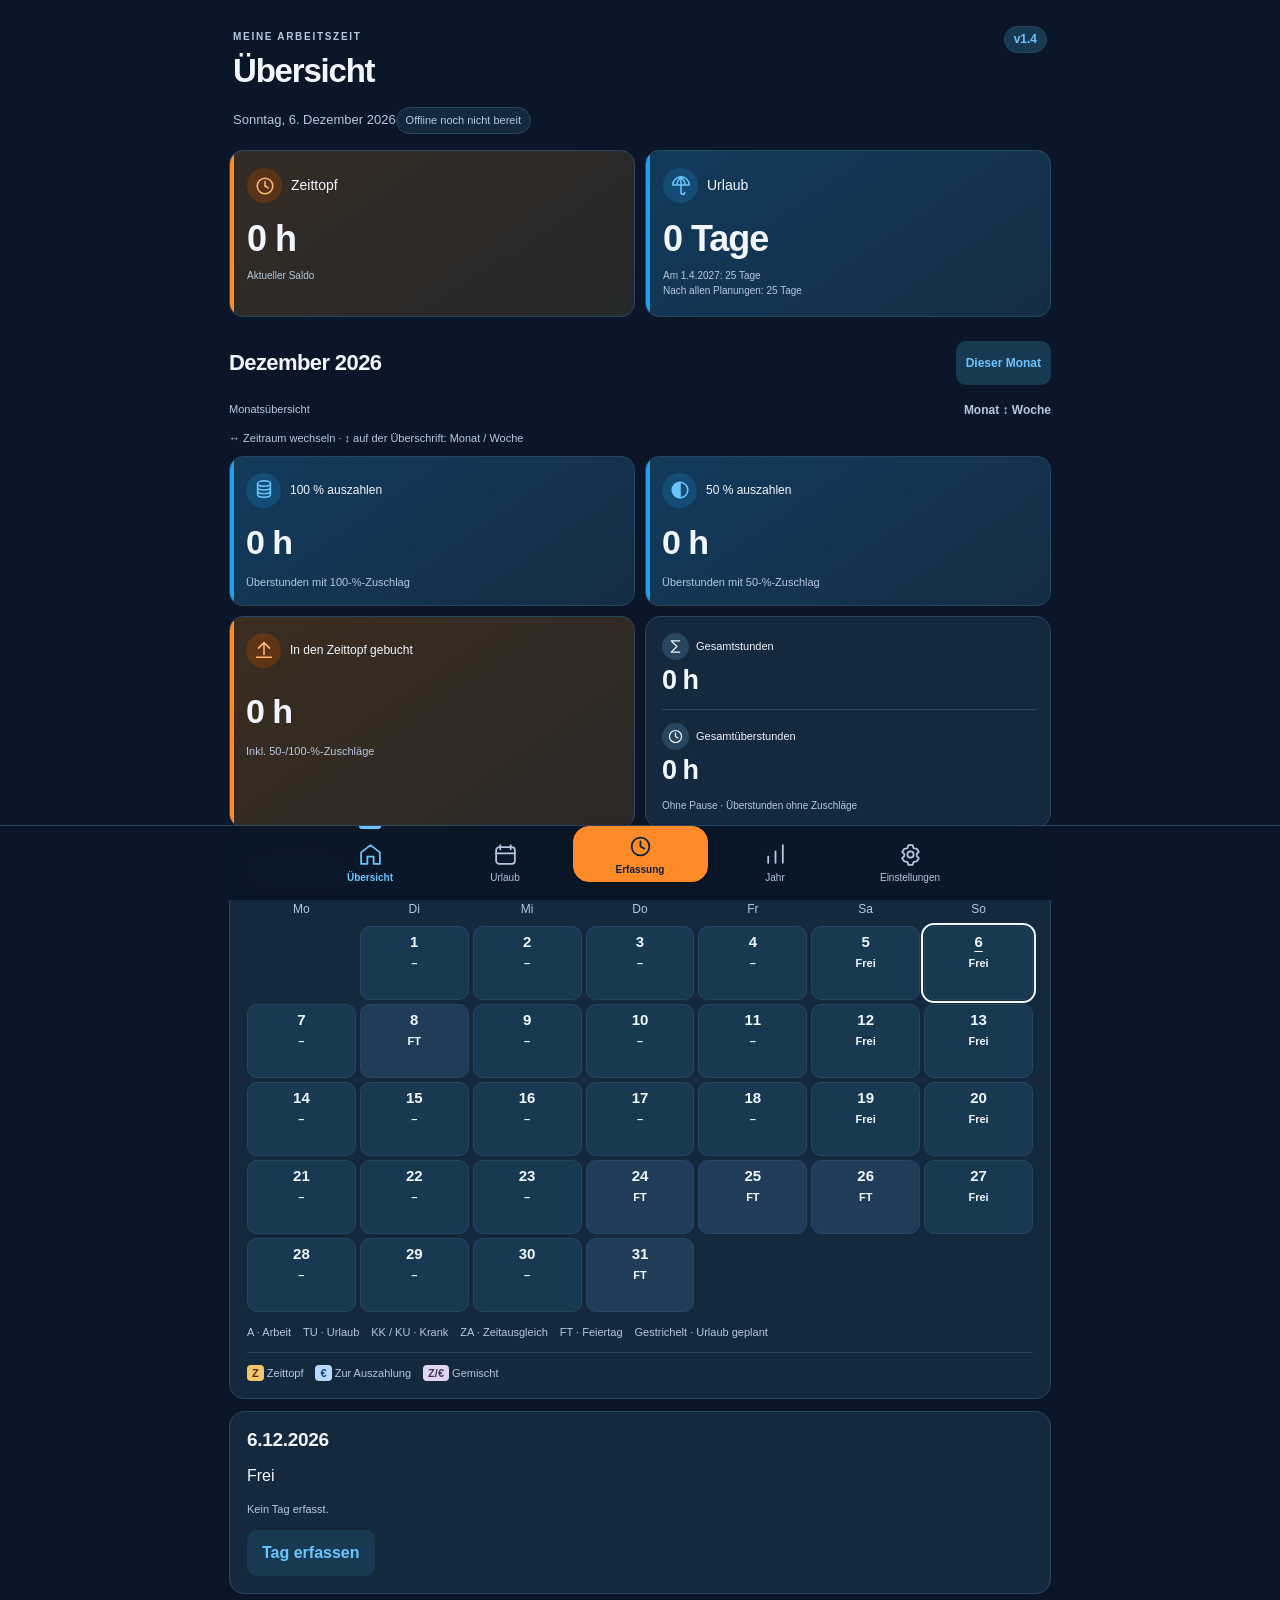
==== commit d16eadba: "Add files via upload" ====
--- a/index.html
+++ b/index.html
@@ -1,14 +1,14 @@
-<!doctype html><html lang="de"><head><meta charset="utf-8"><meta name="viewport" content="width=device-width,initial-scale=1,viewport-fit=cover"><meta name="theme-color" content="#0b1728"><title>Meine Arbeitszeit</title><link rel="stylesheet" href="style.css?v=1d35f071f0e6"><meta name="apple-mobile-web-app-capable" content="yes"><meta name="mobile-web-app-capable" content="yes"><meta name="apple-mobile-web-app-title" content="Meine Arbeitszeit"><meta name="apple-mobile-web-app-status-bar-style" content="default"><link rel="manifest" href="manifest.webmanifest"><link rel="apple-touch-icon" sizes="180x180" href="apple-touch-icon.png"><link rel="icon" type="image/svg+xml" href="icon.svg"></head><body><header><small>MEINE ARBEITSZEIT</small><span class="app-version" id="appVersion" aria-label="App-Version"></span><h1 id="heading">Übersicht</h1><small id="today"></small><div id="offlineSummary" class="offline-summary" role="status" aria-live="polite">Offline-Einrichtung wird geprüft</div></header><main><div id="pwaUpdate" class="notice pwa-update" hidden><p id="pwaUpdateText" role="status" aria-live="polite"></p><button type="button" id="applyPwaUpdate">Jetzt aktualisieren</button></div><div id="backupReminder" class="notice warning backup-reminder" hidden><p id="backupReminderText"></p><button type="button" class="secondary" id="openBackupReminder">Zur Datensicherung</button></div><div id="deleteStatus" class="notice success" role="status" aria-live="polite" hidden></div>
-<section id="overview"><div class="grid"><div class="card balance-card"><div class="metric-title"><span class="icon-badge"><svg class="icon" viewBox="0 0 24 24" fill="none" stroke="currentColor" stroke-width="1.7" stroke-linecap="round" stroke-linejoin="round" aria-hidden="true"><circle cx="12" cy="12" r="8.5"/><path d="M12 7v5l3.5 2"/></svg></span>Zeittopf</div><div class="time-pots" aria-label="Getrennte Zeittopfsalden"><div><span>1:1</span><strong id="balance11">0 h</strong></div><div><span>50 %</span><strong id="balance50">0 h</strong></div><div><span>100 %</span><strong id="balance100">0 h</strong></div></div><div class="time-total"><span>Gesamt</span><strong id="balance">0 h</strong></div></div><div class="card balance-card vacation-balance"><div class="metric-title"><span class="icon-badge"><svg class="icon" viewBox="0 0 24 24" fill="none" stroke="currentColor" stroke-width="1.7" stroke-linecap="round" stroke-linejoin="round" aria-hidden="true"><circle cx="18.5" cy="5" r="2"/><path d="M3 21c5-3 13-3 18 0M9 18c2-4 3-8 2-12M11 6C8 2 5 3 3 6c3-1 6 0 8 0Zm0 0c2-4 5-4 7-1-3-1-5 0-7 1Zm0 0c4-1 6 2 6 5-2-2-4-3-6-5Zm0 0C7 5 5 8 6 11c1-2 3-4 5-5Z"/></svg></span>Urlaub</div><div class="big" id="vacCurrent">0 Tage</div><div class="mini" id="vacApril">01.04.: —</div><div class="mini" id="vacAfter">Nach allen Planungen: —</div></div></div>
+<!doctype html><html lang="de"><head><meta charset="utf-8"><meta name="viewport" content="width=device-width,initial-scale=1,viewport-fit=cover"><meta name="theme-color" content="#0b1728"><title>Meine Arbeitszeit</title><link rel="stylesheet" href="style.css?v=f8b6969bfe0f"><meta name="apple-mobile-web-app-capable" content="yes"><meta name="mobile-web-app-capable" content="yes"><meta name="apple-mobile-web-app-title" content="Meine Arbeitszeit"><meta name="apple-mobile-web-app-status-bar-style" content="default"><link rel="manifest" href="manifest.webmanifest"><link rel="apple-touch-icon" sizes="180x180" href="apple-touch-icon.png"><link rel="icon" type="image/svg+xml" href="icon.svg"></head><body><header><small>MEINE ARBEITSZEIT</small><span class="app-version" id="appVersion" aria-label="App-Version"></span><h1 id="heading">Übersicht</h1><small id="today"></small><div id="offlineSummary" class="offline-summary" role="status" aria-live="polite">Offline-Einrichtung wird geprüft</div></header><main><div id="pwaUpdate" class="notice pwa-update" hidden><p id="pwaUpdateText" role="status" aria-live="polite"></p><button type="button" id="applyPwaUpdate">Jetzt aktualisieren</button></div><div id="backupReminder" class="notice warning backup-reminder" hidden><p id="backupReminderText"></p><button type="button" class="secondary" id="openBackupReminder">Zur Datensicherung</button></div><div id="deleteStatus" class="notice success" role="status" aria-live="polite" hidden></div>
+<section id="overview"><div class="grid"><div class="card balance-card"><div class="metric-title"><span class="icon-badge"><svg class="icon" viewBox="0 0 24 24" fill="none" stroke="currentColor" stroke-width="1.7" stroke-linecap="round" stroke-linejoin="round" aria-hidden="true"><circle cx="12" cy="12" r="8.5"/><path d="M12 7v5l3.5 2"/></svg></span>Zeittopf</div><div class="big" id="balance">0 h</div><div class="mini">Aktueller Saldo</div></div><div class="card balance-card vacation-balance"><div class="metric-title"><span class="icon-badge"><svg class="icon" viewBox="0 0 24 24" fill="none" stroke="currentColor" stroke-width="1.7" stroke-linecap="round" stroke-linejoin="round" aria-hidden="true"><path d="M3 11a9 9 0 0 1 18 0H3Zm9-9v17a2 2 0 0 0 4 0M7 11a17 17 0 0 1 5-9 17 17 0 0 1 5 9"/></svg></span>Urlaub</div><div class="big" id="vacCurrent">0 Tage</div><div class="mini" id="vacApril">01.04.: —</div><div class="mini" id="vacAfter">Nach allen Planungen: —</div></div></div>
 <div id="overviewMonths" tabindex="0" aria-label="Monats- und Wochenübersicht. Links/rechts: Zeitraum. Oben/unten: Woche/Monat."><div class="month-summary" aria-labelledby="summaryMonth">
-
+<div id="overviewPeriodHead"><div class="overview-period-headline"><h2 id="summaryMonth" aria-live="polite">Dieser Monat</h2><button type="button" class="secondary" id="overviewCurrent">Dieser Monat</button></div><div class="overview-period-controls"><p class="mini" id="overviewPeriodRange"></p><button type="button" id="overviewModeToggle" aria-pressed="false" aria-label="Zwischen Monats- und Wochenansicht wechseln">Monat ↕ Woche</button></div><p class="overview-gesture-help">↔ Zeitraum wechseln · ↕ auf der Überschrift: Monat / Woche</p></div>
   <div class="grid" aria-live="polite">
     <div class="card pay-card"><div class="metric-title"><span class="icon-badge"><svg class="icon" viewBox="0 0 24 24" fill="none" stroke="currentColor" stroke-width="1.7" stroke-linecap="round" stroke-linejoin="round" aria-hidden="true"><ellipse cx="12" cy="5" rx="7" ry="3"/><path d="M5 5v12c0 1.7 3.1 3 7 3s7-1.3 7-3V5M5 9c0 1.7 3.1 3 7 3s7-1.3 7-3M5 13c0 1.7 3.1 3 7 3s7-1.3 7-3"/></svg></span><span>100 % auszahlen</span></div><div class="big" id="monthPay100">0 h</div><div class="mini">Überstunden mit 100-%-Zuschlag</div></div>
     <div class="card pay-card"><div class="metric-title"><span class="icon-badge"><svg class="icon" viewBox="0 0 24 24" fill="none" stroke="currentColor" stroke-width="1.7" stroke-linecap="round" stroke-linejoin="round" aria-hidden="true"><circle cx="12" cy="12" r="8.5"/><path d="M12 3.5v17"/><path d="M12 3.5a8.5 8.5 0 0 0 0 17Z" fill="currentColor" stroke="none"/></svg></span><span>50 % auszahlen</span></div><div class="big" id="monthPay50">0 h</div><div class="mini">Überstunden mit 50-%-Zuschlag</div></div>
     <div class="card credit-card"><div class="metric-title"><span class="icon-badge"><svg class="icon" viewBox="0 0 24 24" fill="none" stroke="currentColor" stroke-width="1.7" stroke-linecap="round" stroke-linejoin="round" aria-hidden="true"><path d="M12 17V4m-6 6 6-6 6 6M4 20h16"/></svg></span><span>In den Zeittopf gebucht</span></div><div class="big" id="monthTimeCredit">0 h</div><div class="mini">Inkl. 50-/100-%-Zuschläge</div></div>
-    <div class="card totals-card"><div class="total-hours"><div><div class="metric-title"><span class="icon-badge"><svg class="icon" viewBox="0 0 24 24" fill="none" stroke="currentColor" stroke-width="1.7" stroke-linecap="round" stroke-linejoin="round" aria-hidden="true"><path d="M18 4H6l8 8-8 8h12"/></svg></span><span>Gesamtstunden</span></div><div class="big" id="monthWorked">0 h</div></div><div><div class="metric-title"><span class="icon-badge"><svg class="icon" viewBox="0 0 24 24" fill="none" stroke="currentColor" stroke-width="1.7" stroke-linecap="round" stroke-linejoin="round" aria-hidden="true"><circle cx="12" cy="12" r="8.5"/><path d="M12 7v5l3.5 2"/></svg></span><span>Gesamtüberstunden</span></div><div class="big" id="monthOvertime">0 h</div></div></div><div class="mini">Ohne Pause · Überstunden ohne Zuschläge</div><p class="mini" id="overviewWeekInfo" aria-live="polite" hidden></p></div>
+    <div class="card totals-card"><div class="total-hours"><div><div class="metric-title"><span class="icon-badge"><svg class="icon" viewBox="0 0 24 24" fill="none" stroke="currentColor" stroke-width="1.7" stroke-linecap="round" stroke-linejoin="round" aria-hidden="true"><path d="M18 4H6l8 8-8 8h12"/></svg></span><span>Gesamtstunden</span></div><div class="big" id="monthWorked">0 h</div></div><div><div class="metric-title"><span class="icon-badge"><svg class="icon" viewBox="0 0 24 24" fill="none" stroke="currentColor" stroke-width="1.7" stroke-linecap="round" stroke-linejoin="round" aria-hidden="true"><circle cx="12" cy="12" r="8.5"/><path d="M12 7v5l3.5 2"/></svg></span><span>Gesamtüberstunden</span></div><div class="big" id="monthOvertime">0 h</div></div></div><div class="mini">Ohne Pause · Überstunden ohne Zuschläge</div></div>
   </div>
-<div id="overviewPeriodHead"><div class="overview-period-headline"><h2 id="summaryMonth" aria-live="polite">Dieser Monat</h2><button type="button" class="secondary" id="overviewCurrent">Dieser Monat</button></div><div class="overview-period-controls"><p class="mini" id="overviewPeriodRange"></p><button type="button" id="overviewModeToggle" aria-pressed="false" aria-label="Zwischen Monats- und Wochenansicht wechseln">Monat ↕ Woche</button></div><p class="overview-gesture-help">↔ Zeitraum wechseln · ↕ auf der Überschrift: Monat / Woche</p></div></div><div id="overviewWarning"></div><div class="card ov-calendar-card"><h3 id="overviewCalendarTitle">Dein Monat</h3><div id="overviewCalendar" class="ov-calendar" aria-label="Monatskalender"></div><div class="ov-legend"><span>A · Arbeit</span><span>TU · Urlaub</span><span>KK / KU · Krank</span><span>ZA · Zeitausgleich</span><span>FT · Feiertag</span><span>Gestrichelt · Urlaub geplant</span></div><div class="ov-legend ov-booking-legend"><span><b class="ov-booking-time">Z</b> Zeittopf</span><span><b class="ov-booking-pay">€</b> Zur Auszahlung</span><span><b class="ov-booking-mixed">Z/€</b> Gemischt</span></div></div><div class="card" id="overviewDayDetails" aria-live="polite"></div></div></section>
+<p class="mini" id="overviewWeekInfo" aria-live="polite" hidden></p></div><div id="overviewWarning"></div><div class="card ov-calendar-card"><h3 id="overviewCalendarTitle">Dein Monat</h3><div id="overviewCalendar" class="ov-calendar" aria-label="Monatskalender"></div><div class="ov-legend"><span>A · Arbeit</span><span>TU · Urlaub</span><span>KK / KU · Krank</span><span>ZA · Zeitausgleich</span><span>FT · Feiertag</span><span>Gestrichelt · Urlaub geplant</span></div><div class="ov-legend ov-booking-legend"><span><b class="ov-booking-time">Z</b> Zeittopf</span><span><b class="ov-booking-pay">€</b> Zur Auszahlung</span><span><b class="ov-booking-mixed">Z/€</b> Gemischt</span></div></div><div class="card" id="overviewDayDetails" aria-live="polite"></div></div></section>
 <section id="entry" hidden><div class="card"><h3>Arbeitszeit erfassen</h3><form id="entryForm"><label>Datum</label><input type="date" id="entryDate" required><label>Tagesart</label><select id="entryType"><option value="Arbeit">Arbeit</option><option value="TU">TU – Urlaub</option><option value="ZA">ZA – Zeitausgleich</option><option value="KK">KK – Krankenstand</option><option value="KU">KU – Krankstand/Arbeitsunfall</option><option value="Feiertag">Feiertag</option><option value="Frei">Frei</option></select><div id="workFields"><div id="entryShiftHint" class="mini" aria-live="polite"></div><label>Arbeitsplatz</label><select id="entryWorkplace"></select><div class="split"><div><label>Beginn</label><input id="entryStart" type="time" value="06:00"></div><div><label>Ende</label><input id="entryEnd" type="time" value="14:00"></div></div><label>Pause (Minuten)</label><input type="number" min="0" max="600" id="entryBreak" value="18"><label for="entryBreakStart">Pausenbeginn (optional)</label><input id="entryBreakStart" type="time"><p class="mini">Mit Uhrzeit wird die Pause genau dort abgezogen. Ohne Uhrzeit bleibt die bisherige rechnerische Zuordnung innerhalb der Schicht bestehen.</p><p class="mini">Ohne Häkchen: vollständige Gutschrift im Zeittopf inklusive Zuschlag. Bei 50:50 wird die ursprüngliche Stundenmenge halbiert.</p><div class="split payout-options"><fieldset><legend>Überstunden 50 %</legend><label><input type="checkbox" id="entryPay50"> Auszahlen</label><label><input type="checkbox" id="entrySplit50"> 50:50</label></fieldset><fieldset><legend>Überstunden 100 %</legend><label><input type="checkbox" id="entryPay100"> Auszahlen</label><label><input type="checkbox" id="entrySplit100"> 50:50</label></fieldset></div><details id="premiumRules" class="notice premium-rules"><summary>Deine Zuschlagsregeln</summary><div>Montag bis Freitag ohne Feiertag: Ab der dritten Überstunde des Tages 100 %. Bereits mit 100 % bewertete frühe Überstunden zählen zu den ersten zwei Überstunden mit. Überstunden zwischen 20:00 und 06:00 sowie nach der Nachtschicht: 100 %. Überstunden über 50 Netto-Wochenstunden: 100 %. Samstag: grundsätzlich 50 %, ab der 11. Nettoarbeitsstunde 100 %. Sonntag und österreichische Feiertage: 100 %.<br>Die tägliche Normalarbeitszeit beträgt weiterhin 7 h 42 min. Nur der Nettoüberschuss wird als Überstunde gebucht; frühe Überstunden werden zuerst zugeordnet. Unter 7 h 42 min wird die Fehlzeit vom Zeittopf abgezogen. An Samstagen, Sonntagen und Feiertagen gilt diese Mindestzeit nicht. Ein angegebener Pausenbeginn bestimmt den genauen Abzug; ohne Uhrzeit wird die Pause wie bisher vorrangig innerhalb der regulären Schicht abgezogen. Freitag 22:00 bis Samstag 06:00 bleibt normale Freitagsarbeit. Samstag auf Sonntag gilt ab 00:00 ein Zuschlag von 100 %. Eine am Sonntag begonnene Schicht zählt bis zu ihrem Ende vollständig mit 100 %.</div></details><div class="split"><div><label>Überstunden 50 % (h)</label><input id="entry50" type="number" step="0.01" min="0" placeholder="Automatisch"></div><div><label>Überstunden 100 % (h)</label><input id="entry100" type="number" step="0.01" min="0" placeholder="Automatisch"></div></div></div><div id="entryCalculation" class="notice" aria-live="polite"></div><label>Bemerkung</label><textarea id="entryNote" rows="2"></textarea><div class="row" style="margin-top:14px"><button type="submit" id="entrySave">Tag speichern</button><button type="button" class="secondary" id="entryReset">Neu</button></div><div id="entryInfo" class="notice" hidden></div></form></div><div class="card"><h3>Gespeicherte Tage</h3><div id="entryList"></div></div></section>
 <section id="vacation" hidden><div class="card" id="calendarCard"><div class="calendar-head"><button class="secondary" id="monthPrev" aria-label="Vorheriger Monat">‹</button><strong id="monthLabel"></strong><button class="secondary" id="monthNext" aria-label="Nächster Monat">›</button></div><div class="calendar-selection-toolbar"><button type="button" class="secondary" id="calendarMulti" aria-pressed="false">Mehrere Tage auswählen</button><button type="button" class="secondary" id="clearCalendarSelection" disabled>Auswahl leeren</button></div><p class="mini calendar-selection-help" id="calendarSelectionHelp"></p><div class="calendar" id="calendar"></div><div class="legend"><span><i style="background:var(--plan-bg)"></i>Geplant</span><span><i style="background:var(--used-bg)"></i>Erfasst</span><span><i style="background:var(--holiday-bg)"></i>Feiertag / arbeitsfrei</span><span>Markierung = aktuelle Auswahl</span></div><div id="calendarSelectionSummary" class="calendar-selection-summary" role="status" aria-live="polite"></div><div class="row" style="margin-top:12px"><button type="button" id="planSelected" disabled>Auswahl übernehmen</button><button type="button" class="secondary" id="removeSelected" disabled>Planungen entfernen</button></div><div id="calendarHolidays" class="calendar-holidays"></div><div id="chosenDate" class="notice">Wähle einen Tag im Kalender.</div></div><div class="card"><h3>Zeitraum auswählen</h3><div class="split"><div><label>Von</label><input type="date" id="planFrom"></div><div><label>Bis</label><input type="date" id="planTo"></div></div><fieldset class="plan-weekdays"><legend>Wochentage für die Zeitraum-Auswahl</legend><div class="plan-weekday-grid"><label><input type="checkbox" data-plan-weekday value="1" checked><span>Mo</span></label><label><input type="checkbox" data-plan-weekday value="2" checked><span>Di</span></label><label><input type="checkbox" data-plan-weekday value="3" checked><span>Mi</span></label><label><input type="checkbox" data-plan-weekday value="4" checked><span>Do</span></label><label><input type="checkbox" data-plan-weekday value="5" checked><span>Fr</span></label></div><div class="plan-weekday-presets"><button type="button" class="secondary" id="planWeekdaysAll">Mo–Fr</button><button type="button" class="secondary" id="planWeekdaysNone">Keine</button></div></fieldset><p class="mini">Wähle zuerst einen Zeitraum und die gewünschten Wochentage. Feiertage, Wochenenden sowie der 24. und 31. Dezember werden ausgenommen. Der Josefitag bleibt ein Arbeitstag. Passe die Auswahl anschließend im Kalender an und speichere sie mit „Auswahl übernehmen“. Vergangene Tage werden als Urlaub gebucht; zukünftige Tage werden geplant.</p><button type="button" id="planRange">Zeitraum auswählen</button><div id="planInfo" role="status" aria-live="polite"></div></div><div class="card"><strong>Deine Urlaubsprognosen</strong><div class="item"><span>Aktuell verfügbar</span><strong id="planCurrent"></strong></div><div class="item"><span id="aprilLabel">Zum nächsten 1. April</span><strong id="planApril"></strong></div><div class="item"><span>Nach allen Planungen</span><strong id="planAfter"></strong></div><div id="vacWarnings"></div></div></section>
 <section id="year" hidden>
@@ -92,7 +92,7 @@
 <p class="mini">Entfernt sämtliche Einstellungen und Eingaben dieser App auf diesem Gerät: auch bereits gebuchte Tage, Überstunden, Urlaub, Zeitausgleich, Urlaubsplanungen, Salden, Arbeitsplätze und alle Schichtpläne.</p>
 <p class="mini">Auch beide internen Wiederherstellungsstände und der Ordnerhinweis werden entfernt. Danach startet die App mit den ursprünglichen Standardwerten. Bereits heruntergeladene Sicherungsdateien bleiben erhalten.</p>
 <button type="button" class="danger" id="resetData">Daten löschen</button>
-</div></details><footer class="app-credit" id="appCredit"><p>Erstellt mit ChatGPT durch Christopher Rottensteiner</p><small id="creatorVersion">Version v1.5.1</small></footer></section>
+</div></details><footer class="app-credit" id="appCredit"><p>Erstellt mit ChatGPT durch Christopher Rottensteiner</p><small id="creatorVersion">Version v1.2</small></footer></section>
 </main><nav class="tabs"><button data-tab="overview" class="active"><span><svg class="icon" viewBox="0 0 24 24" fill="none" stroke="currentColor" stroke-width="1.7" stroke-linecap="round" stroke-linejoin="round" aria-hidden="true"><path d="m3 10 9-7 9 7v11h-6v-7H9v7H3Z"/></svg></span>Übersicht</button><button data-tab="vacation"><span><svg class="icon" viewBox="0 0 24 24" fill="none" stroke="currentColor" stroke-width="1.7" stroke-linecap="round" stroke-linejoin="round" aria-hidden="true"><rect x="3" y="5" width="18" height="16" rx="3"/><path d="M7 3v4m10-4v4M3 11h18"/></svg></span>Urlaub</button><button class="entry-primary" data-tab="entry"><span><svg class="icon" viewBox="0 0 24 24" fill="none" stroke="currentColor" stroke-width="1.7" stroke-linecap="round" stroke-linejoin="round" aria-hidden="true"><circle cx="12" cy="12" r="8.5"/><path d="M12 7v5l3.5 2"/></svg></span>Erfassung</button><button data-tab="year"><span><svg class="icon" viewBox="0 0 24 24" fill="none" stroke="currentColor" stroke-width="1.7" stroke-linecap="round" stroke-linejoin="round" aria-hidden="true"><path d="M5 20v-6m7 6V9m7 11V3"/></svg></span>Jahr</button><button data-tab="settings"><span><svg class="icon" viewBox="0 0 24 24" fill="none" stroke="currentColor" stroke-width="1.7" stroke-linecap="round" stroke-linejoin="round" aria-hidden="true"><path d="m10 3-1 3-3 .5-2 3 2 2v2l-2 2 2 3 3 .5 1 3h4l1-3 3-.5 2-3-2-2v-2l2-2-2-3-3-.5-1-3Z"/><circle cx="12" cy="12" r="3"/></svg></span>Einstellungen</button></nav><dialog class="reset-dialog" id="resetDataDialog" aria-labelledby="resetDataTitle" aria-describedby="resetDataDescription">
 <h3 id="resetDataTitle">Wirklich alles löschen?</h3>
 <p id="resetDataDescription">Möchtest du wirklich alle Einstellungen und eingegebenen Daten inklusive bereits gebuchter Tage sowie beide internen Wiederherstellungsstände löschen?</p>
@@ -100,4 +100,4 @@
 <p>Das Löschen kann nur mit einer zuvor gespeicherten Sicherungsdatei rückgängig gemacht werden.</p>
 <div id="resetDataError" class="notice warning" role="alert" hidden></div>
 <div class="row"><button type="button" class="secondary" id="cancelResetData" autofocus>Abbrechen</button><button type="button" class="danger" id="confirmResetData">Alles löschen</button></div>
-</dialog><div id="printToolbar" hidden><div class="row"><button type="button" id="closePrintPreview" class="secondary">Zurück</button><button type="button" id="nativePrint">Drucken / PDF</button><button type="button" id="savePdf" class="secondary">PDF speichern</button><button type="button" id="sharePdf" class="secondary">PDF teilen</button></div><p id="printPreviewInfo"></p><p class="mini">Auf dem iPhone kannst du die PDF speichern oder über „PDF teilen“ weitergeben und drucken. Falls der Druckdialog in der Home-Bildschirm-App nicht öffnet, nutze die PDF oder öffne die App in Safari.</p><div id="pdfStatus" role="status" aria-live="polite"></div></div><article id="printReport" aria-label="Arbeitszeitnachweis"></article><script src="vendor/pdf-lib.min.js"></script><script src="app.js?v=727750f439e4"></script></body></html>
+</dialog><div id="printToolbar" hidden><div class="row"><button type="button" id="closePrintPreview" class="secondary">Zurück</button><button type="button" id="nativePrint">Drucken / PDF</button><button type="button" id="savePdf" class="secondary">PDF speichern</button><button type="button" id="sharePdf" class="secondary">PDF teilen</button></div><p id="printPreviewInfo"></p><p class="mini">Auf dem iPhone kannst du die PDF speichern oder über „PDF teilen“ weitergeben und drucken. Falls der Druckdialog in der Home-Bildschirm-App nicht öffnet, nutze die PDF oder öffne die App in Safari.</p><div id="pdfStatus" role="status" aria-live="polite"></div></div><article id="printReport" aria-label="Arbeitszeitnachweis"></article><script src="vendor/pdf-lib.min.js"></script><script src="app.js?v=ee339af03805"></script></body></html>
--- a/style.css
+++ b/style.css
@@ -225,71 +225,3 @@
 .correction-row p{margin:6px 0;font-size:13px}.correction-row button{flex-shrink:0;font-size:12px;padding:8px 10px;min-height:44px}.correction-value{display:block;font-size:20px;font-weight:700;font-variant-numeric:tabular-nums;margin-top:5px}
 #correctionForm label{line-height:1.5}#correctionList{margin-top:8px}.special-work-note{margin:0 3px 18px;line-height:1.5}
 @media(max-width:360px){.overview-period-headline{gap:6px}.overview-period-headline h2{font-size:20px}.overview-period-controls{flex-wrap:wrap}#overviewModeToggle{text-align:left}.correction-row{align-items:flex-start;flex-wrap:wrap}}
-
-/* v1.5: fit the three balances into the existing card. */
-.time-pots{display:grid;gap:1px;margin-top:5px;font-size:11px;line-height:1.35;font-variant-numeric:tabular-nums}
-.time-pots>div,.time-total{display:flex;justify-content:space-between;align-items:baseline;gap:5px}
-.time-pots span,.time-total>span{color:var(--sub)}
-.time-pots strong{white-space:nowrap;font-weight:650}
-.time-total{border-top:1px solid var(--line);padding-top:5px;margin-top:5px;font-size:10px}
-.time-total strong{font-size:clamp(15px,4.8vw,23px);line-height:1.2;white-space:nowrap;font-variant-numeric:tabular-nums;letter-spacing:-.5px}
-
-/* v1.5.1: compact spacing; existing text sizes remain unchanged. */
-#overview .card,#vacation .card,#year .card{padding:10px;margin:6px 0}
-#overview .grid{gap:6px}
-#overview .grid .card{margin:0}
-#overview .balance-card .big{margin:6px 0 3px}
-#overview .icon-badge{width:28px;height:28px}
-#overview .icon-badge .icon{width:20px;height:20px}
-#overview .total-hours .icon-badge{width:24px;height:24px}
-#overview .total-hours .icon{width:17px;height:17px}
-#overview .month-summary{margin-top:6px}
-#overview .month-summary .big{margin-top:4px}
-#overview .month-summary .mini{margin-top:4px}
-#overview .total-hours{gap:4px}
-#overview .total-hours>div+div{padding-top:4px}
-#overview .total-hours .big{margin-top:2px}
-#overview .metric-title{gap:6px}
-#overview #overviewPeriodHead{margin:6px 0}
-#overview .overview-gesture-help{margin:3px 0}
-#overview #overviewWeekInfo{font-size:11px;margin:4px 0 0;line-height:1.55}
-#overview .ov-day{min-height:54px;padding:3px 1px;gap:1px}
-#overview .ov-weekday{padding:3px 0}
-#overview .ov-legend{margin-top:6px;gap:4px 8px}
-#overview .ov-booking-legend{padding-top:6px}
-#overview .ov-detail-grid{gap:6px}
-#overview .ov-booking-details{margin-top:6px}
-#overview .ov-booking-details p,#overviewDayDetails p{margin:6px 0}
-#overview h3,#vacation h3,#year h3{margin-top:0;margin-bottom:6px}
-#overview .time-pots>div:nth-child(1){color:#087f75}
-#overview .time-pots>div:nth-child(2){color:#aa5200}
-#overview .time-pots>div:nth-child(3){color:#7941ad}
-#overview .time-pots span{color:inherit}
-.dark #overview .time-pots>div:nth-child(1){color:#5eead4}
-.dark #overview .time-pots>div:nth-child(2){color:#ffb86b}
-.dark #overview .time-pots>div:nth-child(3){color:#d8b4fe}
-#vacation .calendar-head{margin-bottom:4px}
-#vacation .calendar-selection-toolbar,#vacation .plan-weekday-presets{gap:6px;margin:4px 0}
-#vacation .calendar-selection-help,#vacation .calendar-selection-summary,#vacation .legend{margin:5px 0}
-#vacation .calendar-holidays{margin-top:5px}
-#vacation .calendar-holidays ul{margin:4px 0;padding-left:18px}
-#vacation .calendar-holidays li{margin:2px 0}
-#vacation .day{min-height:44px}
-#vacation label{margin:6px 0 3px}
-#vacation input:not([type=checkbox]),#vacation select,#vacation button{min-height:44px;padding-top:8px;padding-bottom:8px}
-#vacation .plan-weekdays{margin:6px 0;padding:6px}
-#vacation .plan-weekday-grid{gap:4px}
-#vacation .split,#vacation .row{gap:6px}
-#vacation .item{padding:6px 0}
-#vacation .notice{padding:8px;margin-top:6px}
-#vacation p{margin-top:6px;margin-bottom:6px}
-#year .year-picker{margin:6px 0;gap:6px}
-#year .year-hero .big{margin:6px 0 4px}
-#year .year-stats{gap:6px;padding:6px 0}
-#year .year-switch{margin-bottom:6px}
-#year .year-switch button{min-height:44px;padding:6px 4px}
-#year .year-bar-row{padding:4px 0;gap:6px}
-#year .year-selection{margin-top:6px;padding-top:6px}
-#year .year-selection strong{margin-bottom:3px}
-#year .year-entry{padding:7px 0;min-height:44px;gap:6px}
-#year .year-entry small{margin-top:3px}
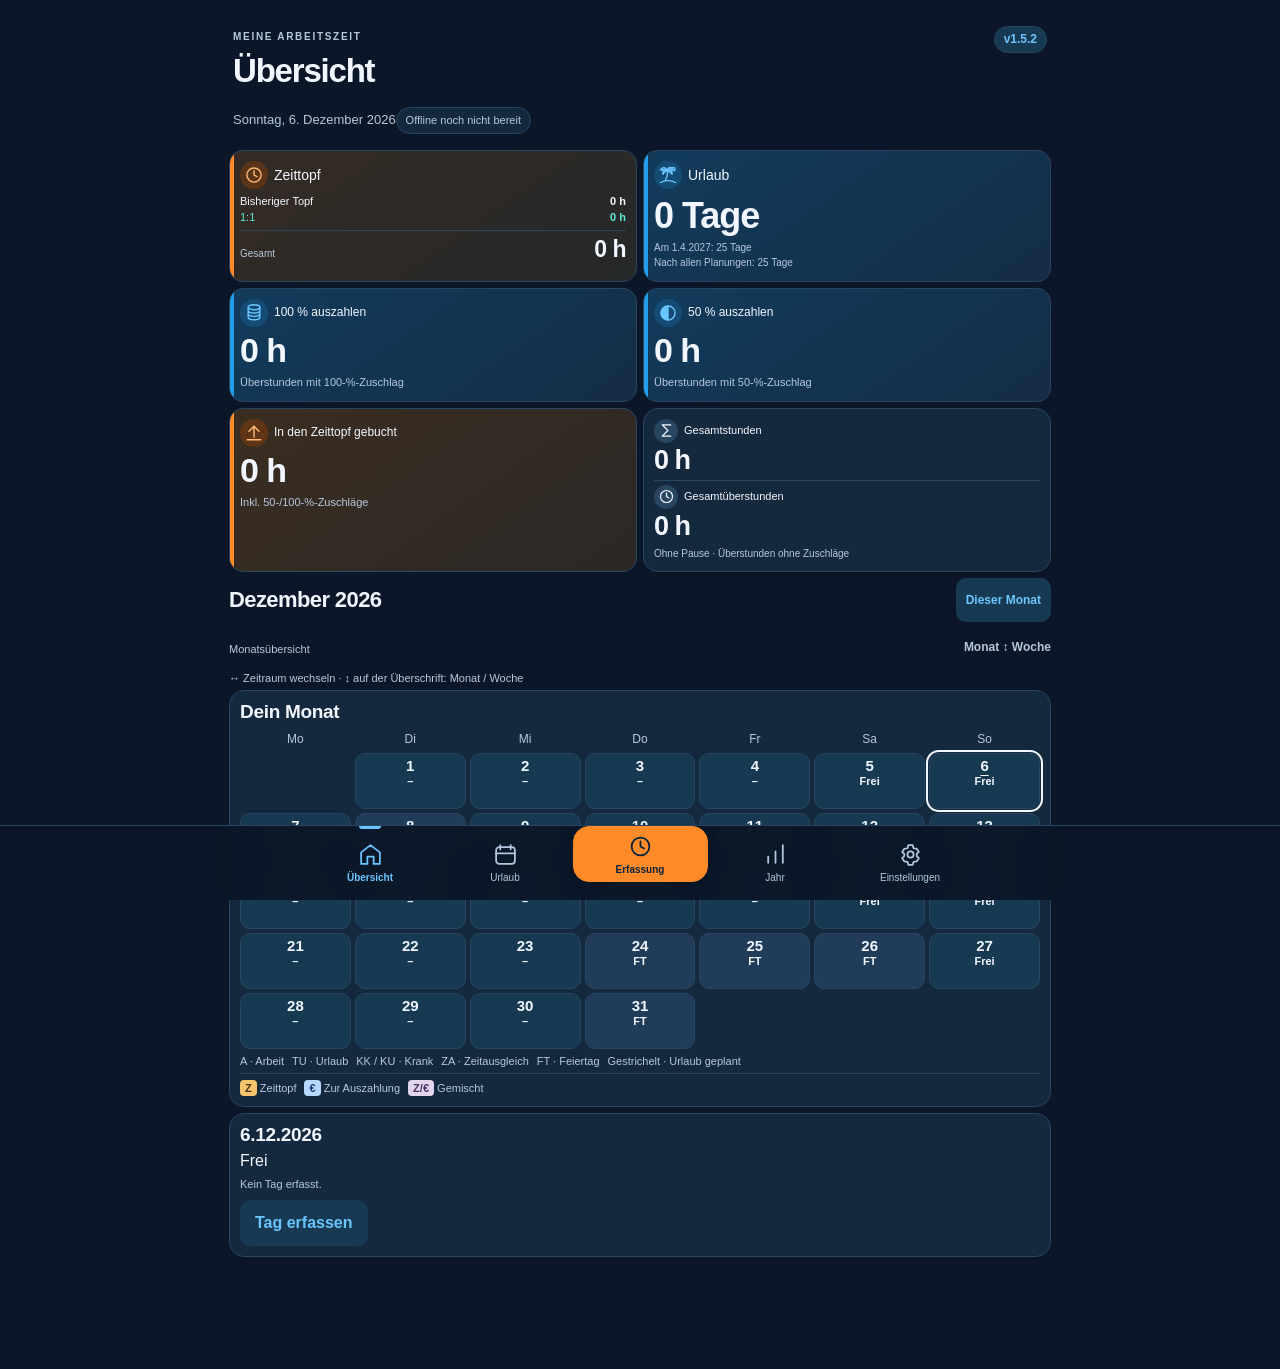
==== commit 31954731: "Add files via upload" ====
--- a/index.html
+++ b/index.html
@@ -1,14 +1,14 @@
-<!doctype html><html lang="de"><head><meta charset="utf-8"><meta name="viewport" content="width=device-width,initial-scale=1,viewport-fit=cover"><meta name="theme-color" content="#0b1728"><title>Meine Arbeitszeit</title><link rel="stylesheet" href="style.css?v=f8b6969bfe0f"><meta name="apple-mobile-web-app-capable" content="yes"><meta name="mobile-web-app-capable" content="yes"><meta name="apple-mobile-web-app-title" content="Meine Arbeitszeit"><meta name="apple-mobile-web-app-status-bar-style" content="default"><link rel="manifest" href="manifest.webmanifest"><link rel="apple-touch-icon" sizes="180x180" href="apple-touch-icon.png"><link rel="icon" type="image/svg+xml" href="icon.svg"></head><body><header><small>MEINE ARBEITSZEIT</small><span class="app-version" id="appVersion" aria-label="App-Version"></span><h1 id="heading">Übersicht</h1><small id="today"></small><div id="offlineSummary" class="offline-summary" role="status" aria-live="polite">Offline-Einrichtung wird geprüft</div></header><main><div id="pwaUpdate" class="notice pwa-update" hidden><p id="pwaUpdateText" role="status" aria-live="polite"></p><button type="button" id="applyPwaUpdate">Jetzt aktualisieren</button></div><div id="backupReminder" class="notice warning backup-reminder" hidden><p id="backupReminderText"></p><button type="button" class="secondary" id="openBackupReminder">Zur Datensicherung</button></div><div id="deleteStatus" class="notice success" role="status" aria-live="polite" hidden></div>
-<section id="overview"><div class="grid"><div class="card balance-card"><div class="metric-title"><span class="icon-badge"><svg class="icon" viewBox="0 0 24 24" fill="none" stroke="currentColor" stroke-width="1.7" stroke-linecap="round" stroke-linejoin="round" aria-hidden="true"><circle cx="12" cy="12" r="8.5"/><path d="M12 7v5l3.5 2"/></svg></span>Zeittopf</div><div class="big" id="balance">0 h</div><div class="mini">Aktueller Saldo</div></div><div class="card balance-card vacation-balance"><div class="metric-title"><span class="icon-badge"><svg class="icon" viewBox="0 0 24 24" fill="none" stroke="currentColor" stroke-width="1.7" stroke-linecap="round" stroke-linejoin="round" aria-hidden="true"><path d="M3 11a9 9 0 0 1 18 0H3Zm9-9v17a2 2 0 0 0 4 0M7 11a17 17 0 0 1 5-9 17 17 0 0 1 5 9"/></svg></span>Urlaub</div><div class="big" id="vacCurrent">0 Tage</div><div class="mini" id="vacApril">01.04.: —</div><div class="mini" id="vacAfter">Nach allen Planungen: —</div></div></div>
+<!doctype html><html lang="de"><head><meta charset="utf-8"><meta name="viewport" content="width=device-width,initial-scale=1,viewport-fit=cover"><meta name="theme-color" content="#0b1728"><title>Meine Arbeitszeit</title><link rel="stylesheet" href="style.css?v=398a87b97115"><meta name="apple-mobile-web-app-capable" content="yes"><meta name="mobile-web-app-capable" content="yes"><meta name="apple-mobile-web-app-title" content="Meine Arbeitszeit"><meta name="apple-mobile-web-app-status-bar-style" content="default"><link rel="manifest" href="manifest.webmanifest"><link rel="apple-touch-icon" sizes="180x180" href="apple-touch-icon.png"><link rel="icon" type="image/svg+xml" href="icon.svg"></head><body><header><small>MEINE ARBEITSZEIT</small><span class="app-version" id="appVersion" aria-label="App-Version"></span><h1 id="heading">Übersicht</h1><small id="today"></small><div id="offlineSummary" class="offline-summary" role="status" aria-live="polite">Offline-Einrichtung wird geprüft</div></header><main><div id="pwaUpdate" class="notice pwa-update" hidden><p id="pwaUpdateText" role="status" aria-live="polite"></p><button type="button" id="applyPwaUpdate">Jetzt aktualisieren</button></div><div id="backupReminder" class="notice warning backup-reminder" hidden><p id="backupReminderText"></p><button type="button" class="secondary" id="openBackupReminder">Zur Datensicherung</button></div><div id="deleteStatus" class="notice success" role="status" aria-live="polite" hidden></div>
+<section id="overview"><div class="grid"><div class="card balance-card"><div class="metric-title"><span class="icon-badge"><svg class="icon" viewBox="0 0 24 24" fill="none" stroke="currentColor" stroke-width="1.7" stroke-linecap="round" stroke-linejoin="round" aria-hidden="true"><circle cx="12" cy="12" r="8.5"/><path d="M12 7v5l3.5 2"/></svg></span>Zeittopf</div><div class="time-pots" aria-label="Bisheriger Zeittopf und neuer 1:1-Zeittopf"><div class="pot-existing"><span>Bisheriger Topf</span><strong id="balanceExisting">0 h</strong></div><div class="pot-one"><span>1:1</span><strong id="balance11">0 h</strong></div></div><div class="time-total"><span>Gesamt</span><strong id="balance">0 h</strong></div></div><div class="card balance-card vacation-balance"><div class="metric-title"><span class="icon-badge"><svg class="icon" viewBox="0 0 24 24" fill="none" stroke="currentColor" stroke-width="1.7" stroke-linecap="round" stroke-linejoin="round" aria-hidden="true"><circle cx="18.5" cy="5" r="2"/><path d="M3 21c5-3 13-3 18 0M9 18c2-4 3-8 2-12M11 6C8 2 5 3 3 6c3-1 6 0 8 0Zm0 0c2-4 5-4 7-1-3-1-5 0-7 1Zm0 0c4-1 6 2 6 5-2-2-4-3-6-5Zm0 0C7 5 5 8 6 11c1-2 3-4 5-5Z"/></svg></span>Urlaub</div><div class="big" id="vacCurrent">0 Tage</div><div class="mini" id="vacApril">01.04.: —</div><div class="mini" id="vacAfter">Nach allen Planungen: —</div></div></div>
 <div id="overviewMonths" tabindex="0" aria-label="Monats- und Wochenübersicht. Links/rechts: Zeitraum. Oben/unten: Woche/Monat."><div class="month-summary" aria-labelledby="summaryMonth">
-<div id="overviewPeriodHead"><div class="overview-period-headline"><h2 id="summaryMonth" aria-live="polite">Dieser Monat</h2><button type="button" class="secondary" id="overviewCurrent">Dieser Monat</button></div><div class="overview-period-controls"><p class="mini" id="overviewPeriodRange"></p><button type="button" id="overviewModeToggle" aria-pressed="false" aria-label="Zwischen Monats- und Wochenansicht wechseln">Monat ↕ Woche</button></div><p class="overview-gesture-help">↔ Zeitraum wechseln · ↕ auf der Überschrift: Monat / Woche</p></div>
+
   <div class="grid" aria-live="polite">
     <div class="card pay-card"><div class="metric-title"><span class="icon-badge"><svg class="icon" viewBox="0 0 24 24" fill="none" stroke="currentColor" stroke-width="1.7" stroke-linecap="round" stroke-linejoin="round" aria-hidden="true"><ellipse cx="12" cy="5" rx="7" ry="3"/><path d="M5 5v12c0 1.7 3.1 3 7 3s7-1.3 7-3V5M5 9c0 1.7 3.1 3 7 3s7-1.3 7-3M5 13c0 1.7 3.1 3 7 3s7-1.3 7-3"/></svg></span><span>100 % auszahlen</span></div><div class="big" id="monthPay100">0 h</div><div class="mini">Überstunden mit 100-%-Zuschlag</div></div>
     <div class="card pay-card"><div class="metric-title"><span class="icon-badge"><svg class="icon" viewBox="0 0 24 24" fill="none" stroke="currentColor" stroke-width="1.7" stroke-linecap="round" stroke-linejoin="round" aria-hidden="true"><circle cx="12" cy="12" r="8.5"/><path d="M12 3.5v17"/><path d="M12 3.5a8.5 8.5 0 0 0 0 17Z" fill="currentColor" stroke="none"/></svg></span><span>50 % auszahlen</span></div><div class="big" id="monthPay50">0 h</div><div class="mini">Überstunden mit 50-%-Zuschlag</div></div>
     <div class="card credit-card"><div class="metric-title"><span class="icon-badge"><svg class="icon" viewBox="0 0 24 24" fill="none" stroke="currentColor" stroke-width="1.7" stroke-linecap="round" stroke-linejoin="round" aria-hidden="true"><path d="M12 17V4m-6 6 6-6 6 6M4 20h16"/></svg></span><span>In den Zeittopf gebucht</span></div><div class="big" id="monthTimeCredit">0 h</div><div class="mini">Inkl. 50-/100-%-Zuschläge</div></div>
-    <div class="card totals-card"><div class="total-hours"><div><div class="metric-title"><span class="icon-badge"><svg class="icon" viewBox="0 0 24 24" fill="none" stroke="currentColor" stroke-width="1.7" stroke-linecap="round" stroke-linejoin="round" aria-hidden="true"><path d="M18 4H6l8 8-8 8h12"/></svg></span><span>Gesamtstunden</span></div><div class="big" id="monthWorked">0 h</div></div><div><div class="metric-title"><span class="icon-badge"><svg class="icon" viewBox="0 0 24 24" fill="none" stroke="currentColor" stroke-width="1.7" stroke-linecap="round" stroke-linejoin="round" aria-hidden="true"><circle cx="12" cy="12" r="8.5"/><path d="M12 7v5l3.5 2"/></svg></span><span>Gesamtüberstunden</span></div><div class="big" id="monthOvertime">0 h</div></div></div><div class="mini">Ohne Pause · Überstunden ohne Zuschläge</div></div>
+    <div class="card totals-card"><div class="total-hours"><div><div class="metric-title"><span class="icon-badge"><svg class="icon" viewBox="0 0 24 24" fill="none" stroke="currentColor" stroke-width="1.7" stroke-linecap="round" stroke-linejoin="round" aria-hidden="true"><path d="M18 4H6l8 8-8 8h12"/></svg></span><span>Gesamtstunden</span></div><div class="big" id="monthWorked">0 h</div></div><div><div class="metric-title"><span class="icon-badge"><svg class="icon" viewBox="0 0 24 24" fill="none" stroke="currentColor" stroke-width="1.7" stroke-linecap="round" stroke-linejoin="round" aria-hidden="true"><circle cx="12" cy="12" r="8.5"/><path d="M12 7v5l3.5 2"/></svg></span><span>Gesamtüberstunden</span></div><div class="big" id="monthOvertime">0 h</div></div></div><div class="mini">Ohne Pause · Überstunden ohne Zuschläge</div><p class="mini" id="overviewWeekInfo" aria-live="polite" hidden></p></div>
   </div>
-<p class="mini" id="overviewWeekInfo" aria-live="polite" hidden></p></div><div id="overviewWarning"></div><div class="card ov-calendar-card"><h3 id="overviewCalendarTitle">Dein Monat</h3><div id="overviewCalendar" class="ov-calendar" aria-label="Monatskalender"></div><div class="ov-legend"><span>A · Arbeit</span><span>TU · Urlaub</span><span>KK / KU · Krank</span><span>ZA · Zeitausgleich</span><span>FT · Feiertag</span><span>Gestrichelt · Urlaub geplant</span></div><div class="ov-legend ov-booking-legend"><span><b class="ov-booking-time">Z</b> Zeittopf</span><span><b class="ov-booking-pay">€</b> Zur Auszahlung</span><span><b class="ov-booking-mixed">Z/€</b> Gemischt</span></div></div><div class="card" id="overviewDayDetails" aria-live="polite"></div></div></section>
+<div id="overviewPeriodHead"><div class="overview-period-headline"><h2 id="summaryMonth" aria-live="polite">Dieser Monat</h2><button type="button" class="secondary" id="overviewCurrent">Dieser Monat</button></div><div class="overview-period-controls"><p class="mini" id="overviewPeriodRange"></p><button type="button" id="overviewModeToggle" aria-pressed="false" aria-label="Zwischen Monats- und Wochenansicht wechseln">Monat ↕ Woche</button></div><p class="overview-gesture-help">↔ Zeitraum wechseln · ↕ auf der Überschrift: Monat / Woche</p></div></div><div id="overviewWarning"></div><div class="card ov-calendar-card"><h3 id="overviewCalendarTitle">Dein Monat</h3><div id="overviewCalendar" class="ov-calendar" aria-label="Monatskalender"></div><div class="ov-legend"><span>A · Arbeit</span><span>TU · Urlaub</span><span>KK / KU · Krank</span><span>ZA · Zeitausgleich</span><span>FT · Feiertag</span><span>Gestrichelt · Urlaub geplant</span></div><div class="ov-legend ov-booking-legend"><span><b class="ov-booking-time">Z</b> Zeittopf</span><span><b class="ov-booking-pay">€</b> Zur Auszahlung</span><span><b class="ov-booking-mixed">Z/€</b> Gemischt</span></div></div><div class="card" id="overviewDayDetails" aria-live="polite"></div></div></section>
 <section id="entry" hidden><div class="card"><h3>Arbeitszeit erfassen</h3><form id="entryForm"><label>Datum</label><input type="date" id="entryDate" required><label>Tagesart</label><select id="entryType"><option value="Arbeit">Arbeit</option><option value="TU">TU – Urlaub</option><option value="ZA">ZA – Zeitausgleich</option><option value="KK">KK – Krankenstand</option><option value="KU">KU – Krankstand/Arbeitsunfall</option><option value="Feiertag">Feiertag</option><option value="Frei">Frei</option></select><div id="workFields"><div id="entryShiftHint" class="mini" aria-live="polite"></div><label>Arbeitsplatz</label><select id="entryWorkplace"></select><div class="split"><div><label>Beginn</label><input id="entryStart" type="time" value="06:00"></div><div><label>Ende</label><input id="entryEnd" type="time" value="14:00"></div></div><label>Pause (Minuten)</label><input type="number" min="0" max="600" id="entryBreak" value="18"><label for="entryBreakStart">Pausenbeginn (optional)</label><input id="entryBreakStart" type="time"><p class="mini">Mit Uhrzeit wird die Pause genau dort abgezogen. Ohne Uhrzeit bleibt die bisherige rechnerische Zuordnung innerhalb der Schicht bestehen.</p><p class="mini">Ohne Häkchen: vollständige Gutschrift im Zeittopf inklusive Zuschlag. Bei 50:50 wird die ursprüngliche Stundenmenge halbiert.</p><div class="split payout-options"><fieldset><legend>Überstunden 50 %</legend><label><input type="checkbox" id="entryPay50"> Auszahlen</label><label><input type="checkbox" id="entrySplit50"> 50:50</label></fieldset><fieldset><legend>Überstunden 100 %</legend><label><input type="checkbox" id="entryPay100"> Auszahlen</label><label><input type="checkbox" id="entrySplit100"> 50:50</label></fieldset></div><details id="premiumRules" class="notice premium-rules"><summary>Deine Zuschlagsregeln</summary><div>Montag bis Freitag ohne Feiertag: Ab der dritten Überstunde des Tages 100 %. Bereits mit 100 % bewertete frühe Überstunden zählen zu den ersten zwei Überstunden mit. Überstunden zwischen 20:00 und 06:00 sowie nach der Nachtschicht: 100 %. Überstunden über 50 Netto-Wochenstunden: 100 %. Samstag: grundsätzlich 50 %, ab der 11. Nettoarbeitsstunde 100 %. Sonntag und österreichische Feiertage: 100 %.<br>Die tägliche Normalarbeitszeit beträgt weiterhin 7 h 42 min. Nur der Nettoüberschuss wird als Überstunde gebucht; frühe Überstunden werden zuerst zugeordnet. Unter 7 h 42 min wird die Fehlzeit vom Zeittopf abgezogen. An Samstagen, Sonntagen und Feiertagen gilt diese Mindestzeit nicht. Ein angegebener Pausenbeginn bestimmt den genauen Abzug; ohne Uhrzeit wird die Pause wie bisher vorrangig innerhalb der regulären Schicht abgezogen. Freitag 22:00 bis Samstag 06:00 bleibt normale Freitagsarbeit. Samstag auf Sonntag gilt ab 00:00 ein Zuschlag von 100 %. Eine am Sonntag begonnene Schicht zählt bis zu ihrem Ende vollständig mit 100 %.</div></details><div class="split"><div><label>Überstunden 50 % (h)</label><input id="entry50" type="number" step="0.01" min="0" placeholder="Automatisch"></div><div><label>Überstunden 100 % (h)</label><input id="entry100" type="number" step="0.01" min="0" placeholder="Automatisch"></div></div></div><div id="entryCalculation" class="notice" aria-live="polite"></div><label>Bemerkung</label><textarea id="entryNote" rows="2"></textarea><div class="row" style="margin-top:14px"><button type="submit" id="entrySave">Tag speichern</button><button type="button" class="secondary" id="entryReset">Neu</button></div><div id="entryInfo" class="notice" hidden></div></form></div><div class="card"><h3>Gespeicherte Tage</h3><div id="entryList"></div></div></section>
 <section id="vacation" hidden><div class="card" id="calendarCard"><div class="calendar-head"><button class="secondary" id="monthPrev" aria-label="Vorheriger Monat">‹</button><strong id="monthLabel"></strong><button class="secondary" id="monthNext" aria-label="Nächster Monat">›</button></div><div class="calendar-selection-toolbar"><button type="button" class="secondary" id="calendarMulti" aria-pressed="false">Mehrere Tage auswählen</button><button type="button" class="secondary" id="clearCalendarSelection" disabled>Auswahl leeren</button></div><p class="mini calendar-selection-help" id="calendarSelectionHelp"></p><div class="calendar" id="calendar"></div><div class="legend"><span><i style="background:var(--plan-bg)"></i>Geplant</span><span><i style="background:var(--used-bg)"></i>Erfasst</span><span><i style="background:var(--holiday-bg)"></i>Feiertag / arbeitsfrei</span><span>Markierung = aktuelle Auswahl</span></div><div id="calendarSelectionSummary" class="calendar-selection-summary" role="status" aria-live="polite"></div><div class="row" style="margin-top:12px"><button type="button" id="planSelected" disabled>Auswahl übernehmen</button><button type="button" class="secondary" id="removeSelected" disabled>Planungen entfernen</button></div><div id="calendarHolidays" class="calendar-holidays"></div><div id="chosenDate" class="notice">Wähle einen Tag im Kalender.</div></div><div class="card"><h3>Zeitraum auswählen</h3><div class="split"><div><label>Von</label><input type="date" id="planFrom"></div><div><label>Bis</label><input type="date" id="planTo"></div></div><fieldset class="plan-weekdays"><legend>Wochentage für die Zeitraum-Auswahl</legend><div class="plan-weekday-grid"><label><input type="checkbox" data-plan-weekday value="1" checked><span>Mo</span></label><label><input type="checkbox" data-plan-weekday value="2" checked><span>Di</span></label><label><input type="checkbox" data-plan-weekday value="3" checked><span>Mi</span></label><label><input type="checkbox" data-plan-weekday value="4" checked><span>Do</span></label><label><input type="checkbox" data-plan-weekday value="5" checked><span>Fr</span></label></div><div class="plan-weekday-presets"><button type="button" class="secondary" id="planWeekdaysAll">Mo–Fr</button><button type="button" class="secondary" id="planWeekdaysNone">Keine</button></div></fieldset><p class="mini">Wähle zuerst einen Zeitraum und die gewünschten Wochentage. Feiertage, Wochenenden sowie der 24. und 31. Dezember werden ausgenommen. Der Josefitag bleibt ein Arbeitstag. Passe die Auswahl anschließend im Kalender an und speichere sie mit „Auswahl übernehmen“. Vergangene Tage werden als Urlaub gebucht; zukünftige Tage werden geplant.</p><button type="button" id="planRange">Zeitraum auswählen</button><div id="planInfo" role="status" aria-live="polite"></div></div><div class="card"><strong>Deine Urlaubsprognosen</strong><div class="item"><span>Aktuell verfügbar</span><strong id="planCurrent"></strong></div><div class="item"><span id="aprilLabel">Zum nächsten 1. April</span><strong id="planApril"></strong></div><div class="item"><span>Nach allen Planungen</span><strong id="planAfter"></strong></div><div id="vacWarnings"></div></div></section>
 <section id="year" hidden>
@@ -92,7 +92,7 @@
 <p class="mini">Entfernt sämtliche Einstellungen und Eingaben dieser App auf diesem Gerät: auch bereits gebuchte Tage, Überstunden, Urlaub, Zeitausgleich, Urlaubsplanungen, Salden, Arbeitsplätze und alle Schichtpläne.</p>
 <p class="mini">Auch beide internen Wiederherstellungsstände und der Ordnerhinweis werden entfernt. Danach startet die App mit den ursprünglichen Standardwerten. Bereits heruntergeladene Sicherungsdateien bleiben erhalten.</p>
 <button type="button" class="danger" id="resetData">Daten löschen</button>
-</div></details><footer class="app-credit" id="appCredit"><p>Erstellt mit ChatGPT durch Christopher Rottensteiner</p><small id="creatorVersion">Version v1.2</small></footer></section>
+</div></details><footer class="app-credit" id="appCredit"><p>Erstellt mit ChatGPT durch Christopher Rottensteiner</p><small id="creatorVersion">Version v1.5.2</small></footer></section>
 </main><nav class="tabs"><button data-tab="overview" class="active"><span><svg class="icon" viewBox="0 0 24 24" fill="none" stroke="currentColor" stroke-width="1.7" stroke-linecap="round" stroke-linejoin="round" aria-hidden="true"><path d="m3 10 9-7 9 7v11h-6v-7H9v7H3Z"/></svg></span>Übersicht</button><button data-tab="vacation"><span><svg class="icon" viewBox="0 0 24 24" fill="none" stroke="currentColor" stroke-width="1.7" stroke-linecap="round" stroke-linejoin="round" aria-hidden="true"><rect x="3" y="5" width="18" height="16" rx="3"/><path d="M7 3v4m10-4v4M3 11h18"/></svg></span>Urlaub</button><button class="entry-primary" data-tab="entry"><span><svg class="icon" viewBox="0 0 24 24" fill="none" stroke="currentColor" stroke-width="1.7" stroke-linecap="round" stroke-linejoin="round" aria-hidden="true"><circle cx="12" cy="12" r="8.5"/><path d="M12 7v5l3.5 2"/></svg></span>Erfassung</button><button data-tab="year"><span><svg class="icon" viewBox="0 0 24 24" fill="none" stroke="currentColor" stroke-width="1.7" stroke-linecap="round" stroke-linejoin="round" aria-hidden="true"><path d="M5 20v-6m7 6V9m7 11V3"/></svg></span>Jahr</button><button data-tab="settings"><span><svg class="icon" viewBox="0 0 24 24" fill="none" stroke="currentColor" stroke-width="1.7" stroke-linecap="round" stroke-linejoin="round" aria-hidden="true"><path d="m10 3-1 3-3 .5-2 3 2 2v2l-2 2 2 3 3 .5 1 3h4l1-3 3-.5 2-3-2-2v-2l2-2-2-3-3-.5-1-3Z"/><circle cx="12" cy="12" r="3"/></svg></span>Einstellungen</button></nav><dialog class="reset-dialog" id="resetDataDialog" aria-labelledby="resetDataTitle" aria-describedby="resetDataDescription">
 <h3 id="resetDataTitle">Wirklich alles löschen?</h3>
 <p id="resetDataDescription">Möchtest du wirklich alle Einstellungen und eingegebenen Daten inklusive bereits gebuchter Tage sowie beide internen Wiederherstellungsstände löschen?</p>
@@ -100,4 +100,4 @@
 <p>Das Löschen kann nur mit einer zuvor gespeicherten Sicherungsdatei rückgängig gemacht werden.</p>
 <div id="resetDataError" class="notice warning" role="alert" hidden></div>
 <div class="row"><button type="button" class="secondary" id="cancelResetData" autofocus>Abbrechen</button><button type="button" class="danger" id="confirmResetData">Alles löschen</button></div>
-</dialog><div id="printToolbar" hidden><div class="row"><button type="button" id="closePrintPreview" class="secondary">Zurück</button><button type="button" id="nativePrint">Drucken / PDF</button><button type="button" id="savePdf" class="secondary">PDF speichern</button><button type="button" id="sharePdf" class="secondary">PDF teilen</button></div><p id="printPreviewInfo"></p><p class="mini">Auf dem iPhone kannst du die PDF speichern oder über „PDF teilen“ weitergeben und drucken. Falls der Druckdialog in der Home-Bildschirm-App nicht öffnet, nutze die PDF oder öffne die App in Safari.</p><div id="pdfStatus" role="status" aria-live="polite"></div></div><article id="printReport" aria-label="Arbeitszeitnachweis"></article><script src="vendor/pdf-lib.min.js"></script><script src="app.js?v=ee339af03805"></script></body></html>
+</dialog><div id="printToolbar" hidden><div class="row"><button type="button" id="closePrintPreview" class="secondary">Zurück</button><button type="button" id="nativePrint">Drucken / PDF</button><button type="button" id="savePdf" class="secondary">PDF speichern</button><button type="button" id="sharePdf" class="secondary">PDF teilen</button></div><p id="printPreviewInfo"></p><p class="mini">Auf dem iPhone kannst du die PDF speichern oder über „PDF teilen“ weitergeben und drucken. Falls der Druckdialog in der Home-Bildschirm-App nicht öffnet, nutze die PDF oder öffne die App in Safari.</p><div id="pdfStatus" role="status" aria-live="polite"></div></div><article id="printReport" aria-label="Arbeitszeitnachweis"></article><script src="vendor/pdf-lib.min.js"></script><script src="app.js?v=fb878ad7335c"></script></body></html>
--- a/style.css
+++ b/style.css
@@ -225,3 +225,77 @@
 .correction-row p{margin:6px 0;font-size:13px}.correction-row button{flex-shrink:0;font-size:12px;padding:8px 10px;min-height:44px}.correction-value{display:block;font-size:20px;font-weight:700;font-variant-numeric:tabular-nums;margin-top:5px}
 #correctionForm label{line-height:1.5}#correctionList{margin-top:8px}.special-work-note{margin:0 3px 18px;line-height:1.5}
 @media(max-width:360px){.overview-period-headline{gap:6px}.overview-period-headline h2{font-size:20px}.overview-period-controls{flex-wrap:wrap}#overviewModeToggle{text-align:left}.correction-row{align-items:flex-start;flex-wrap:wrap}}
+
+/* v1.5: fit the three balances into the existing card. */
+.time-pots{display:grid;gap:1px;margin-top:5px;font-size:11px;line-height:1.35;font-variant-numeric:tabular-nums}
+.time-pots>div,.time-total{display:flex;justify-content:space-between;align-items:baseline;gap:5px}
+.time-pots span,.time-total>span{color:var(--sub)}
+.time-pots strong{white-space:nowrap;font-weight:650}
+.time-total{border-top:1px solid var(--line);padding-top:5px;margin-top:5px;font-size:10px}
+.time-total strong{font-size:clamp(15px,4.8vw,23px);line-height:1.2;white-space:nowrap;font-variant-numeric:tabular-nums;letter-spacing:-.5px}
+
+/* v1.5.1: compact spacing; existing text sizes remain unchanged. */
+#overview .card,#vacation .card,#year .card{padding:10px;margin:6px 0}
+#overview .grid{gap:6px}
+#overview .grid .card{margin:0}
+#overview .balance-card .big{margin:6px 0 3px}
+#overview .icon-badge{width:28px;height:28px}
+#overview .icon-badge .icon{width:20px;height:20px}
+#overview .total-hours .icon-badge{width:24px;height:24px}
+#overview .total-hours .icon{width:17px;height:17px}
+#overview .month-summary{margin-top:6px}
+#overview .month-summary .big{margin-top:4px}
+#overview .month-summary .mini{margin-top:4px}
+#overview .total-hours{gap:4px}
+#overview .total-hours>div+div{padding-top:4px}
+#overview .total-hours .big{margin-top:2px}
+#overview .metric-title{gap:6px}
+#overview #overviewPeriodHead{margin:6px 0}
+#overview .overview-gesture-help{margin:3px 0}
+#overview #overviewWeekInfo{font-size:11px;margin:4px 0 0;line-height:1.55}
+#overview .ov-day{min-height:54px;padding:3px 1px;gap:1px}
+#overview .ov-weekday{padding:3px 0}
+#overview .ov-legend{margin-top:6px;gap:4px 8px}
+#overview .ov-booking-legend{padding-top:6px}
+#overview .ov-detail-grid{gap:6px}
+#overview .ov-booking-details{margin-top:6px}
+#overview .ov-booking-details p,#overviewDayDetails p{margin:6px 0}
+#overview h3,#vacation h3,#year h3{margin-top:0;margin-bottom:6px}
+#overview .time-pots>div:nth-child(1){color:#087f75}
+#overview .time-pots>div:nth-child(2){color:#aa5200}
+#overview .time-pots>div:nth-child(3){color:#7941ad}
+#overview .time-pots span{color:inherit}
+.dark #overview .time-pots>div:nth-child(1){color:#5eead4}
+.dark #overview .time-pots>div:nth-child(2){color:#ffb86b}
+.dark #overview .time-pots>div:nth-child(3){color:#d8b4fe}
+#vacation .calendar-head{margin-bottom:4px}
+#vacation .calendar-selection-toolbar,#vacation .plan-weekday-presets{gap:6px;margin:4px 0}
+#vacation .calendar-selection-help,#vacation .calendar-selection-summary,#vacation .legend{margin:5px 0}
+#vacation .calendar-holidays{margin-top:5px}
+#vacation .calendar-holidays ul{margin:4px 0;padding-left:18px}
+#vacation .calendar-holidays li{margin:2px 0}
+#vacation .day{min-height:44px}
+#vacation label{margin:6px 0 3px}
+#vacation input:not([type=checkbox]),#vacation select,#vacation button{min-height:44px;padding-top:8px;padding-bottom:8px}
+#vacation .plan-weekdays{margin:6px 0;padding:6px}
+#vacation .plan-weekday-grid{gap:4px}
+#vacation .split,#vacation .row{gap:6px}
+#vacation .item{padding:6px 0}
+#vacation .notice{padding:8px;margin-top:6px}
+#vacation p{margin-top:6px;margin-bottom:6px}
+#year .year-picker{margin:6px 0;gap:6px}
+#year .year-hero .big{margin:6px 0 4px}
+#year .year-stats{gap:6px;padding:6px 0}
+#year .year-switch{margin-bottom:6px}
+#year .year-switch button{min-height:44px;padding:6px 4px}
+#year .year-bar-row{padding:4px 0;gap:6px}
+#year .year-selection{margin-top:6px;padding-top:6px}
+#year .year-selection strong{margin-bottom:3px}
+#year .year-entry{padding:7px 0;min-height:44px;gap:6px}
+#year .year-entry small{margin-top:3px}
+
+/* v1.5.2: two balances within the same existing tile. */
+#overview .time-pots>div.pot-existing{color:var(--ink)}
+#overview .time-pots>div.pot-one{color:#087f75}
+.dark #overview .time-pots>div.pot-existing{color:var(--ink)}
+.dark #overview .time-pots>div.pot-one{color:#5eead4}
